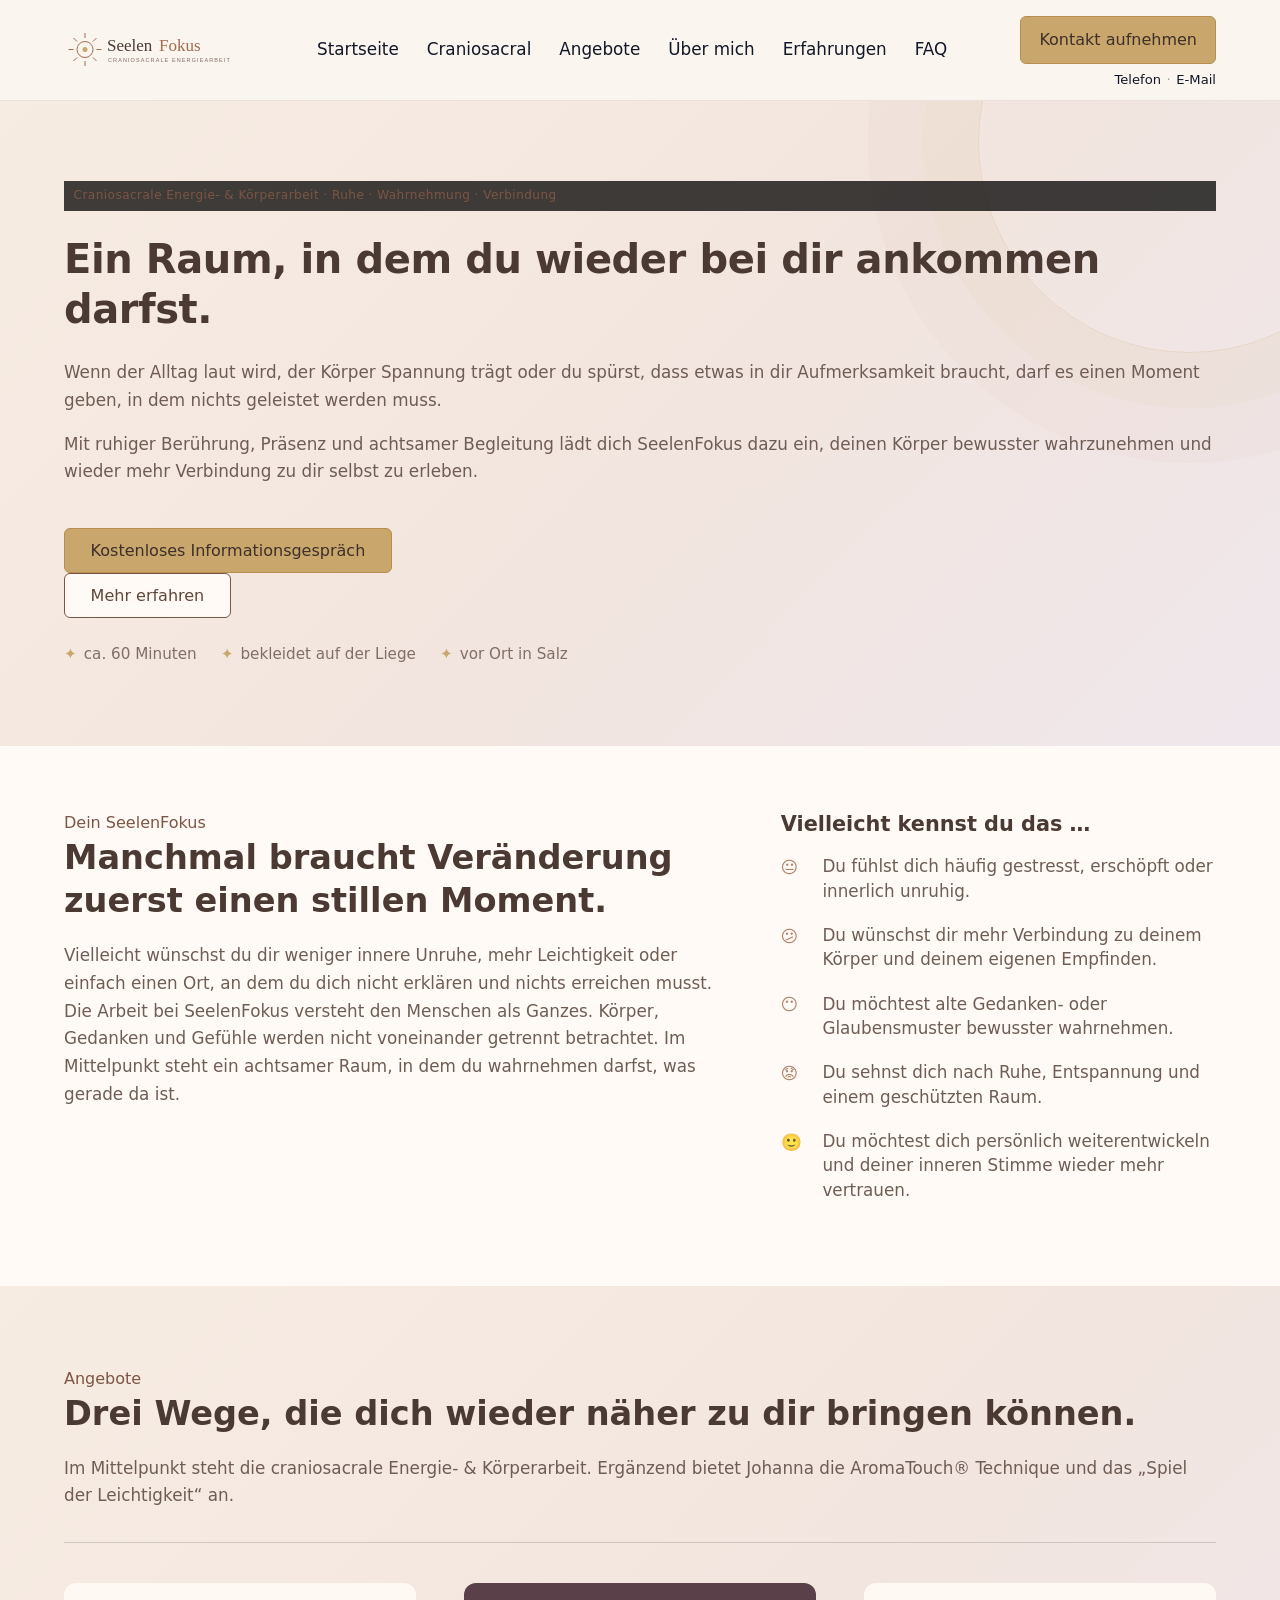
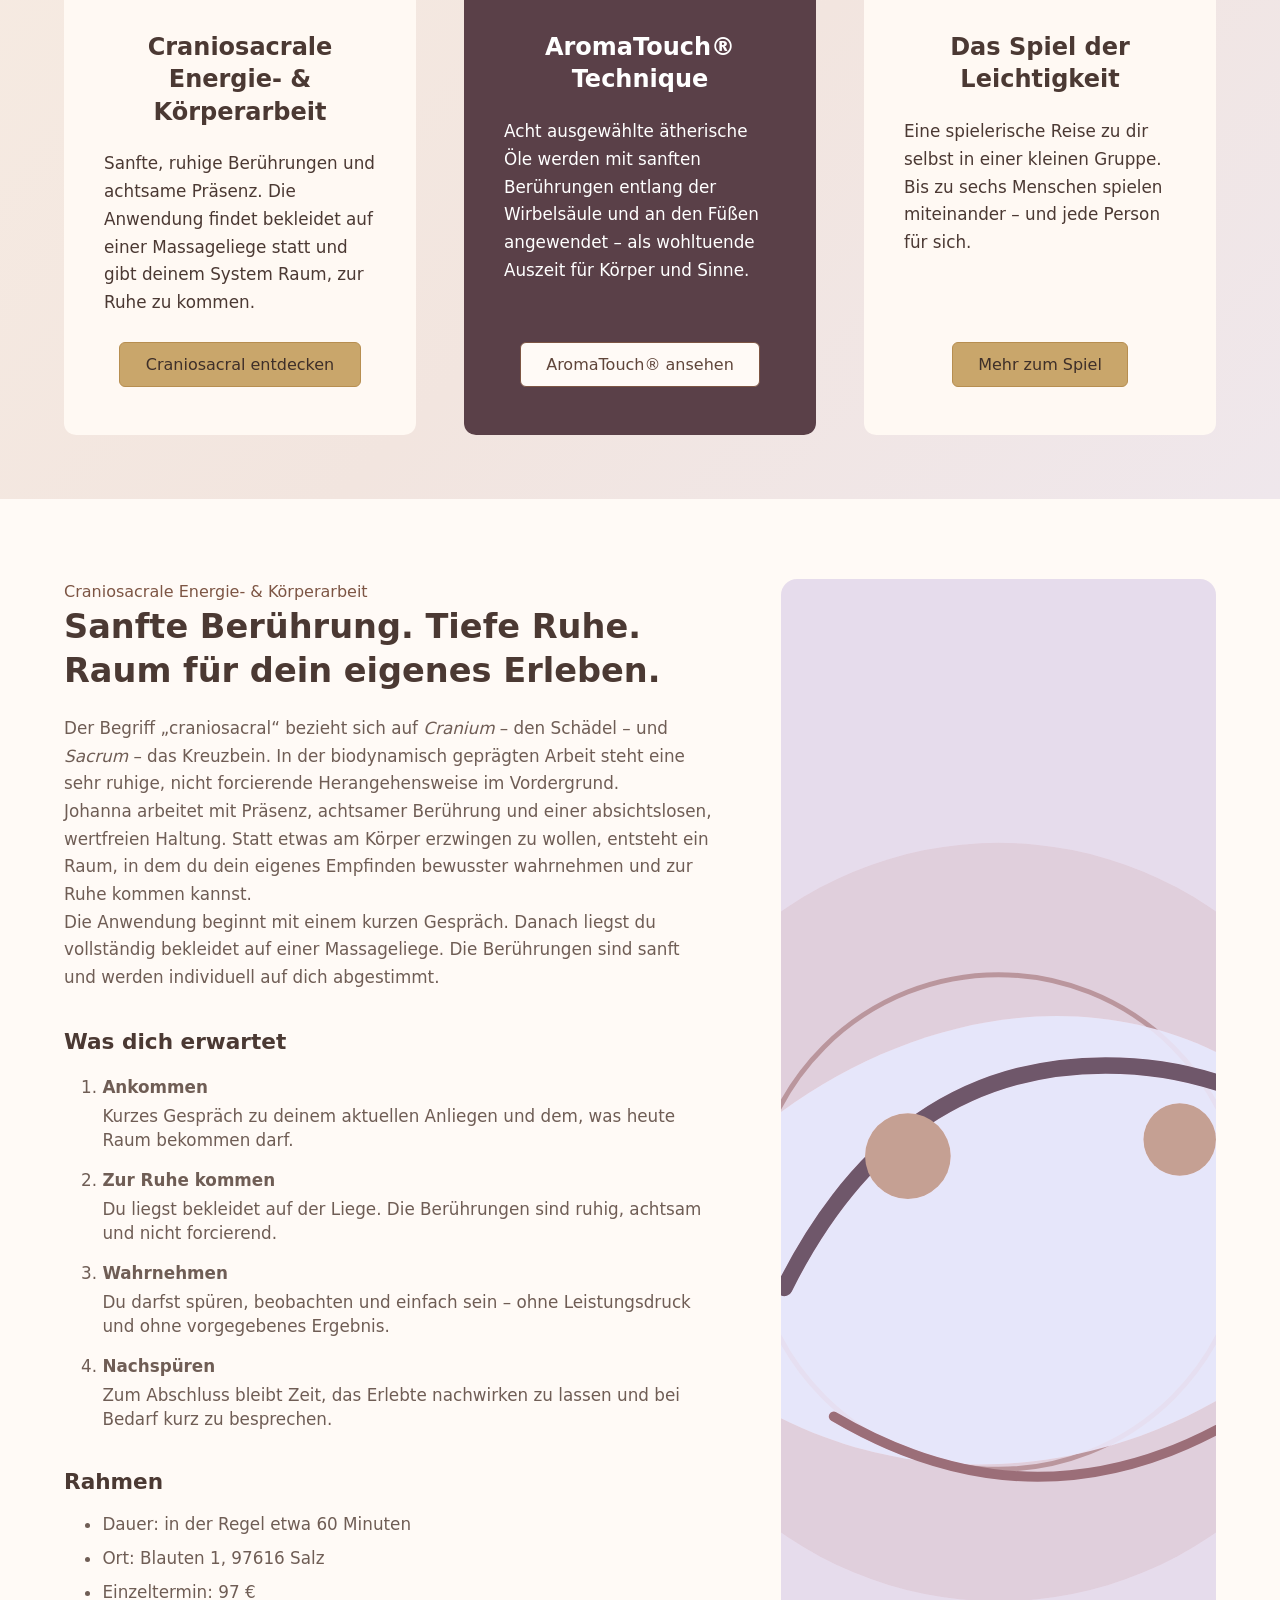
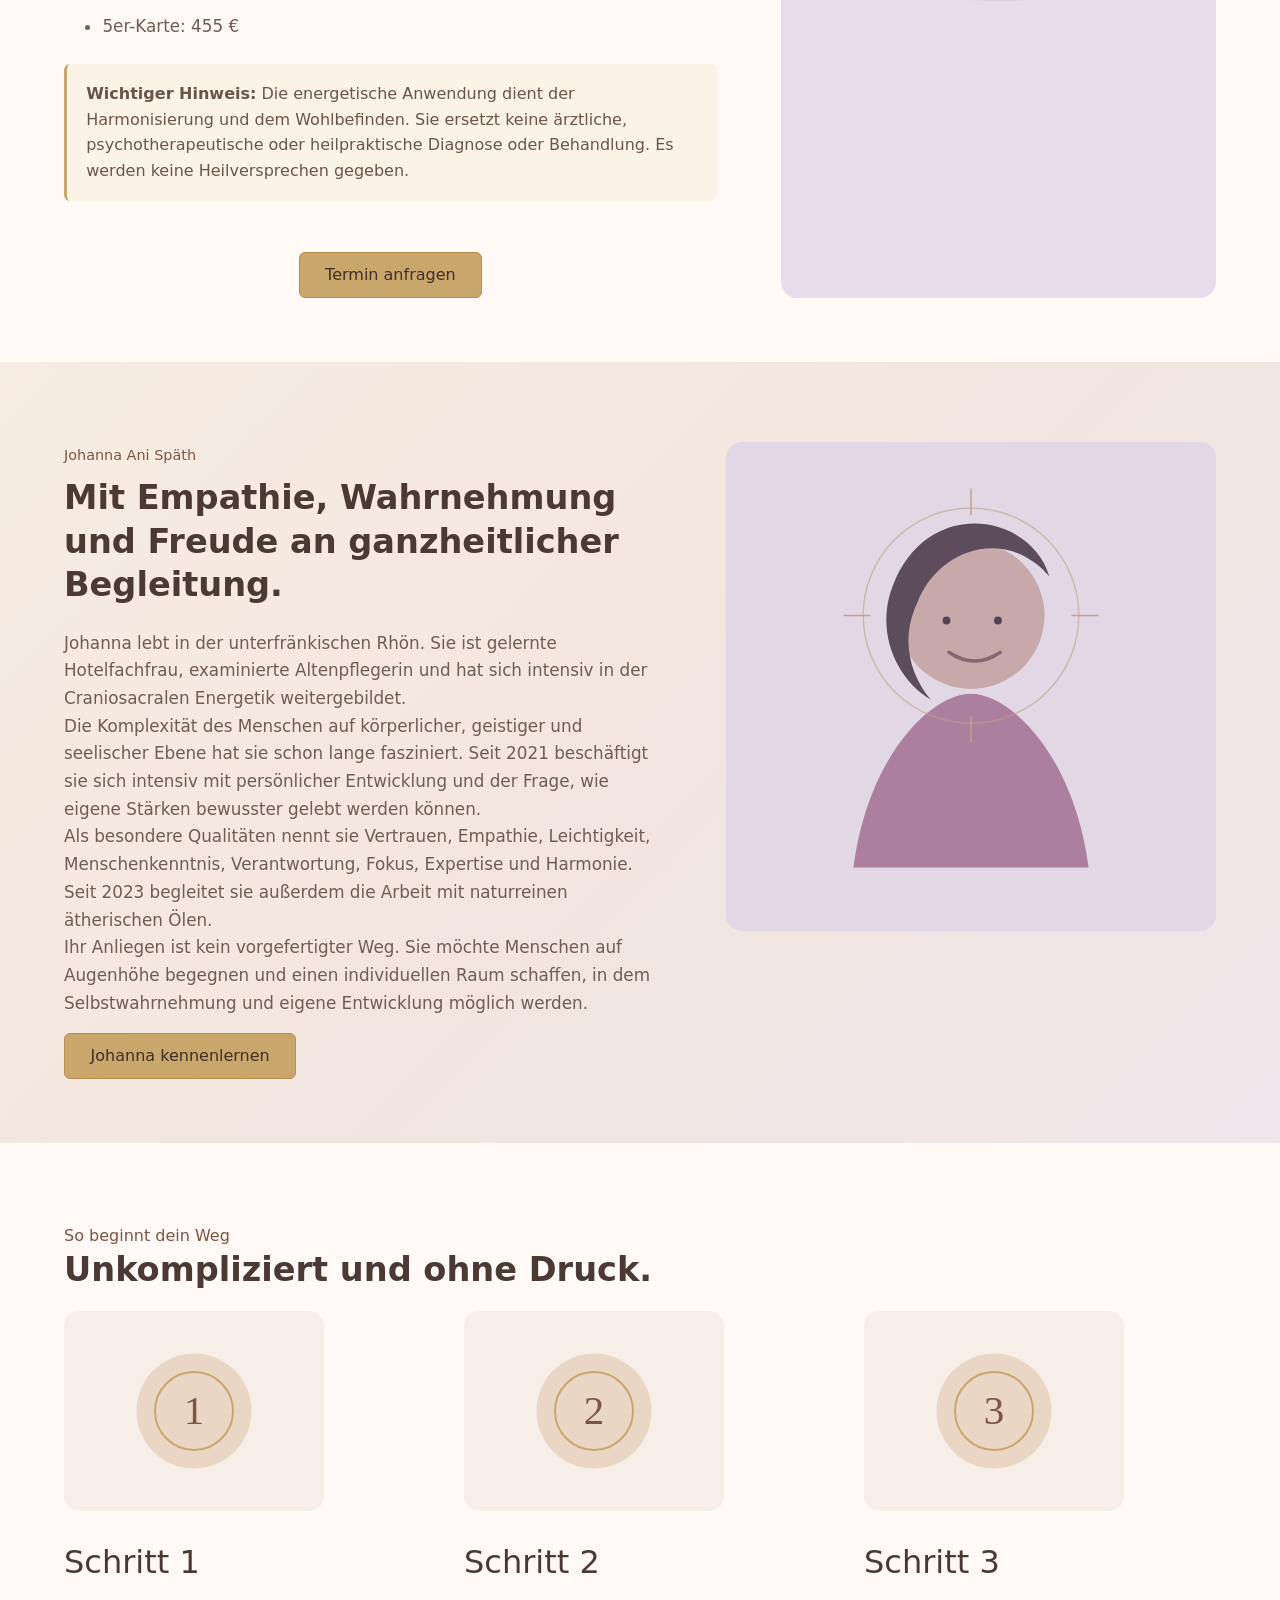
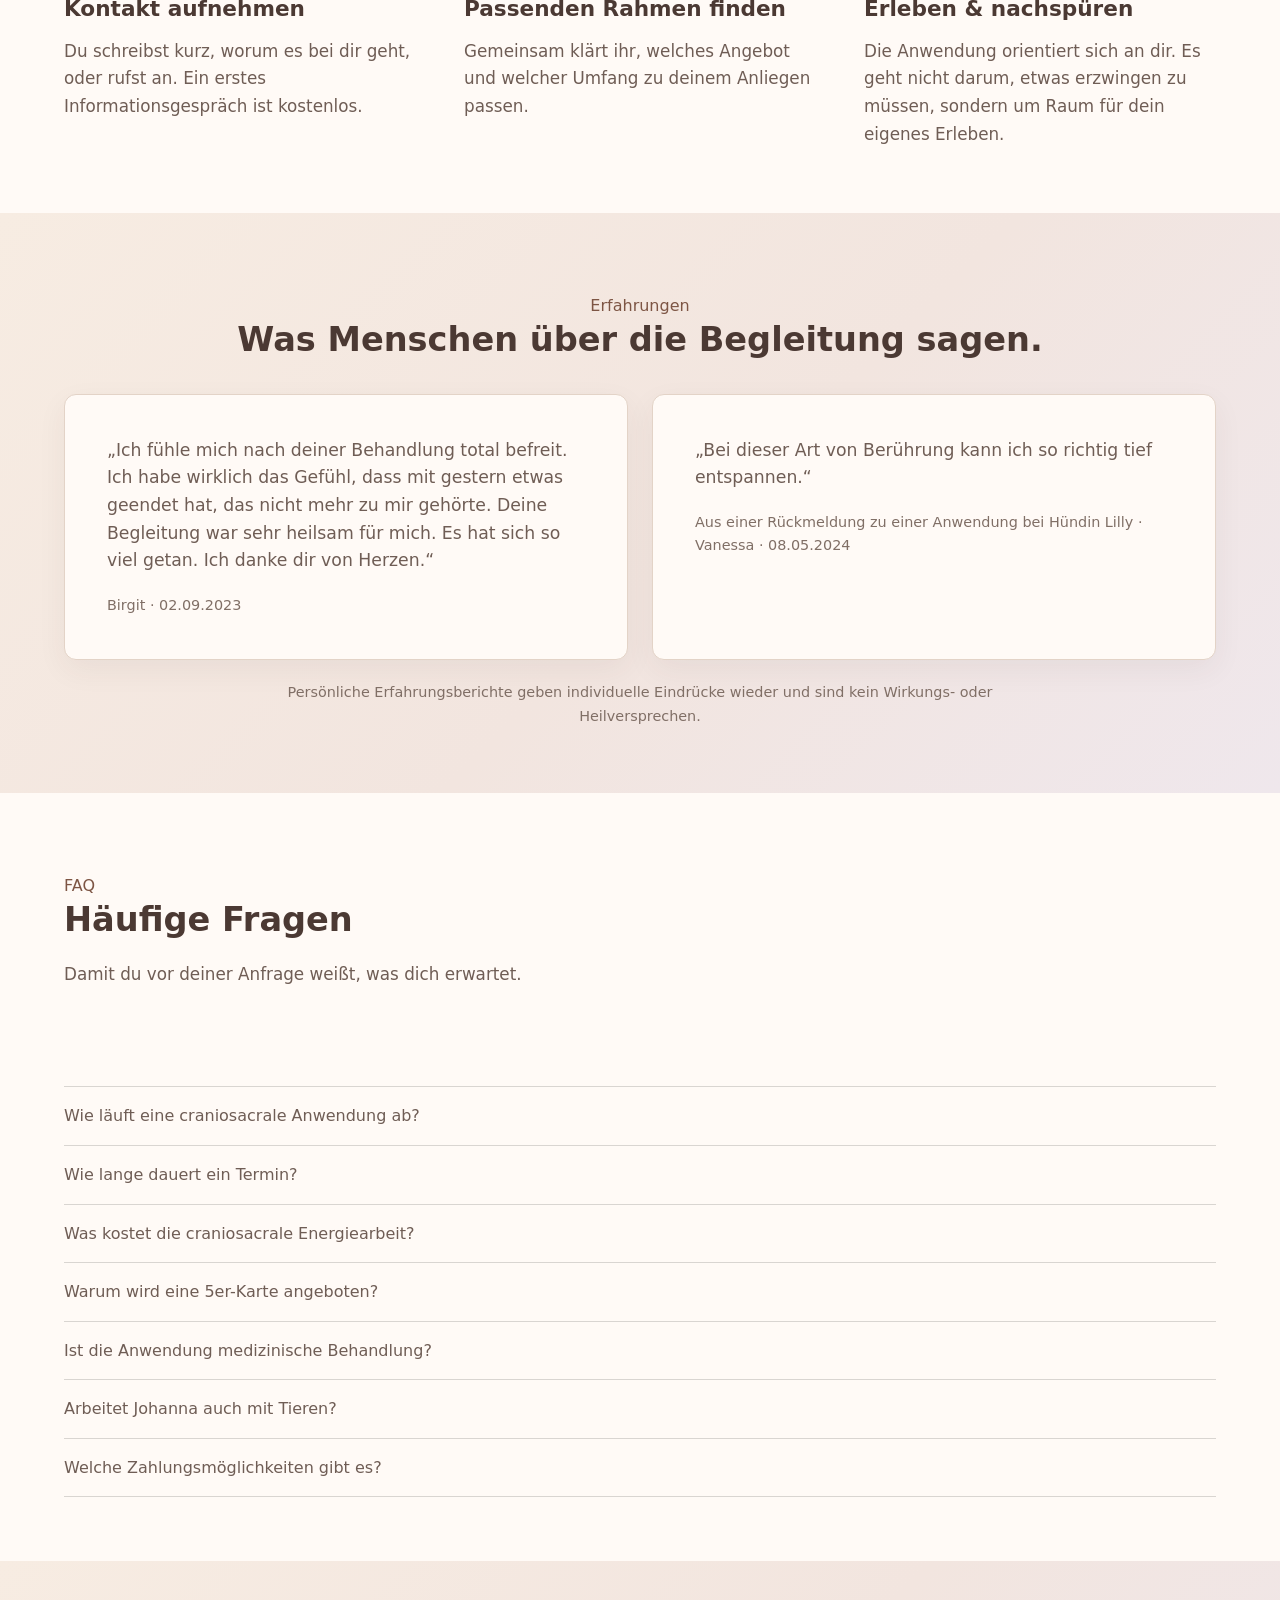
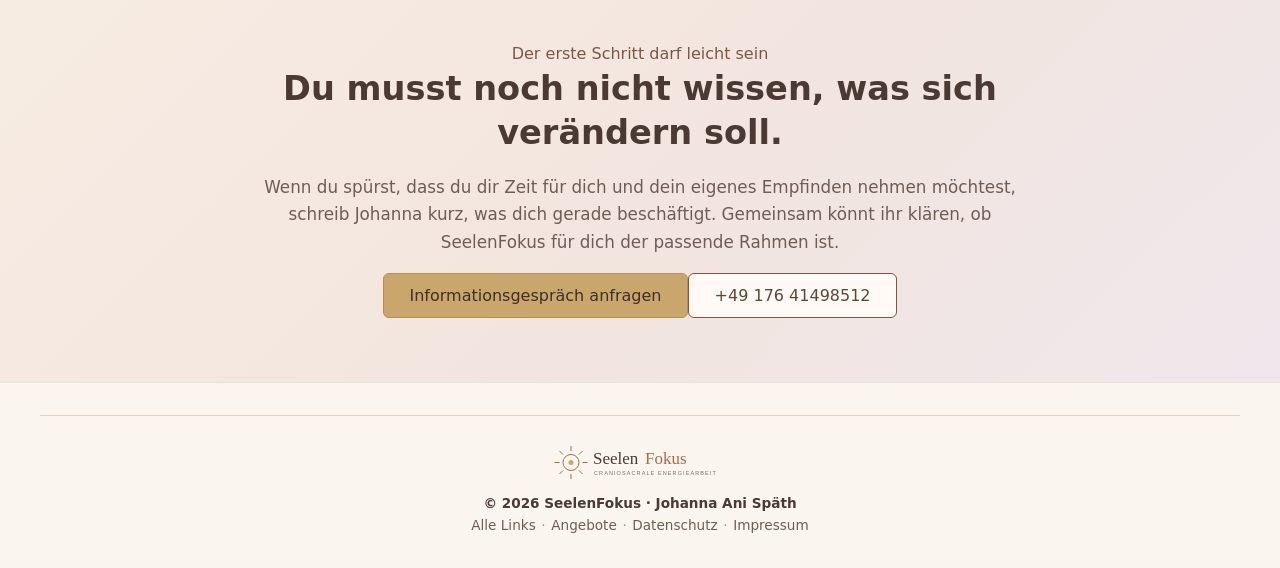
==== index.html @ 60ecb7cf "initial commit" ====
<!DOCTYPE html><html lang="de"><head><link rel="canonical" href="https://www.seelenfokus.com/"><link rel="icon" href="/favicon.ico" type="image/x-icon"><link rel="icon" type="image/png" sizes="32x32" href="/favicon-32x32.png"><link rel="icon" type="image/png" sizes="16x16" href="/favicon-16x16.png"><meta charset="UTF-8"><meta name="viewport" content="width=device-width, initial-scale=1.0"><title>Craniosacrale Energiearbeit in der Rhön | SeelenFokus</title><meta name="description" content="Sanfte craniosacrale Energie- & Körperarbeit mit Johanna Ani Späth in Salz bei Bad Neustadt. Raum für Ruhe, Wahrnehmung und innere Balance."><meta property="og:type" content="website"><meta property="og:title" content="Craniosacrale Energiearbeit in der Rhön | SeelenFokus"><meta property="og:description" content="Sanfte craniosacrale Energie- & Körperarbeit mit Johanna Ani Späth in Salz bei Bad Neustadt. Raum für Ruhe, Wahrnehmung und innere Balance."><meta property="og:url" content="https://www.seelenfokus.com/"><meta name="twitter:card" content="summary"><link rel="preload" href="/css/style.css" as="style"><link rel="stylesheet" href="/css/style.css"></head><body>
<script type="application/ld+json">{"@context":"https://schema.org","@type":"ProfessionalService","name":"SeelenFokus","url":"https://www.seelenfokus.com/","email":"seelenfokus@web.de","telephone":"+4917641498512","address":{"@type":"PostalAddress","streetAddress":"Blauten 1","postalCode":"97616","addressLocality":"Salz","addressCountry":"DE"}}</script><header class="site-header"><div class="container nav"><a href="/" class="nav-logo" aria-label="SeelenFokus Startseite"><img src="/assets/images/logo.svg" alt="SeelenFokus" width="180" height="45"></a><nav class="nav-menu" aria-label="Hauptnavigation"><ul class="nav-list"><li><a href="/">Startseite</a></li><li><a href="/#craniosacral">Craniosacral</a></li><li><a href="/#angebote">Angebote</a></li><li><a href="/#ueber-mich">Über mich</a></li><li><a href="/#erfahrungen">Erfahrungen</a></li><li><a href="/#faq">FAQ</a></li></ul></nav><div class="nav-cta"><a href="mailto:seelenfokus@web.de" class="nav-button">Kontakt aufnehmen</a><div class="nav-cta-alt"><a href="tel:+4917641498512">Telefon</a><span class="footer-sep">·</span><a href="mailto:seelenfokus@web.de">E-Mail</a></div></div><button class="nav-toggle" aria-label="Menü öffnen">☰</button></div></header>
<header class="section section--accent hero-text-only" id="hero"><div class="container hero-content"><span class="hero-badge">Craniosacrale Energie- & Körperarbeit · Ruhe · Wahrnehmung · Verbindung</span><h1>Ein Raum, in dem du wieder bei dir ankommen darfst.</h1><p>Wenn der Alltag laut wird, der Körper Spannung trägt oder du spürst, dass etwas in dir Aufmerksamkeit braucht, darf es einen Moment geben, in dem nichts geleistet werden muss.</p><p>Mit ruhiger Berührung, Präsenz und achtsamer Begleitung lädt dich SeelenFokus dazu ein, deinen Körper bewusster wahrzunehmen und wieder mehr Verbindung zu dir selbst zu erleben.</p><div class="hero-cta-wrap"><a href="mailto:seelenfokus@web.de?subject=Kostenloses%20Informationsgespräch" class="cta-button cta-primary">Kostenloses Informationsgespräch</a><a href="/#craniosacral" class="cta-button cta-secondary">Mehr erfahren</a></div><div class="trust-line"><span>ca. 60 Minuten</span><span>bekleidet auf der Liege</span><span>vor Ort in Salz</span></div></div></header>
<main>
<section class="section section--white"><div class="container target-group"><div class="text-block"><span class="eyebrow">Dein SeelenFokus</span><h2>Manchmal braucht Veränderung zuerst einen stillen Moment.</h2><p>Vielleicht wünschst du dir weniger innere Unruhe, mehr Leichtigkeit oder einfach einen Ort, an dem du dich nicht erklären und nichts erreichen musst.</p><p>Die Arbeit bei SeelenFokus versteht den Menschen als Ganzes. Körper, Gedanken und Gefühle werden nicht voneinander getrennt betrachtet. Im Mittelpunkt steht ein achtsamer Raum, in dem du wahrnehmen darfst, was gerade da ist.</p></div><div class="target-list"><h3>Vielleicht kennst du das …</h3><ul class="recognition-list"><li>Du fühlst dich häufig gestresst, erschöpft oder innerlich unruhig.</li><li>Du wünschst dir mehr Verbindung zu deinem Körper und deinem eigenen Empfinden.</li><li>Du möchtest alte Gedanken- oder Glaubensmuster bewusster wahrnehmen.</li><li>Du sehnst dich nach Ruhe, Entspannung und einem geschützten Raum.</li><li>Du möchtest dich persönlich weiterentwickeln und deiner inneren Stimme wieder mehr vertrauen.</li></ul></div></div></section>
<section class="section section--accent" id="angebote"><div class="container offers"><span class="eyebrow">Angebote</span><h2>Drei Wege, die dich wieder näher zu dir bringen können.</h2><div class="offers-intro"><p>Im Mittelpunkt steht die craniosacrale Energie- & Körperarbeit. Ergänzend bietet Johanna die AromaTouch® Technique und das „Spiel der Leichtigkeit“ an.</p></div><hr class="offers-divider"><div class="offers-grid offers-grid--3"><div class="offer-card offer-card--light"><h3>Craniosacrale Energie- & Körperarbeit</h3><p>Sanfte, ruhige Berührungen und achtsame Präsenz. Die Anwendung findet bekleidet auf einer Massageliege statt und gibt deinem System Raum, zur Ruhe zu kommen.</p><div class="offer-button-wrap"><a href="#craniosacral" class="cta-button cta-primary">Craniosacral entdecken</a></div></div><div class="offer-card offer-card--dark"><h3>AromaTouch® Technique</h3><p>Acht ausgewählte ätherische Öle werden mit sanften Berührungen entlang der Wirbelsäule und an den Füßen angewendet – als wohltuende Auszeit für Körper und Sinne.</p><div class="offer-button-wrap"><a href="/zusammenarbeit/#aromatouch" class="cta-button cta-secondary">AromaTouch® ansehen</a></div></div><div class="offer-card offer-card--light"><h3>Das Spiel der Leichtigkeit</h3><p>Eine spielerische Reise zu dir selbst in einer kleinen Gruppe. Bis zu sechs Menschen spielen miteinander – und jede Person für sich.</p><div class="offer-button-wrap"><a href="/zusammenarbeit/#spiel" class="cta-button cta-primary">Mehr zum Spiel</a></div></div></div></div></section>
<section class="section section--white" id="craniosacral"><div class="container offer-detail"><div class="offer-detail-grid"><div class="offer-detail-text"><span class="eyebrow">Craniosacrale Energie- & Körperarbeit</span><h2>Sanfte Berührung. Tiefe Ruhe. Raum für dein eigenes Erleben.</h2><p>Der Begriff „craniosacral“ bezieht sich auf <em>Cranium</em> – den Schädel – und <em>Sacrum</em> – das Kreuzbein. In der biodynamisch geprägten Arbeit steht eine sehr ruhige, nicht forcierende Herangehensweise im Vordergrund.</p><p>Johanna arbeitet mit Präsenz, achtsamer Berührung und einer absichtslosen, wertfreien Haltung. Statt etwas am Körper erzwingen zu wollen, entsteht ein Raum, in dem du dein eigenes Empfinden bewusster wahrnehmen und zur Ruhe kommen kannst.</p><p>Die Anwendung beginnt mit einem kurzen Gespräch. Danach liegst du vollständig bekleidet auf einer Massageliege. Die Berührungen sind sanft und werden individuell auf dich abgestimmt.</p><h3>Was dich erwartet</h3><ol class="offer-steps"><li><strong>Ankommen</strong><br>Kurzes Gespräch zu deinem aktuellen Anliegen und dem, was heute Raum bekommen darf.</li><li><strong>Zur Ruhe kommen</strong><br>Du liegst bekleidet auf der Liege. Die Berührungen sind ruhig, achtsam und nicht forcierend.</li><li><strong>Wahrnehmen</strong><br>Du darfst spüren, beobachten und einfach sein – ohne Leistungsdruck und ohne vorgegebenes Ergebnis.</li><li><strong>Nachspüren</strong><br>Zum Abschluss bleibt Zeit, das Erlebte nachwirken zu lassen und bei Bedarf kurz zu besprechen.</li></ol><h3>Rahmen</h3><ul class="offer-meta"><li>Dauer: in der Regel etwa 60 Minuten</li><li>Ort: Blauten 1, 97616 Salz</li><li>Einzeltermin: 97 €</li><li>5er-Karte: 455 €</li></ul><div class="notice"><strong>Wichtiger Hinweis:</strong> Die energetische Anwendung dient der Harmonisierung und dem Wohlbefinden. Sie ersetzt keine ärztliche, psychotherapeutische oder heilpraktische Diagnose oder Behandlung. Es werden keine Heilversprechen gegeben.</div><div class="offer-button-wrap"><a href="mailto:seelenfokus@web.de?subject=Anfrage%20Craniosacrale%20Energiearbeit" class="cta-button cta-primary">Termin anfragen</a></div></div><div class="offer-detail-image offer-detail-image--personal"><img src="/assets/images/service-1.svg" width="1200" height="800" loading="lazy" alt="Abstrakte Darstellung ruhiger craniosacraler Körperarbeit"></div></div></div></section>
<section class="section section--accent" id="ueber-mich"><div class="container about"><div class="about-grid"><div class="about-text"><span class="about-eyebrow">Johanna Ani Späth</span><h2>Mit Empathie, Wahrnehmung und Freude an ganzheitlicher Begleitung.</h2><p>Johanna lebt in der unterfränkischen Rhön. Sie ist gelernte Hotelfachfrau, examinierte Altenpflegerin und hat sich intensiv in der Craniosacralen Energetik weitergebildet.</p><p>Die Komplexität des Menschen auf körperlicher, geistiger und seelischer Ebene hat sie schon lange fasziniert. Seit 2021 beschäftigt sie sich intensiv mit persönlicher Entwicklung und der Frage, wie eigene Stärken bewusster gelebt werden können.</p><p>Als besondere Qualitäten nennt sie Vertrauen, Empathie, Leichtigkeit, Menschenkenntnis, Verantwortung, Fokus, Expertise und Harmonie. Seit 2023 begleitet sie außerdem die Arbeit mit naturreinen ätherischen Ölen.</p><p>Ihr Anliegen ist kein vorgefertigter Weg. Sie möchte Menschen auf Augenhöhe begegnen und einen individuellen Raum schaffen, in dem Selbstwahrnehmung und eigene Entwicklung möglich werden.</p><div class="about-cta"><a href="mailto:seelenfokus@web.de?subject=Kennenlernen" class="cta-button cta-primary">Johanna kennenlernen</a></div></div><div class="about-image"><img src="/assets/images/about.svg" alt="Stilisierte warme Illustration für Johanna Ani Späth" loading="lazy"></div></div></div></section>
<section class="section section--white" id="zusammenarbeit"><div class="container"><span class="eyebrow">So beginnt dein Weg</span><h2>Unkompliziert und ohne Druck.</h2><div class="process-grid"><div class="process-step"><img src="/assets/images/step-1.svg" width="260" height="200" alt="Schritt 1" loading="lazy"><span class="process-label">Schritt 1</span><h3>Kontakt aufnehmen</h3><p>Du schreibst kurz, worum es bei dir geht, oder rufst an. Ein erstes Informationsgespräch ist kostenlos.</p></div><div class="process-step"><img src="/assets/images/step-2.svg" width="260" height="200" alt="Schritt 2" loading="lazy"><span class="process-label">Schritt 2</span><h3>Passenden Rahmen finden</h3><p>Gemeinsam klärt ihr, welches Angebot und welcher Umfang zu deinem Anliegen passen.</p></div><div class="process-step"><img src="/assets/images/step-3.svg" width="260" height="200" alt="Schritt 3" loading="lazy"><span class="process-label">Schritt 3</span><h3>Erleben & nachspüren</h3><p>Die Anwendung orientiert sich an dir. Es geht nicht darum, etwas erzwingen zu müssen, sondern um Raum für dein eigenes Erleben.</p></div></div></div></section>
<section class="section section--accent" id="erfahrungen"><div class="container testimonials"><span class="eyebrow">Erfahrungen</span><h2>Was Menschen über die Begleitung sagen.</h2><div class="testimonial-grid"><blockquote>„Ich fühle mich nach deiner Behandlung total befreit. Ich habe wirklich das Gefühl, dass mit gestern etwas geendet hat, das nicht mehr zu mir gehörte. Deine Begleitung war sehr heilsam für mich. Es hat sich so viel getan. Ich danke dir von Herzen.“<cite>Birgit · 02.09.2023</cite></blockquote><blockquote>„Bei dieser Art von Berührung kann ich so richtig tief entspannen.“<cite>Aus einer Rückmeldung zu einer Anwendung bei Hündin Lilly · Vanessa · 08.05.2024</cite></blockquote></div><p class="testimonial-note">Persönliche Erfahrungsberichte geben individuelle Eindrücke wieder und sind kein Wirkungs- oder Heilversprechen.</p></div></section>
<section class="section section--white" id="faq"><div class="container faq"><div class="faq-title"><span class="eyebrow">FAQ</span><h2>Häufige Fragen</h2><div class="faq-intro"><p>Damit du vor deiner Anfrage weißt, was dich erwartet.</p></div></div><div class="faq-list"><details><summary>Wie läuft eine craniosacrale Anwendung ab?</summary><p>Nach einem kurzen Gespräch findet die Anwendung bekleidet auf einer Massageliege statt. Johanna arbeitet mit ruhigen, sanften Berührungen und achtsamer Präsenz.</p></details><details><summary>Wie lange dauert ein Termin?</summary><p>Eine Anwendung dauert in der Regel etwa eine Stunde.</p></details><details><summary>Was kostet die craniosacrale Energiearbeit?</summary><p>Ein Einzeltermin kostet 97 €. Eine 5er-Karte kostet 455 €. Welcher Rahmen sinnvoll ist, kann im kostenlosen Informationsgespräch besprochen werden.</p></details><details><summary>Warum wird eine 5er-Karte angeboten?</summary><p>Johanna versteht ihre Arbeit als Prozess, der Raum und Zeit bekommen darf. Mehrere Termine können deshalb passend sein, wenn du ein Thema über einen längeren Zeitraum begleiten möchtest.</p></details><details><summary>Ist die Anwendung medizinische Behandlung?</summary><p>Nein. Die energetische Anwendung dient dem Wohlbefinden und der Harmonisierung. Sie ersetzt keine ärztliche, psychotherapeutische oder heilpraktische Diagnose oder Behandlung und beinhaltet keine Heilversprechen.</p></details><details><summary>Arbeitet Johanna auch mit Tieren?</summary><p>Ja. Auf der bisherigen SeelenFokus-Seite wird ausdrücklich beschrieben, dass Johanna auch Tiere achtsam begleitet. Details sollten vorab individuell besprochen werden.</p></details><details><summary>Welche Zahlungsmöglichkeiten gibt es?</summary><p>Barzahlung, PayPal oder Überweisung sind möglich. Barzahlung wird bevorzugt.</p></details></div></div></section>
<section class="section section--accent sacred-cta"><div class="container text-block"><span class="eyebrow">Der erste Schritt darf leicht sein</span><h2>Du musst noch nicht wissen, was sich verändern soll.</h2><p>Wenn du spürst, dass du dir Zeit für dich und dein eigenes Empfinden nehmen möchtest, schreib Johanna kurz, was dich gerade beschäftigt. Gemeinsam könnt ihr klären, ob SeelenFokus für dich der passende Rahmen ist.</p><div class="about-cta"><a href="mailto:seelenfokus@web.de?subject=Kostenloses%20Informationsgespräch" class="cta-button cta-primary">Informationsgespräch anfragen</a><a href="tel:+4917641498512" class="cta-button cta-secondary">+49 176 41498512</a></div></div></section>
</main><footer class="section footer section--white"><div class="container footer-inner"><a class="footer-logo" href="/" aria-label="Startseite"><img src="/assets/images/logo.svg" width="180" height="45" alt="SeelenFokus"></a><div class="footer-text"><div class="footer-name">© 2026 SeelenFokus · Johanna Ani Späth</div><div class="footer-links"><a href="/start/">Alle Links</a><span class="footer-sep">·</span><a href="/zusammenarbeit/">Angebote</a><span class="footer-sep">·</span><a href="/datenschutz/">Datenschutz</a><span class="footer-sep">·</span><a href="/impressum/">Impressum</a></div></div></div></footer><script>const nav=document.querySelector('.nav');const toggle=document.querySelector('.nav-toggle');const navLinks=document.querySelectorAll('.nav-list a');if(toggle)toggle.addEventListener('click',()=>nav.classList.toggle('open'));navLinks.forEach(link=>link.addEventListener('click',()=>nav.classList.remove('open')));</script></body></html>
---- css/style.css ----
/* ==========================================================
   Website Template – Refactored Stylesheet
   Desktop first → Tablet → Mobile
   (HTML bleibt unverändert)
   ========================================================== */

/* =========================
   1) VARIABLES
   ========================= */
:root {
  /* HIER FARBEN ANPASSEN */
  --primary: #6366f1;            /* Hauptfarbe: Buttons, Links, Akzente */
  --text: #111827;               /* Überschriften */
  --body: #4b5563;               /* Fließtext */
  --header-bg: #f8fafc;          /* Header Hintergrund */

  --card-light: #eef2ff;         /* helle Angebotskarte */
  --card-dark: #312e81;          /* dunkle Angebotskarte */

  --btn-primary-bg: #c7d2fe;
  --btn-primary-bg-hover: #a5b4fc;
  --btn-secondary-bg: #ffffff;
  --btn-secondary-border: #111827;

  --radius-sm: 6px;
  --radius-md: 12px;
  --radius-lg: 16px;

  --max-width: 1200px;
  --text-width: 1200px;
  --header-height: 72px;
}

/* =========================
   2) RESET / BASE
   ========================= */
* { box-sizing: border-box; margin: 0; padding: 0; }

html {
  scroll-behavior: smooth;
}

body {
  font-family: system-ui, -apple-system, BlinkMacSystemFont, "Segoe UI",
    Roboto, Helvetica, Arial, sans-serif;
  color: var(--body);
  background: #ffffff;
  line-height: 1.6;
}

/* Anchor targets should not hide under sticky header */
section[id] { scroll-margin-top: calc(var(--header-height) + 18px); }

img { max-width: 100%; height: auto; display: block; }

/* =========================
   3) LAYOUT HELPERS
   ========================= */
.section {
  width: 100%;
  padding: 4rem 1.5rem;
}

.section + .section {
  padding-top: 5rem;
}

.section--accent {
  background: linear-gradient(135deg, rgba(99,102,241,0.10), rgba(255,255,255,1));
}

.section--white {
  background: #ffffff;
}

.container {
  max-width: var(--max-width);
  margin: 0 auto;
  padding: 0 1.5rem;
}

.text-block {
  max-width: var(--text-width);
  margin-left: auto;
  margin-right: auto;
}

/* =========================
   4) TYPOGRAPHY
   ========================= */
h1 {
  font-size: 3.1rem;
  line-height: 1.2;
  margin-bottom: 1.6rem;
  color: var(--text);
  letter-spacing: -0.01em;
}

h2 {
  font-size: 2.1rem;
  line-height: 1.3;
  margin-bottom: 1.2rem;
  color: var(--text);
}

h3 {
  font-size: 1.35rem;
  line-height: 1.35;
  margin-bottom: 0.6rem;
  color: var(--text);
  font-weight: 600;
}

p, li {
  font-size: 1.05rem;
  line-height: 1.65;
  color: var(--body);
}

/* =========================
   5) LINKS
   ========================= */
a {
  color: var(--primary);
  text-decoration: none;
}

a:hover { text-decoration: underline; }

/* =========================
   6) BUTTONS (GLOBAL)
   ========================= */
.cta-button {
  display: inline-flex;            /* fixes vertical/horizontal centering */
  align-items: center;
  justify-content: center;
  text-align: center;

  padding: 0.75rem 1.6rem;
  border-radius: var(--radius-sm);
  font-weight: 500;
  text-decoration: none;
  line-height: 1.2;
  white-space: normal;             /* allow wrap when needed */
}

.cta-primary {
  background: var(--btn-primary-bg);
  color: #1f1f1f;
  border: 1px solid #6fbfa6;
}

.cta-primary:hover {
  background: var(--btn-primary-bg-hover);
  text-decoration: none;
}

.cta-secondary {
  background: var(--btn-secondary-bg);
  color: #1f1f1f;
  border: 1px solid var(--btn-secondary-border);
}

.cta-secondary:hover {
  background: #f7f7f7;
  text-decoration: none;
}

/* =========================
   7) HEADER / NAVIGATION
   ========================= */
.site-header {
  position: sticky;
  top: 0;
  z-index: 100;
  background: var(--header-bg);
  border-bottom: 1px solid rgba(0,0,0,0.05);
}

.nav {
  display: flex;
  align-items: center;
  justify-content: space-between;
  min-height: var(--header-height);
  padding-top: 0.6rem;
  padding-bottom: 0.6rem;
}

.nav-logo img { height: 36px; }

.nav-menu { display: block; }

.nav-list {
  display: flex;
  gap: 28px;
  list-style: none;
}

.nav-list a {
  color: #111827;
  font-weight: 500;
}

.nav-button {
  display: inline-flex;
  align-items: center;
  justify-content: center;
  padding: 10px 18px;
  border: 1px solid #111827;
  border-radius: 6px;
  font-weight: 500;
  color: #111827;
  background: transparent;
  text-decoration: none;
}

.nav-button:hover {
  background: #111827;
  color: #ffffff;
  text-decoration: none;
}

.nav-cta {
  display: flex;
  flex-direction: column;
  align-items: flex-end;
  margin-top: 0.4rem;
  gap: 0.35rem;
}

.nav-cta-alt {
  font-size: 0.82rem;
  color: var(--body);
}

.nav-cta-alt a {
  color: #111827;
  text-decoration: none;
}

.nav-cta-alt a:hover { text-decoration: underline; }

.nav-toggle {
  display: none;
  background: none;
  border: none;
  font-size: 1.6rem;
  cursor: pointer;
  color: #111827;
}

/* =========================
   8) HERO (TEXT ONLY)
   ========================= */
.hero-text-only {
  padding-top: 5rem;
  padding-bottom: 5rem;
}

.hero-text-only .hero-content {
  max-width: var(--text-width);
  display: flex;
  flex-direction: column;
}

.hero-badge {
  display: block;
  width: 100%;
  background: rgba(0, 0, 0, 0.75);
  color: #ffffff;
  font-size: 0.75rem;
  letter-spacing: 0.04em;
  padding: 0.35rem 0.6rem;
  margin-bottom: 1.4rem;
}

.hero-text-only h1 {
  font-size: 2.5rem;
  line-height: 1.25;
}

.hero-text-only p { max-width: 100%; }

.hero-cta-wrap {
  margin-top: auto;
  padding-top: 1.6rem;
  display: flex;
  flex-direction: column;   
  align-items: flex-start;

}


.cta-alt {
  display: block;
  width: 100%;
  text-align: left;
  margin-top: 0.6rem;
  font-size: 0.9rem;
  color: var(--body);
  padding-left: 2rem;    
  width: auto;
}

.cta-alt a { color: var(--primary); font-weight: 500; }

/* =========================
   9) TARGET GROUP
   ========================= */
.target-group {
  display: grid;
  grid-template-columns: 1.2fr 0.8fr;
  gap: 4rem;
  align-items: start;
}

.target-list h3 {
  font-size: 1.3rem;
  margin-bottom: 1rem;
}

.recognition-list {
  list-style: none;
  padding: 0;
  margin: 0;
}

.recognition-list li {
  position: relative;
  padding-left: 2.6rem;
  margin-bottom: 1.25rem;
  color: #6f5d55;
  line-height: 1.45;
}

.recognition-list li::before {
  position: absolute;
  left: 0;
  top: 0.05rem;
  font-size: 1.05rem;
  opacity: 0.85;
  color: var(--primary);
}

.recognition-list li:nth-child(1)::before { content: "😐"; }
.recognition-list li:nth-child(2)::before { content: "😕"; }
.recognition-list li:nth-child(3)::before { content: "😶"; }
.recognition-list li:nth-child(4)::before { content: "😟"; }
.recognition-list li:nth-child(5)::before { content: "🙂"; }

/* =========================
   10) OFFERS (COACHING-BOXEN)
   ========================= */
.offers-title {
  text-align: center;
  margin-bottom: 1.25rem;
}

.offers-intro {
  max-width: var(--text-width);
  margin: 0 auto;
  text-align: left;
}

.offers-intro p {
  max-width: 100%;
  margin-bottom: 0.9rem;
}

.offers-divider {
  border: 0;
  height: 1px;
  width: 100%;
  margin: 2rem 0 2.5rem 0;
  background: rgba(47, 47, 47, 0.18);
}

.offers-grid {
  display: grid;
  grid-template-columns: 1fr 1fr;
  gap: 3rem;
  align-items: stretch;
}

.offer-card {
  padding: 3rem 2.5rem;
  border-radius: var(--radius-md);
  text-align: center;
  display: flex;
  flex-direction: column;
}

.offer-button-wrap {
  margin-top: auto;
  padding-top: 1.6rem;
  display: flex;
  flex-direction: column;
  align-items: center;
  gap: 0.6rem;
}



.offer-card h3 {
  font-size: 1.5rem;
  margin-bottom: 1.4rem;
}

.offer-card p { text-align: left; }


.offer-card--light {
  background: var(--card-light);
}

.offer-card--light h3,
.offer-card--light p {
  color: var(--text);
}

.offer-card--dark {
  background: var(--card-dark);
}

.offer-card--dark h3,
.offer-card--dark p {
  color: #ffffff;
}

/* =========================
   11) OFFER DETAILS (ZIELKLÄRUNG)
   ========================= */
.offer-detail-grid {
  display: grid;
  grid-template-columns: 3fr 2fr; /* 60% Text – 40% Bild */
  gap: 4rem;
  align-items: stretch;
}

/* Umgekehrte Reihenfolge */
.offer-detail-grid--reverse {
  grid-template-columns: 2fr 3fr; /* 40% Bild – 60% Text */
}

.offer-detail-text h2 { margin-bottom: 1.4rem; }

.offer-detail-text h3 {
  margin-top: 2.2rem;
  margin-bottom: 1rem;
}

.offer-steps {
  margin-top: 1.2rem;
  margin-left: 1.2rem;
  padding-left: 1.2rem;
  margin-bottom: 2rem;
}

.offer-steps li {
  margin-bottom: 1rem;
  line-height: 1.45;
}

.offer-steps li strong {
  display: inline-block;
  font-weight: 600;
  margin-bottom: 0.25rem;
}

.offer-meta {
  margin-top: 1rem;
  margin-left: 1.2rem;
  padding-left: 1.2rem;
  margin-bottom: 0.5rem;
  list-style: disc;
}

.offer-meta li {
  margin-bottom: 0.6rem;
  line-height: 1.45;
}

.offer-cta {
  display: flex;
  justify-content: center;
  gap: 1rem;
  margin-top: 2.2rem;
}

.offer-detail-image {
  display: flex;
  position: relative;
  overflow: hidden;
  border-radius: var(--radius-lg);
}



.offer-detail-image img {
  width: 100%;
  height: 100%;
  object-fit: cover;
  display: block;
}



.offer-detail-image--personal img {
  filter: saturate(0.85) brightness(1.05) hue-rotate(-10deg);
}

.offer-detail-image--personal::after {
  content: "";
  position: absolute;
  inset: 0;
  background: rgba(99, 102, 241, 0.16);
  pointer-events: none;
}

.offer-detail-image--business img {
  filter: saturate(0.5) brightness(0.98) contrast(1.05);
}

.offer-detail-image--business::after {
  content: "";
  position: absolute;
  inset: 0;
  background: rgba(95, 95, 95, 0.22);
  pointer-events: none;
}

/* =========================
   12) ABOUT
   ========================= */
.about-grid {
  display: grid;
  grid-template-columns: 1.1fr 0.9fr;
  gap: 4rem;
  align-items: start;
}

.about-eyebrow {
  display: inline-block;
  font-size: 0.9rem;
  color: var(--primary);
  margin-bottom: 0.6rem;
}

.about-text h2 { margin-bottom: 1.4rem; }

.about-text p { max-width: 680px; }

.about-cta { margin-top: 2rem; }

.about-image {
  position: relative;
  overflow: hidden;
  border-radius: var(--radius-lg);
}


.about-image img {
  width: 100%;
  height: 100%;
  border-radius: var(--radius-lg);
  object-fit: cover;
  filter: saturate(0.9) brightness(1.05);
}

.about-image::after {
  content: "";
  position: absolute;
  inset: 0;
  background: rgba(99, 102, 241, 0.16);
  pointer-events: none;
}


/* =========================
   13) PROCESS
   ========================= */
.process-title {
  text-align: center;
  margin-bottom: 3rem;
}

.process-grid {
  display: grid;
  grid-template-columns: repeat(3, 1fr);
  gap: 3rem;
  align-items: start;
}

.process-step {
  display: flex;
  max-width: 900px;
  flex-direction: column;
  align-items: flex-start;
  text-align: left;
}

.process-step img {
  width: 100%;
  max-width: 220px;
  height: 180px;
  object-fit: contain;
  margin-bottom: 1.6rem;
}

@media (min-width: 901px) {
  .offer-detail-image {
    height: 100%;
  }

  .offer-detail-image img {
    height: 100%;
  }
}


@media (min-width: 1200px) {
  .process-step img {
    max-width: 260px;
    height: 200px;
  }
  .offer-detail-image {
    min-height: 520px;
  }
}

.process-label {
  display: block;
  font-size: 2rem;
  color: #4b3933;
  margin-bottom: 0.4rem;
}

.process-step h3 { margin-bottom: 0.9rem; }

/* =========================
   14) FAQ
   ========================= */
.faq {
  display: grid;
  grid-template-columns: 1fr;
  gap: 3rem;
}

.faq-title h2 {
  text-align: left;
}

.faq-intro {
  margin: 0 auto 2.5rem auto;
}

.faq-intro p {
  margin-left: auto;
  margin-right: auto;
  text-align: left;
  max-width: 100%;
  margin-bottom: 1.2rem;
}

.faq-list {
  border-top: 1px solid rgba(0,0,0,0.15);
  margin-top: 0.6rem;
}

.faq-list details {
  border-bottom: 1px solid rgba(0,0,0,0.15);
  padding: 1rem 0;
}

.faq-list summary {
  cursor: pointer;
  font-weight: 500;
  list-style: none;
}

.faq-list summary::-webkit-details-marker { display: none; }

.faq-list details p { margin-top: 0.2rem; }

/* =========================
   15) FOOTER
   ========================= */
.footer {
  background: linear-gradient(to top, #f7efe7 0%, #ffffff 100%);
  padding-top: 2rem;
  padding-bottom: 2rem;
  border-top: 1px solid rgba(0, 0, 0, 0.08);
}

.footer-inner {
  display: flex;
  flex-direction: column;
  align-items: center;
  text-align: center;
  gap: 0.5rem;
}

.footer-logo img { height: 36px; width: auto; }

.footer-name {
  font-weight: 600;
  color: var(--text);
}

.footer-copy {
  font-size: 0.9rem;
  color: #6f6f6f;
}

.footer,
.footer a {
  color: #6f5d55;
  font-size: 0.85rem;
  text-decoration: none;
}

.footer a:hover { text-decoration: underline; }

.footer-sep {
  margin: 0 0.35rem;
  color: #9a9a9a;
}

/* =========================
   16) LEGAL PAGES
   ========================= */
.legal { max-width: 760px; }

.legal h2 {
  text-align: left;
  margin-bottom: 2.2rem;
}

.legal h3 {
  margin-top: 2.4rem;
  margin-bottom: 0.8rem;
}

.legal p {
  max-width: 100%;
  margin-bottom: 1rem;
}

.legal address,
.legal p strong {
  display: block;
  margin-bottom: 0.4rem;
}

/* ==========================================================
   TABLET (<= 1024px / <= 900px)
   ========================================================== */

@media (max-width: 1024px) {
  /* Typography */
  h1 { font-size: 2.6rem; }

  /* Layout */
  .hero-grid { grid-template-columns: 1fr; }
}

@media (max-width: 900px) {
  /* Target group */
  .target-group {
    grid-template-columns: 1fr;
    gap: 2.5rem;
  }

  /* Offers */
  .offers-grid {
    grid-template-columns: 1fr;
    gap: 2rem;
  }

  .offer-card {
    padding: 2.5rem 1.75rem;
  }

  /* Offer detail layouts */
  .offer-detail-grid,
  .offer-detail-grid--reverse {
    grid-template-columns: 1fr;
  }

  .offer-detail-image {
    order: -1;
  }

  .offer-detail-image {
    height: auto;
    margin-top: 2rem;
  }

  .offer-detail-image img {
    height: auto;
	aspect-ratio: 4 / 3;
	min-height: auto;
  }

  /* About */
  .about-grid {
    grid-template-columns: 1fr;
  }

  .about-image { 
	order: -1; 
  }

  /* Process */
  .process-grid {
    grid-template-columns: 1fr;
    gap: 2.5rem;
  }

  /* Mobile header / burger */
  .nav {
    position: relative;
  }

  .nav-toggle {
    display: block;
  }

  .nav-list {
    display: none;
    position: absolute;
    top: var(--header-height);
    left: 0;
    right: 0;
    background: var(--header-bg);
    flex-direction: column;
    gap: 0;
    padding: 1rem 0;
    border-bottom: 1px solid rgba(0,0,0,0.08);
  }

  .nav-list li {
    padding: 0.6rem 1.5rem;
  }

  .nav.open .nav-list {
    display: flex;
  }

  /* CTA only inside open burger */
  .nav-cta {
    display: none !important;
  }
  
 
  .nav.open .nav-cta {
    display: none !important;
  }
}

/* ==========================================================
   MOBILE (<= 700px / <= 600px)
   ========================================================== */

@media (max-width: 700px) {
  .nav-cta-alt { display: none !important; }
}

@media (max-width: 600px) {
  /* Spacing */
  .section {
    padding: 2.4rem 1.25rem;
  }

  .section + .section {
    padding-top: 2.8rem;
  }

  /* Typography */
  h1 { font-size: 2.1rem; }
  h2 { font-size: 1.7rem; }
  h3 { font-size: 1.25rem; }
  p, li { font-size: 0.98rem; }

  /* Hero */
  .hero-text-only {
    padding-top: 2.2rem;
    padding-bottom: 2.6rem;
  }

  .hero-badge {
    margin-bottom: 0.8rem;
    font-size: 0.7rem;
  }

  .hero-text-only h1 {
    margin-bottom: 1rem;
    font-size: 1.85rem;
  }

  .hero-text-only p { margin-bottom: 0.8rem; }

  /* Offers cards: keep clean padding & centered button */
  .offer-card {
    padding: 2rem 1.5rem;
  }

  .offer-card h3 {
    font-size: 1.35rem;
    margin-bottom: 1rem;
  }

  .offer-card p {
    font-size: 0.95rem;
    margin-bottom: 0.7rem;
  }


  /* Offer CTAs: stacked, but NOT full-width */
  .offer-cta {
    flex-direction: column;
    align-items: flex-start;
  }

  .offer-cta .cta-button {
    margin-top: 0;
  }

  /* Process: center + smaller images */
  .process-step {
    align-items: center;
    text-align: left;
  }

  .process-step img {
    max-width: 100%;
	width: 100%;
    height: auto;
	max-height: 220px;
	max-width: 260px;
	object-fit: cover;
	border-radius: var(--radius-md);
    margin-bottom: 1rem;
	aspect-ratio: 13/10;
  }

  /* FAQ spacing */
  .faq-list details {
    padding: 0.75rem 0;
  }

  .faq-list summary {
    font-size: 0.95rem;
  }

  .faq-list details p {
    font-size: 0.9rem;
  }
}
/* =================================
   404 PAGE – Footer immer unten
   ================================= */

body.page-404 {
  min-height: 100vh;
  display: flex;
  flex-direction: column;
}

body.page-404 main,
body.page-404 section {
  flex: 1;
}
/* =========================
   STARTSEITE (minimal)
   ========================= */

/* kleiner Kicker über der Headline */
.linkhub-kicker {
  display: inline-block;
  margin-bottom: 0.6rem;
  font-size: 0.85rem;
  letter-spacing: 0.08em;
  text-transform: uppercase;
  color: var(--primary);
}

/* optional etwas Abstand unter Texten */
.hero-content p {
  margin-bottom: 1rem;
}

/* CTA minimal harmonisieren (optional, falls nötig) */
.about-cta {
  margin-top: 1rem;
}

.testimonials-inline {
  margin-top: 4rem;
  max-width: 700px;
}

.testimonials-inline h3 {
  margin-bottom: 1rem;
}

.testimonial-list {
  margin: 1rem 0;
  padding-left: 1.2rem;
}

.testimonial-list li {
  margin-bottom: 0.6rem;
  font-style: italic;
  color: var(--text);
}

.testimonial-source {
  margin-top: 0.8rem;
  font-size: 0.9rem;
}

.music-platforms {
  display: flex;
  gap: 1rem;
  flex-wrap: wrap;
}

.music-platforms .cta-button {
  min-width: 260px;
}

@media (max-width: 600px) {
  .music-platforms {
    flex-direction: column;
    align-items: flex-start;
  }
}

/* HIER EIGENE ERGÄNZUNGEN EINTRAGEN */


/* SeelenFokus – warme, ruhige Erweiterungen */
:root {
  --primary: #a06b4f;
  --primary-dark: #7d5544;
  --text: #4b3933;
  --body: #6f5d55;
  --muted: #806f66;
  --header-bg: #fbf5ef;
  --surface-warm: #f7efe7;
  --card-light: #ecd7c5;
  --card-dark: #5a4048;
  --gold: #c9a66b;
  --plum: #7f5a66;
  --line: #e3d3c7;
}
body { background:#fffaf6; color:var(--body); }
h1,h2,h3 { color:var(--text); }
.site-header { background:rgba(251,245,239,.97); border-bottom:1px solid rgba(90,64,72,.10); }
.nav-logo img,.footer-logo img { width:180px; height:auto; }
.section--accent { background:linear-gradient(135deg,#f7ece2 0%,#f2e5df 55%,#efe7ec 100%); }
.section--white { background:#fffaf6; }
.hero-text-only { position:relative; overflow:hidden; }
.hero-text-only::before { content:""; position:absolute; width:420px; height:420px; border:1px solid rgba(201,166,107,.25); border-radius:50%; top:-170px; right:-120px; box-shadow:0 0 0 55px rgba(201,166,107,.05),0 0 0 110px rgba(160,107,79,.035); }
.hero-text-only .hero-content { position:relative; z-index:1; }
.hero-badge,.about-eyebrow,.eyebrow { color:var(--primary-dark); }
.cta-primary,.nav-button { background:var(--gold); border-color:#b78e50; color:#3e2f29; }
.cta-primary:hover,.nav-button:hover { background:#b99255; color:#2f241f; }
.cta-secondary { background:#fffaf6; border-color:#7d5544; color:#5f453a; }
.trust-line { display:flex; flex-wrap:wrap; gap:12px 24px; margin-top:1.5rem; font-size:.95rem; color:var(--muted); }
.trust-line span::before { content:"✦"; margin-right:7px; color:var(--gold); }
.offers-grid--3 { grid-template-columns:repeat(3,minmax(0,1fr)); }
.offer-card--dark { background:var(--card-dark); }
.offer-card--light { background:#fff9f3; }
.notice { margin:1.6rem 0; padding:1.1rem 1.2rem; border-left:3px solid var(--gold); background:#fbf2e8; border-radius:6px; color:#6b554b; }
.split { display:grid; grid-template-columns:minmax(0,1fr) minmax(0,1fr); gap:clamp(36px,6vw,72px); align-items:center; }
.split img { border-radius:14px; box-shadow:0 18px 45px rgba(75,57,51,.12); }
.recognition { list-style:none; padding:0; margin:1.3rem 0; }
.recognition li { padding:.65rem 0 .65rem 1.6rem; border-bottom:1px solid var(--line); position:relative; }
.recognition li::before { content:"✦"; position:absolute; left:0; color:var(--gold); }
.testimonials { text-align:center; }
.testimonial-grid { display:grid; grid-template-columns:repeat(2,minmax(0,1fr)); gap:24px; margin-top:2rem; text-align:left; }
.testimonial-grid blockquote { margin:0; padding:clamp(26px,4vw,42px); background:#fffaf6; border:1px solid var(--line); border-radius:12px; box-shadow:0 10px 30px rgba(75,57,51,.06); font-size:1.08rem; }
.testimonial-grid cite { display:block; margin-top:1.2rem; font-size:.9rem; color:var(--muted); font-style:normal; }
.testimonial-note { margin:1.3rem auto 0; max-width:760px; font-size:.9rem; color:var(--muted); }
.sacred-cta { text-align:center; }
.sacred-cta .text-block { max-width:850px; }
.legal-warning { padding:1rem 1.1rem; margin:1.3rem 0 2rem; background:#fff1df; border:1px solid #e6c99b; border-radius:8px; }
.footer { background:#fbf5ef; }
.footer-inner { border-top:1px solid var(--line); padding-top:1.5rem; }
.card.dark { background:var(--card-dark); border-color:var(--card-dark); }
@media (max-width: 900px) {
  .offers-grid--3,.testimonial-grid,.split { grid-template-columns:1fr; }
  .split img { order:-1; }
}

:root{--primary:#a06b4f;--primary-dark:#7d5544;--text:#4b3933;--body:#6f5d55;--muted:#806f66;--header-bg:#fbf5ef;--surface-warm:#f7efe7;--card-light:#ecd7c5;--card-dark:#5a4048;--gold:#c9a66b;--plum:#7f5a66;--line:#e3d3c7}body{background:#fffaf6;color:var(--body)}h1,h2,h3{color:var(--text)}.site-header{background:rgba(251,245,239,.97);border-bottom:1px solid rgba(90,64,72,.10)}.nav-logo img,.footer-logo img{width:180px;height:auto}.section--accent{background:linear-gradient(135deg,#f7ece2 0%,#f2e5df 55%,#efe7ec 100%)}.section--white{background:#fffaf6}.hero-text-only{position:relative;overflow:hidden}.hero-text-only::before{content:"";position:absolute;width:420px;height:420px;border:1px solid rgba(201,166,107,.25);border-radius:50%;top:-170px;right:-120px;box-shadow:0 0 0 55px rgba(201,166,107,.05),0 0 0 110px rgba(160,107,79,.035)}.hero-text-only .hero-content{position:relative;z-index:1}.hero-badge,.about-eyebrow,.eyebrow{color:var(--primary-dark)}.cta-primary,.nav-button{background:var(--gold);border-color:#b78e50;color:#3e2f29}.cta-primary:hover,.nav-button:hover{background:#b99255;color:#2f241f}.cta-secondary{background:#fffaf6;border-color:#7d5544;color:#5f453a}.trust-line{display:flex;flex-wrap:wrap;gap:12px 24px;margin-top:1.5rem;font-size:.95rem;color:var(--muted)}.trust-line span::before{content:"✦";margin-right:7px;color:var(--gold)}.offers-grid--3{grid-template-columns:repeat(3,minmax(0,1fr))}.offer-card--dark{background:var(--card-dark)}.offer-card--light{background:#fff9f3}.notice{margin:1.6rem 0;padding:1.1rem 1.2rem;border-left:3px solid var(--gold);background:#fbf2e8;border-radius:6px;color:#6b554b}.split{display:grid;grid-template-columns:minmax(0,1fr) minmax(0,1fr);gap:clamp(36px,6vw,72px);align-items:center}.split img{border-radius:14px;box-shadow:0 18px 45px rgba(75,57,51,.12)}.recognition{list-style:none;padding:0;margin:1.3rem 0}.recognition li{padding:.65rem 0 .65rem 1.6rem;border-bottom:1px solid var(--line);position:relative}.recognition li::before{content:"✦";position:absolute;left:0;color:var(--gold)}.testimonials{text-align:center}.testimonial-grid{display:grid;grid-template-columns:repeat(2,minmax(0,1fr));gap:24px;margin-top:2rem;text-align:left}.testimonial-grid blockquote{margin:0;padding:clamp(26px,4vw,42px);background:#fffaf6;border:1px solid var(--line);border-radius:12px;box-shadow:0 10px 30px rgba(75,57,51,.06);font-size:1.08rem}.testimonial-grid cite{display:block;margin-top:1.2rem;font-size:.9rem;color:var(--muted);font-style:normal}.testimonial-note{margin:1.3rem auto 0;max-width:760px;font-size:.9rem;color:var(--muted)}.sacred-cta{text-align:center}.sacred-cta .text-block{max-width:850px}.legal-warning{padding:1rem 1.1rem;margin:1.3rem 0 2rem;background:#fff1df;border:1px solid #e6c99b;border-radius:8px}.footer{background:#fbf5ef}.footer-inner{border-top:1px solid var(--line);padding-top:1.5rem}.card.dark{background:var(--card-dark);border-color:var(--card-dark)}@media(max-width:900px){.offers-grid--3,.testimonial-grid,.split{grid-template-columns:1fr}.split img{order:-1}}
---- css/style.css ----
/* ==========================================================
   Website Template – Refactored Stylesheet
   Desktop first → Tablet → Mobile
   (HTML bleibt unverändert)
   ========================================================== */

/* =========================
   1) VARIABLES
   ========================= */
:root {
  /* HIER FARBEN ANPASSEN */
  --primary: #6366f1;            /* Hauptfarbe: Buttons, Links, Akzente */
  --text: #111827;               /* Überschriften */
  --body: #4b5563;               /* Fließtext */
  --header-bg: #f8fafc;          /* Header Hintergrund */

  --card-light: #eef2ff;         /* helle Angebotskarte */
  --card-dark: #312e81;          /* dunkle Angebotskarte */

  --btn-primary-bg: #c7d2fe;
  --btn-primary-bg-hover: #a5b4fc;
  --btn-secondary-bg: #ffffff;
  --btn-secondary-border: #111827;

  --radius-sm: 6px;
  --radius-md: 12px;
  --radius-lg: 16px;

  --max-width: 1200px;
  --text-width: 1200px;
  --header-height: 72px;
}

/* =========================
   2) RESET / BASE
   ========================= */
* { box-sizing: border-box; margin: 0; padding: 0; }

html {
  scroll-behavior: smooth;
}

body {
  font-family: system-ui, -apple-system, BlinkMacSystemFont, "Segoe UI",
    Roboto, Helvetica, Arial, sans-serif;
  color: var(--body);
  background: #ffffff;
  line-height: 1.6;
}

/* Anchor targets should not hide under sticky header */
section[id] { scroll-margin-top: calc(var(--header-height) + 18px); }

img { max-width: 100%; height: auto; display: block; }

/* =========================
   3) LAYOUT HELPERS
   ========================= */
.section {
  width: 100%;
  padding: 4rem 1.5rem;
}

.section + .section {
  padding-top: 5rem;
}

.section--accent {
  background: linear-gradient(135deg, rgba(99,102,241,0.10), rgba(255,255,255,1));
}

.section--white {
  background: #ffffff;
}

.container {
  max-width: var(--max-width);
  margin: 0 auto;
  padding: 0 1.5rem;
}

.text-block {
  max-width: var(--text-width);
  margin-left: auto;
  margin-right: auto;
}

/* =========================
   4) TYPOGRAPHY
   ========================= */
h1 {
  font-size: 3.1rem;
  line-height: 1.2;
  margin-bottom: 1.6rem;
  color: var(--text);
  letter-spacing: -0.01em;
}

h2 {
  font-size: 2.1rem;
  line-height: 1.3;
  margin-bottom: 1.2rem;
  color: var(--text);
}

h3 {
  font-size: 1.35rem;
  line-height: 1.35;
  margin-bottom: 0.6rem;
  color: var(--text);
  font-weight: 600;
}

p, li {
  font-size: 1.05rem;
  line-height: 1.65;
  color: var(--body);
}

/* =========================
   5) LINKS
   ========================= */
a {
  color: var(--primary);
  text-decoration: none;
}

a:hover { text-decoration: underline; }

/* =========================
   6) BUTTONS (GLOBAL)
   ========================= */
.cta-button {
  display: inline-flex;            /* fixes vertical/horizontal centering */
  align-items: center;
  justify-content: center;
  text-align: center;

  padding: 0.75rem 1.6rem;
  border-radius: var(--radius-sm);
  font-weight: 500;
  text-decoration: none;
  line-height: 1.2;
  white-space: normal;             /* allow wrap when needed */
}

.cta-primary {
  background: var(--btn-primary-bg);
  color: #1f1f1f;
  border: 1px solid #6fbfa6;
}

.cta-primary:hover {
  background: var(--btn-primary-bg-hover);
  text-decoration: none;
}

.cta-secondary {
  background: var(--btn-secondary-bg);
  color: #1f1f1f;
  border: 1px solid var(--btn-secondary-border);
}

.cta-secondary:hover {
  background: #f7f7f7;
  text-decoration: none;
}

/* =========================
   7) HEADER / NAVIGATION
   ========================= */
.site-header {
  position: sticky;
  top: 0;
  z-index: 100;
  background: var(--header-bg);
  border-bottom: 1px solid rgba(0,0,0,0.05);
}

.nav {
  display: flex;
  align-items: center;
  justify-content: space-between;
  min-height: var(--header-height);
  padding-top: 0.6rem;
  padding-bottom: 0.6rem;
}

.nav-logo img { height: 36px; }

.nav-menu { display: block; }

.nav-list {
  display: flex;
  gap: 28px;
  list-style: none;
}

.nav-list a {
  color: #111827;
  font-weight: 500;
}

.nav-button {
  display: inline-flex;
  align-items: center;
  justify-content: center;
  padding: 10px 18px;
  border: 1px solid #111827;
  border-radius: 6px;
  font-weight: 500;
  color: #111827;
  background: transparent;
  text-decoration: none;
}

.nav-button:hover {
  background: #111827;
  color: #ffffff;
  text-decoration: none;
}

.nav-cta {
  display: flex;
  flex-direction: column;
  align-items: flex-end;
  margin-top: 0.4rem;
  gap: 0.35rem;
}

.nav-cta-alt {
  font-size: 0.82rem;
  color: var(--body);
}

.nav-cta-alt a {
  color: #111827;
  text-decoration: none;
}

.nav-cta-alt a:hover { text-decoration: underline; }

.nav-toggle {
  display: none;
  background: none;
  border: none;
  font-size: 1.6rem;
  cursor: pointer;
  color: #111827;
}

/* =========================
   8) HERO (TEXT ONLY)
   ========================= */
.hero-text-only {
  padding-top: 5rem;
  padding-bottom: 5rem;
}

.hero-text-only .hero-content {
  max-width: var(--text-width);
  display: flex;
  flex-direction: column;
}

.hero-badge {
  display: block;
  width: 100%;
  background: rgba(0, 0, 0, 0.75);
  color: #ffffff;
  font-size: 0.75rem;
  letter-spacing: 0.04em;
  padding: 0.35rem 0.6rem;
  margin-bottom: 1.4rem;
}

.hero-text-only h1 {
  font-size: 2.5rem;
  line-height: 1.25;
}

.hero-text-only p { max-width: 100%; }

.hero-cta-wrap {
  margin-top: auto;
  padding-top: 1.6rem;
  display: flex;
  flex-direction: column;   
  align-items: flex-start;

}


.cta-alt {
  display: block;
  width: 100%;
  text-align: left;
  margin-top: 0.6rem;
  font-size: 0.9rem;
  color: var(--body);
  padding-left: 2rem;    
  width: auto;
}

.cta-alt a { color: var(--primary); font-weight: 500; }

/* =========================
   9) TARGET GROUP
   ========================= */
.target-group {
  display: grid;
  grid-template-columns: 1.2fr 0.8fr;
  gap: 4rem;
  align-items: start;
}

.target-list h3 {
  font-size: 1.3rem;
  margin-bottom: 1rem;
}

.recognition-list {
  list-style: none;
  padding: 0;
  margin: 0;
}

.recognition-list li {
  position: relative;
  padding-left: 2.6rem;
  margin-bottom: 1.25rem;
  color: #6f5d55;
  line-height: 1.45;
}

.recognition-list li::before {
  position: absolute;
  left: 0;
  top: 0.05rem;
  font-size: 1.05rem;
  opacity: 0.85;
  color: var(--primary);
}

.recognition-list li:nth-child(1)::before { content: "😐"; }
.recognition-list li:nth-child(2)::before { content: "😕"; }
.recognition-list li:nth-child(3)::before { content: "😶"; }
.recognition-list li:nth-child(4)::before { content: "😟"; }
.recognition-list li:nth-child(5)::before { content: "🙂"; }

/* =========================
   10) OFFERS (COACHING-BOXEN)
   ========================= */
.offers-title {
  text-align: center;
  margin-bottom: 1.25rem;
}

.offers-intro {
  max-width: var(--text-width);
  margin: 0 auto;
  text-align: left;
}

.offers-intro p {
  max-width: 100%;
  margin-bottom: 0.9rem;
}

.offers-divider {
  border: 0;
  height: 1px;
  width: 100%;
  margin: 2rem 0 2.5rem 0;
  background: rgba(47, 47, 47, 0.18);
}

.offers-grid {
  display: grid;
  grid-template-columns: 1fr 1fr;
  gap: 3rem;
  align-items: stretch;
}

.offer-card {
  padding: 3rem 2.5rem;
  border-radius: var(--radius-md);
  text-align: center;
  display: flex;
  flex-direction: column;
}

.offer-button-wrap {
  margin-top: auto;
  padding-top: 1.6rem;
  display: flex;
  flex-direction: column;
  align-items: center;
  gap: 0.6rem;
}



.offer-card h3 {
  font-size: 1.5rem;
  margin-bottom: 1.4rem;
}

.offer-card p { text-align: left; }


.offer-card--light {
  background: var(--card-light);
}

.offer-card--light h3,
.offer-card--light p {
  color: var(--text);
}

.offer-card--dark {
  background: var(--card-dark);
}

.offer-card--dark h3,
.offer-card--dark p {
  color: #ffffff;
}

/* =========================
   11) OFFER DETAILS (ZIELKLÄRUNG)
   ========================= */
.offer-detail-grid {
  display: grid;
  grid-template-columns: 3fr 2fr; /* 60% Text – 40% Bild */
  gap: 4rem;
  align-items: stretch;
}

/* Umgekehrte Reihenfolge */
.offer-detail-grid--reverse {
  grid-template-columns: 2fr 3fr; /* 40% Bild – 60% Text */
}

.offer-detail-text h2 { margin-bottom: 1.4rem; }

.offer-detail-text h3 {
  margin-top: 2.2rem;
  margin-bottom: 1rem;
}

.offer-steps {
  margin-top: 1.2rem;
  margin-left: 1.2rem;
  padding-left: 1.2rem;
  margin-bottom: 2rem;
}

.offer-steps li {
  margin-bottom: 1rem;
  line-height: 1.45;
}

.offer-steps li strong {
  display: inline-block;
  font-weight: 600;
  margin-bottom: 0.25rem;
}

.offer-meta {
  margin-top: 1rem;
  margin-left: 1.2rem;
  padding-left: 1.2rem;
  margin-bottom: 0.5rem;
  list-style: disc;
}

.offer-meta li {
  margin-bottom: 0.6rem;
  line-height: 1.45;
}

.offer-cta {
  display: flex;
  justify-content: center;
  gap: 1rem;
  margin-top: 2.2rem;
}

.offer-detail-image {
  display: flex;
  position: relative;
  overflow: hidden;
  border-radius: var(--radius-lg);
}



.offer-detail-image img {
  width: 100%;
  height: 100%;
  object-fit: cover;
  display: block;
}



.offer-detail-image--personal img {
  filter: saturate(0.85) brightness(1.05) hue-rotate(-10deg);
}

.offer-detail-image--personal::after {
  content: "";
  position: absolute;
  inset: 0;
  background: rgba(99, 102, 241, 0.16);
  pointer-events: none;
}

.offer-detail-image--business img {
  filter: saturate(0.5) brightness(0.98) contrast(1.05);
}

.offer-detail-image--business::after {
  content: "";
  position: absolute;
  inset: 0;
  background: rgba(95, 95, 95, 0.22);
  pointer-events: none;
}

/* =========================
   12) ABOUT
   ========================= */
.about-grid {
  display: grid;
  grid-template-columns: 1.1fr 0.9fr;
  gap: 4rem;
  align-items: start;
}

.about-eyebrow {
  display: inline-block;
  font-size: 0.9rem;
  color: var(--primary);
  margin-bottom: 0.6rem;
}

.about-text h2 { margin-bottom: 1.4rem; }

.about-text p { max-width: 680px; }

.about-cta { margin-top: 2rem; }

.about-image {
  position: relative;
  overflow: hidden;
  border-radius: var(--radius-lg);
}


.about-image img {
  width: 100%;
  height: 100%;
  border-radius: var(--radius-lg);
  object-fit: cover;
  filter: saturate(0.9) brightness(1.05);
}

.about-image::after {
  content: "";
  position: absolute;
  inset: 0;
  background: rgba(99, 102, 241, 0.16);
  pointer-events: none;
}


/* =========================
   13) PROCESS
   ========================= */
.process-title {
  text-align: center;
  margin-bottom: 3rem;
}

.process-grid {
  display: grid;
  grid-template-columns: repeat(3, 1fr);
  gap: 3rem;
  align-items: start;
}

.process-step {
  display: flex;
  max-width: 900px;
  flex-direction: column;
  align-items: flex-start;
  text-align: left;
}

.process-step img {
  width: 100%;
  max-width: 220px;
  height: 180px;
  object-fit: contain;
  margin-bottom: 1.6rem;
}

@media (min-width: 901px) {
  .offer-detail-image {
    height: 100%;
  }

  .offer-detail-image img {
    height: 100%;
  }
}


@media (min-width: 1200px) {
  .process-step img {
    max-width: 260px;
    height: 200px;
  }
  .offer-detail-image {
    min-height: 520px;
  }
}

.process-label {
  display: block;
  font-size: 2rem;
  color: #4b3933;
  margin-bottom: 0.4rem;
}

.process-step h3 { margin-bottom: 0.9rem; }

/* =========================
   14) FAQ
   ========================= */
.faq {
  display: grid;
  grid-template-columns: 1fr;
  gap: 3rem;
}

.faq-title h2 {
  text-align: left;
}

.faq-intro {
  margin: 0 auto 2.5rem auto;
}

.faq-intro p {
  margin-left: auto;
  margin-right: auto;
  text-align: left;
  max-width: 100%;
  margin-bottom: 1.2rem;
}

.faq-list {
  border-top: 1px solid rgba(0,0,0,0.15);
  margin-top: 0.6rem;
}

.faq-list details {
  border-bottom: 1px solid rgba(0,0,0,0.15);
  padding: 1rem 0;
}

.faq-list summary {
  cursor: pointer;
  font-weight: 500;
  list-style: none;
}

.faq-list summary::-webkit-details-marker { display: none; }

.faq-list details p { margin-top: 0.2rem; }

/* =========================
   15) FOOTER
   ========================= */
.footer {
  background: linear-gradient(to top, #f7efe7 0%, #ffffff 100%);
  padding-top: 2rem;
  padding-bottom: 2rem;
  border-top: 1px solid rgba(0, 0, 0, 0.08);
}

.footer-inner {
  display: flex;
  flex-direction: column;
  align-items: center;
  text-align: center;
  gap: 0.5rem;
}

.footer-logo img { height: 36px; width: auto; }

.footer-name {
  font-weight: 600;
  color: var(--text);
}

.footer-copy {
  font-size: 0.9rem;
  color: #6f6f6f;
}

.footer,
.footer a {
  color: #6f5d55;
  font-size: 0.85rem;
  text-decoration: none;
}

.footer a:hover { text-decoration: underline; }

.footer-sep {
  margin: 0 0.35rem;
  color: #9a9a9a;
}

/* =========================
   16) LEGAL PAGES
   ========================= */
.legal { max-width: 760px; }

.legal h2 {
  text-align: left;
  margin-bottom: 2.2rem;
}

.legal h3 {
  margin-top: 2.4rem;
  margin-bottom: 0.8rem;
}

.legal p {
  max-width: 100%;
  margin-bottom: 1rem;
}

.legal address,
.legal p strong {
  display: block;
  margin-bottom: 0.4rem;
}

/* ==========================================================
   TABLET (<= 1024px / <= 900px)
   ========================================================== */

@media (max-width: 1024px) {
  /* Typography */
  h1 { font-size: 2.6rem; }

  /* Layout */
  .hero-grid { grid-template-columns: 1fr; }
}

@media (max-width: 900px) {
  /* Target group */
  .target-group {
    grid-template-columns: 1fr;
    gap: 2.5rem;
  }

  /* Offers */
  .offers-grid {
    grid-template-columns: 1fr;
    gap: 2rem;
  }

  .offer-card {
    padding: 2.5rem 1.75rem;
  }

  /* Offer detail layouts */
  .offer-detail-grid,
  .offer-detail-grid--reverse {
    grid-template-columns: 1fr;
  }

  .offer-detail-image {
    order: -1;
  }

  .offer-detail-image {
    height: auto;
    margin-top: 2rem;
  }

  .offer-detail-image img {
    height: auto;
	aspect-ratio: 4 / 3;
	min-height: auto;
  }

  /* About */
  .about-grid {
    grid-template-columns: 1fr;
  }

  .about-image { 
	order: -1; 
  }

  /* Process */
  .process-grid {
    grid-template-columns: 1fr;
    gap: 2.5rem;
  }

  /* Mobile header / burger */
  .nav {
    position: relative;
  }

  .nav-toggle {
    display: block;
  }

  .nav-list {
    display: none;
    position: absolute;
    top: var(--header-height);
    left: 0;
    right: 0;
    background: var(--header-bg);
    flex-direction: column;
    gap: 0;
    padding: 1rem 0;
    border-bottom: 1px solid rgba(0,0,0,0.08);
  }

  .nav-list li {
    padding: 0.6rem 1.5rem;
  }

  .nav.open .nav-list {
    display: flex;
  }

  /* CTA only inside open burger */
  .nav-cta {
    display: none !important;
  }
  
 
  .nav.open .nav-cta {
    display: none !important;
  }
}

/* ==========================================================
   MOBILE (<= 700px / <= 600px)
   ========================================================== */

@media (max-width: 700px) {
  .nav-cta-alt { display: none !important; }
}

@media (max-width: 600px) {
  /* Spacing */
  .section {
    padding: 2.4rem 1.25rem;
  }

  .section + .section {
    padding-top: 2.8rem;
  }

  /* Typography */
  h1 { font-size: 2.1rem; }
  h2 { font-size: 1.7rem; }
  h3 { font-size: 1.25rem; }
  p, li { font-size: 0.98rem; }

  /* Hero */
  .hero-text-only {
    padding-top: 2.2rem;
    padding-bottom: 2.6rem;
  }

  .hero-badge {
    margin-bottom: 0.8rem;
    font-size: 0.7rem;
  }

  .hero-text-only h1 {
    margin-bottom: 1rem;
    font-size: 1.85rem;
  }

  .hero-text-only p { margin-bottom: 0.8rem; }

  /* Offers cards: keep clean padding & centered button */
  .offer-card {
    padding: 2rem 1.5rem;
  }

  .offer-card h3 {
    font-size: 1.35rem;
    margin-bottom: 1rem;
  }

  .offer-card p {
    font-size: 0.95rem;
    margin-bottom: 0.7rem;
  }


  /* Offer CTAs: stacked, but NOT full-width */
  .offer-cta {
    flex-direction: column;
    align-items: flex-start;
  }

  .offer-cta .cta-button {
    margin-top: 0;
  }

  /* Process: center + smaller images */
  .process-step {
    align-items: center;
    text-align: left;
  }

  .process-step img {
    max-width: 100%;
	width: 100%;
    height: auto;
	max-height: 220px;
	max-width: 260px;
	object-fit: cover;
	border-radius: var(--radius-md);
    margin-bottom: 1rem;
	aspect-ratio: 13/10;
  }

  /* FAQ spacing */
  .faq-list details {
    padding: 0.75rem 0;
  }

  .faq-list summary {
    font-size: 0.95rem;
  }

  .faq-list details p {
    font-size: 0.9rem;
  }
}
/* =================================
   404 PAGE – Footer immer unten
   ================================= */

body.page-404 {
  min-height: 100vh;
  display: flex;
  flex-direction: column;
}

body.page-404 main,
body.page-404 section {
  flex: 1;
}
/* =========================
   STARTSEITE (minimal)
   ========================= */

/* kleiner Kicker über der Headline */
.linkhub-kicker {
  display: inline-block;
  margin-bottom: 0.6rem;
  font-size: 0.85rem;
  letter-spacing: 0.08em;
  text-transform: uppercase;
  color: var(--primary);
}

/* optional etwas Abstand unter Texten */
.hero-content p {
  margin-bottom: 1rem;
}

/* CTA minimal harmonisieren (optional, falls nötig) */
.about-cta {
  margin-top: 1rem;
}

.testimonials-inline {
  margin-top: 4rem;
  max-width: 700px;
}

.testimonials-inline h3 {
  margin-bottom: 1rem;
}

.testimonial-list {
  margin: 1rem 0;
  padding-left: 1.2rem;
}

.testimonial-list li {
  margin-bottom: 0.6rem;
  font-style: italic;
  color: var(--text);
}

.testimonial-source {
  margin-top: 0.8rem;
  font-size: 0.9rem;
}

.music-platforms {
  display: flex;
  gap: 1rem;
  flex-wrap: wrap;
}

.music-platforms .cta-button {
  min-width: 260px;
}

@media (max-width: 600px) {
  .music-platforms {
    flex-direction: column;
    align-items: flex-start;
  }
}

/* HIER EIGENE ERGÄNZUNGEN EINTRAGEN */


/* SeelenFokus – warme, ruhige Erweiterungen */
:root {
  --primary: #a06b4f;
  --primary-dark: #7d5544;
  --text: #4b3933;
  --body: #6f5d55;
  --muted: #806f66;
  --header-bg: #fbf5ef;
  --surface-warm: #f7efe7;
  --card-light: #ecd7c5;
  --card-dark: #5a4048;
  --gold: #c9a66b;
  --plum: #7f5a66;
  --line: #e3d3c7;
}
body { background:#fffaf6; color:var(--body); }
h1,h2,h3 { color:var(--text); }
.site-header { background:rgba(251,245,239,.97); border-bottom:1px solid rgba(90,64,72,.10); }
.nav-logo img,.footer-logo img { width:180px; height:auto; }
.section--accent { background:linear-gradient(135deg,#f7ece2 0%,#f2e5df 55%,#efe7ec 100%); }
.section--white { background:#fffaf6; }
.hero-text-only { position:relative; overflow:hidden; }
.hero-text-only::before { content:""; position:absolute; width:420px; height:420px; border:1px solid rgba(201,166,107,.25); border-radius:50%; top:-170px; right:-120px; box-shadow:0 0 0 55px rgba(201,166,107,.05),0 0 0 110px rgba(160,107,79,.035); }
.hero-text-only .hero-content { position:relative; z-index:1; }
.hero-badge,.about-eyebrow,.eyebrow { color:var(--primary-dark); }
.cta-primary,.nav-button { background:var(--gold); border-color:#b78e50; color:#3e2f29; }
.cta-primary:hover,.nav-button:hover { background:#b99255; color:#2f241f; }
.cta-secondary { background:#fffaf6; border-color:#7d5544; color:#5f453a; }
.trust-line { display:flex; flex-wrap:wrap; gap:12px 24px; margin-top:1.5rem; font-size:.95rem; color:var(--muted); }
.trust-line span::before { content:"✦"; margin-right:7px; color:var(--gold); }
.offers-grid--3 { grid-template-columns:repeat(3,minmax(0,1fr)); }
.offer-card--dark { background:var(--card-dark); }
.offer-card--light { background:#fff9f3; }
.notice { margin:1.6rem 0; padding:1.1rem 1.2rem; border-left:3px solid var(--gold); background:#fbf2e8; border-radius:6px; color:#6b554b; }
.split { display:grid; grid-template-columns:minmax(0,1fr) minmax(0,1fr); gap:clamp(36px,6vw,72px); align-items:center; }
.split img { border-radius:14px; box-shadow:0 18px 45px rgba(75,57,51,.12); }
.recognition { list-style:none; padding:0; margin:1.3rem 0; }
.recognition li { padding:.65rem 0 .65rem 1.6rem; border-bottom:1px solid var(--line); position:relative; }
.recognition li::before { content:"✦"; position:absolute; left:0; color:var(--gold); }
.testimonials { text-align:center; }
.testimonial-grid { display:grid; grid-template-columns:repeat(2,minmax(0,1fr)); gap:24px; margin-top:2rem; text-align:left; }
.testimonial-grid blockquote { margin:0; padding:clamp(26px,4vw,42px); background:#fffaf6; border:1px solid var(--line); border-radius:12px; box-shadow:0 10px 30px rgba(75,57,51,.06); font-size:1.08rem; }
.testimonial-grid cite { display:block; margin-top:1.2rem; font-size:.9rem; color:var(--muted); font-style:normal; }
.testimonial-note { margin:1.3rem auto 0; max-width:760px; font-size:.9rem; color:var(--muted); }
.sacred-cta { text-align:center; }
.sacred-cta .text-block { max-width:850px; }
.legal-warning { padding:1rem 1.1rem; margin:1.3rem 0 2rem; background:#fff1df; border:1px solid #e6c99b; border-radius:8px; }
.footer { background:#fbf5ef; }
.footer-inner { border-top:1px solid var(--line); padding-top:1.5rem; }
.card.dark { background:var(--card-dark); border-color:var(--card-dark); }
@media (max-width: 900px) {
  .offers-grid--3,.testimonial-grid,.split { grid-template-columns:1fr; }
  .split img { order:-1; }
}

:root{--primary:#a06b4f;--primary-dark:#7d5544;--text:#4b3933;--body:#6f5d55;--muted:#806f66;--header-bg:#fbf5ef;--surface-warm:#f7efe7;--card-light:#ecd7c5;--card-dark:#5a4048;--gold:#c9a66b;--plum:#7f5a66;--line:#e3d3c7}body{background:#fffaf6;color:var(--body)}h1,h2,h3{color:var(--text)}.site-header{background:rgba(251,245,239,.97);border-bottom:1px solid rgba(90,64,72,.10)}.nav-logo img,.footer-logo img{width:180px;height:auto}.section--accent{background:linear-gradient(135deg,#f7ece2 0%,#f2e5df 55%,#efe7ec 100%)}.section--white{background:#fffaf6}.hero-text-only{position:relative;overflow:hidden}.hero-text-only::before{content:"";position:absolute;width:420px;height:420px;border:1px solid rgba(201,166,107,.25);border-radius:50%;top:-170px;right:-120px;box-shadow:0 0 0 55px rgba(201,166,107,.05),0 0 0 110px rgba(160,107,79,.035)}.hero-text-only .hero-content{position:relative;z-index:1}.hero-badge,.about-eyebrow,.eyebrow{color:var(--primary-dark)}.cta-primary,.nav-button{background:var(--gold);border-color:#b78e50;color:#3e2f29}.cta-primary:hover,.nav-button:hover{background:#b99255;color:#2f241f}.cta-secondary{background:#fffaf6;border-color:#7d5544;color:#5f453a}.trust-line{display:flex;flex-wrap:wrap;gap:12px 24px;margin-top:1.5rem;font-size:.95rem;color:var(--muted)}.trust-line span::before{content:"✦";margin-right:7px;color:var(--gold)}.offers-grid--3{grid-template-columns:repeat(3,minmax(0,1fr))}.offer-card--dark{background:var(--card-dark)}.offer-card--light{background:#fff9f3}.notice{margin:1.6rem 0;padding:1.1rem 1.2rem;border-left:3px solid var(--gold);background:#fbf2e8;border-radius:6px;color:#6b554b}.split{display:grid;grid-template-columns:minmax(0,1fr) minmax(0,1fr);gap:clamp(36px,6vw,72px);align-items:center}.split img{border-radius:14px;box-shadow:0 18px 45px rgba(75,57,51,.12)}.recognition{list-style:none;padding:0;margin:1.3rem 0}.recognition li{padding:.65rem 0 .65rem 1.6rem;border-bottom:1px solid var(--line);position:relative}.recognition li::before{content:"✦";position:absolute;left:0;color:var(--gold)}.testimonials{text-align:center}.testimonial-grid{display:grid;grid-template-columns:repeat(2,minmax(0,1fr));gap:24px;margin-top:2rem;text-align:left}.testimonial-grid blockquote{margin:0;padding:clamp(26px,4vw,42px);background:#fffaf6;border:1px solid var(--line);border-radius:12px;box-shadow:0 10px 30px rgba(75,57,51,.06);font-size:1.08rem}.testimonial-grid cite{display:block;margin-top:1.2rem;font-size:.9rem;color:var(--muted);font-style:normal}.testimonial-note{margin:1.3rem auto 0;max-width:760px;font-size:.9rem;color:var(--muted)}.sacred-cta{text-align:center}.sacred-cta .text-block{max-width:850px}.legal-warning{padding:1rem 1.1rem;margin:1.3rem 0 2rem;background:#fff1df;border:1px solid #e6c99b;border-radius:8px}.footer{background:#fbf5ef}.footer-inner{border-top:1px solid var(--line);padding-top:1.5rem}.card.dark{background:var(--card-dark);border-color:var(--card-dark)}@media(max-width:900px){.offers-grid--3,.testimonial-grid,.split{grid-template-columns:1fr}.split img{order:-1}}
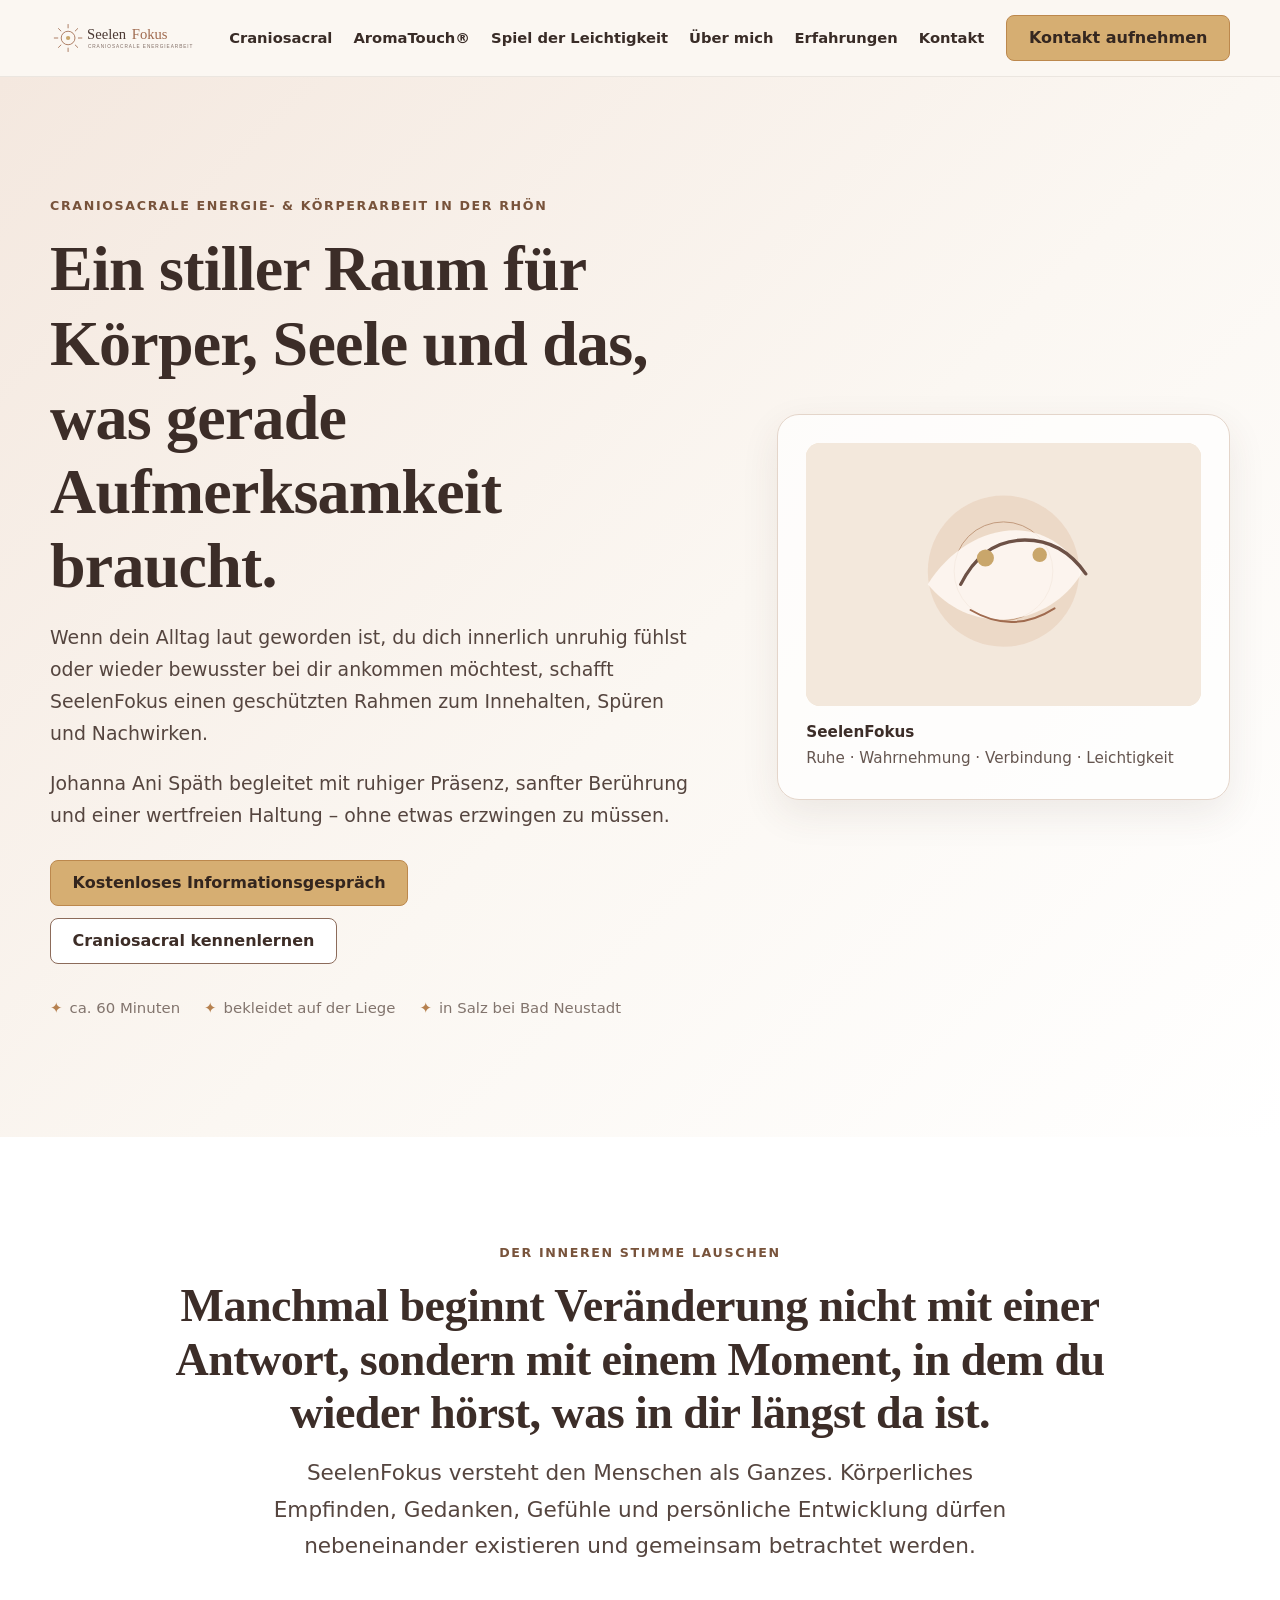
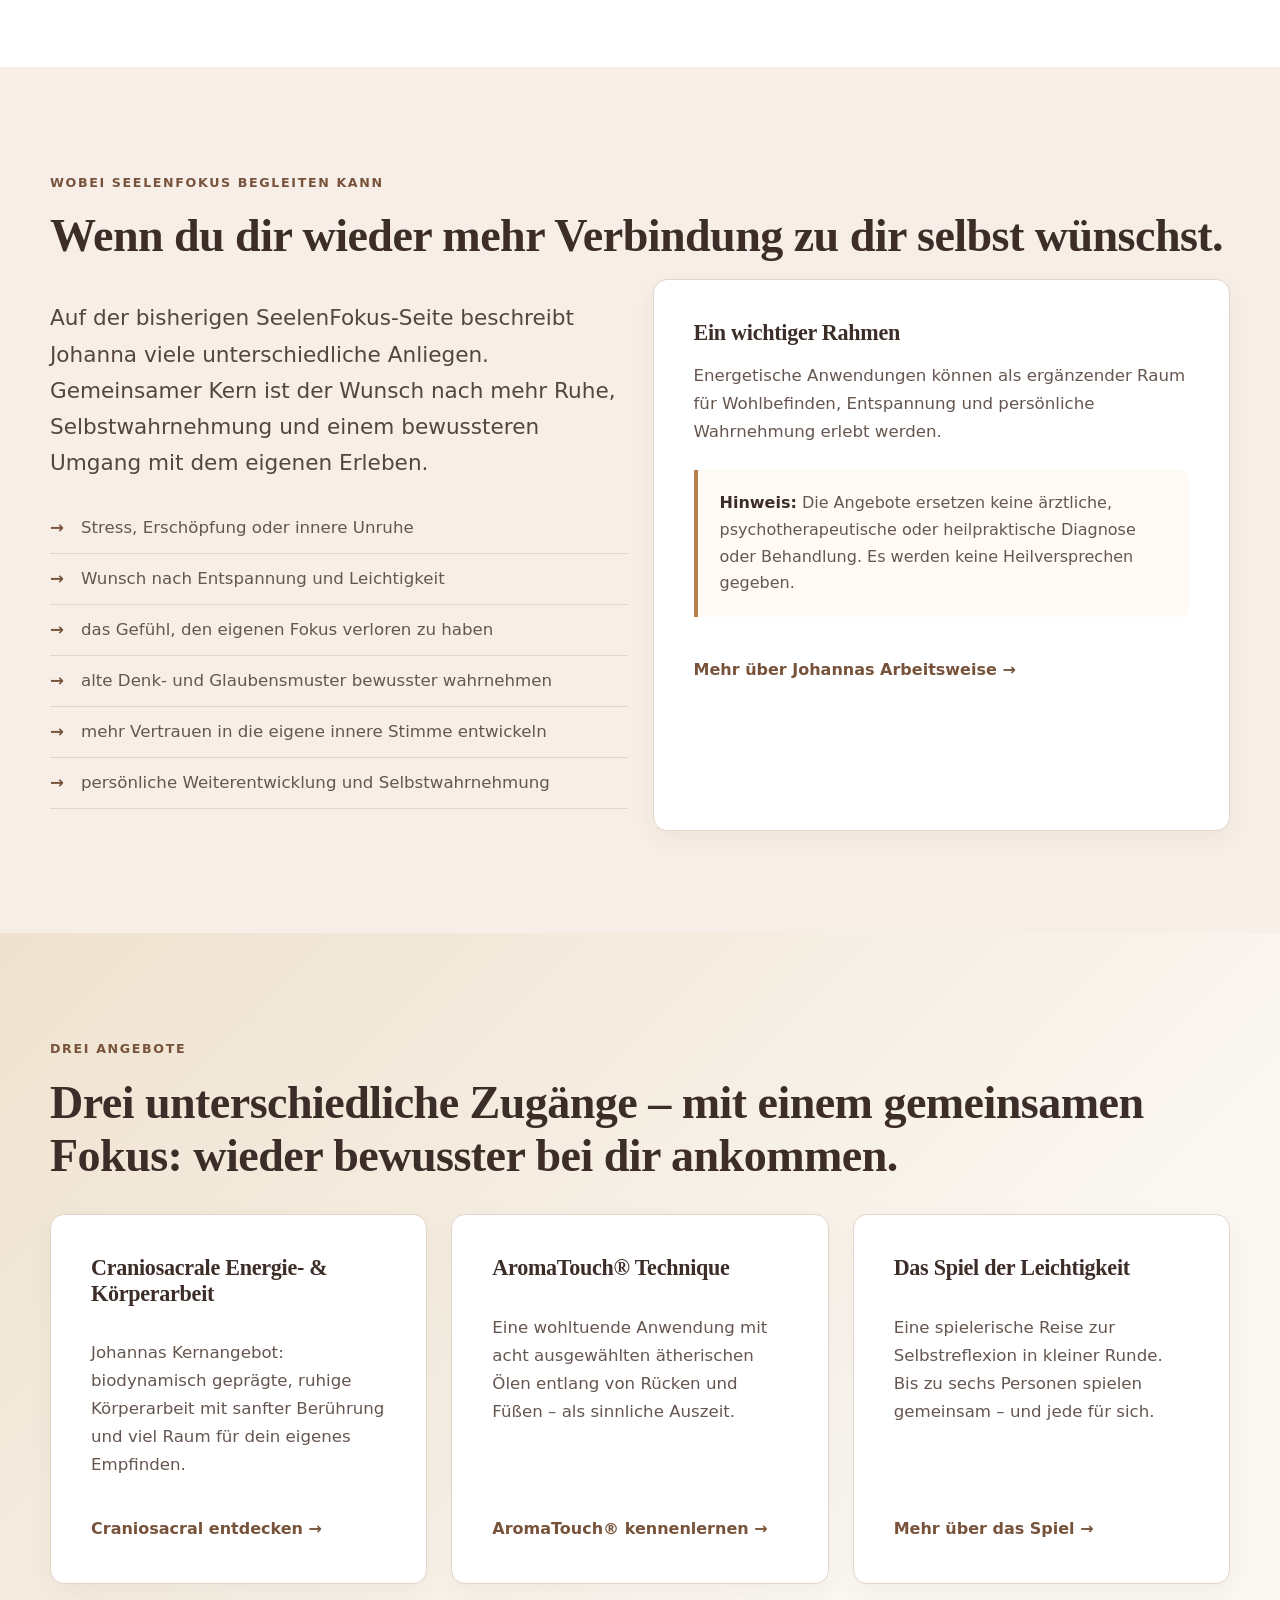
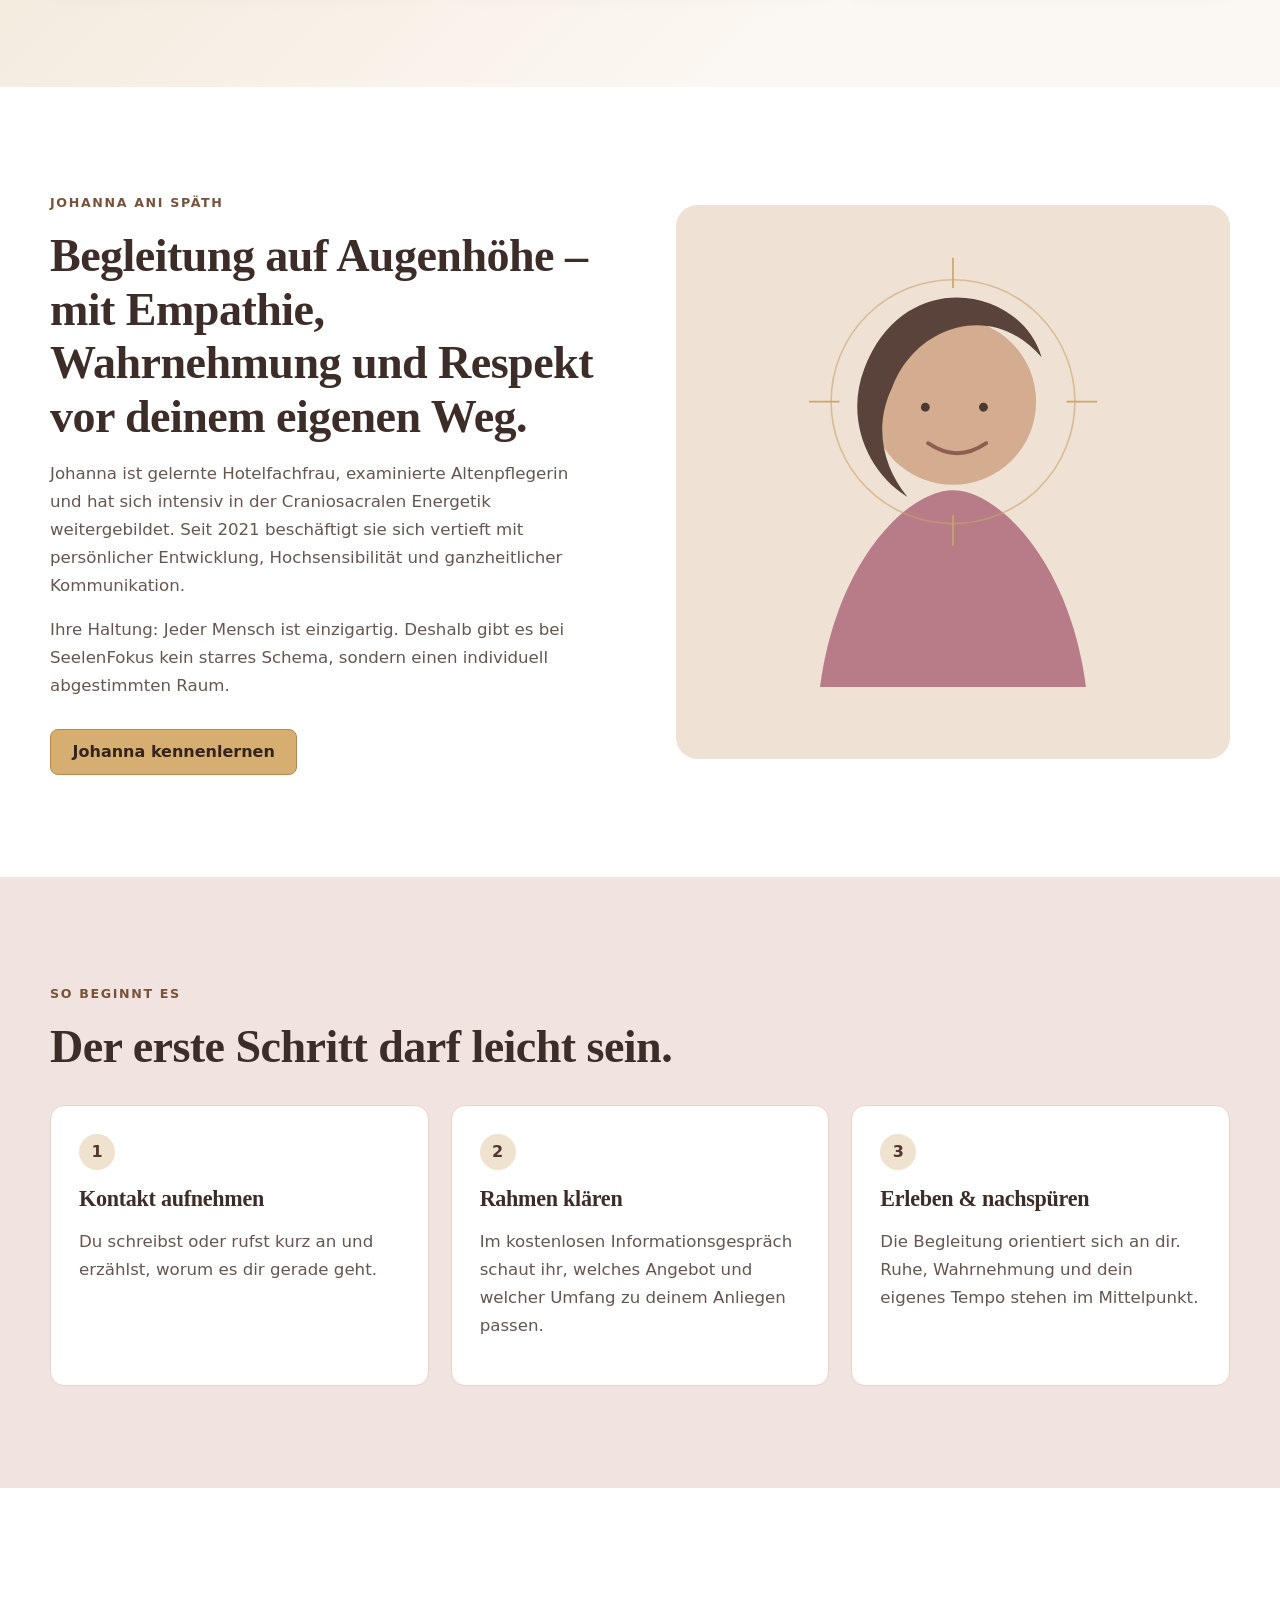
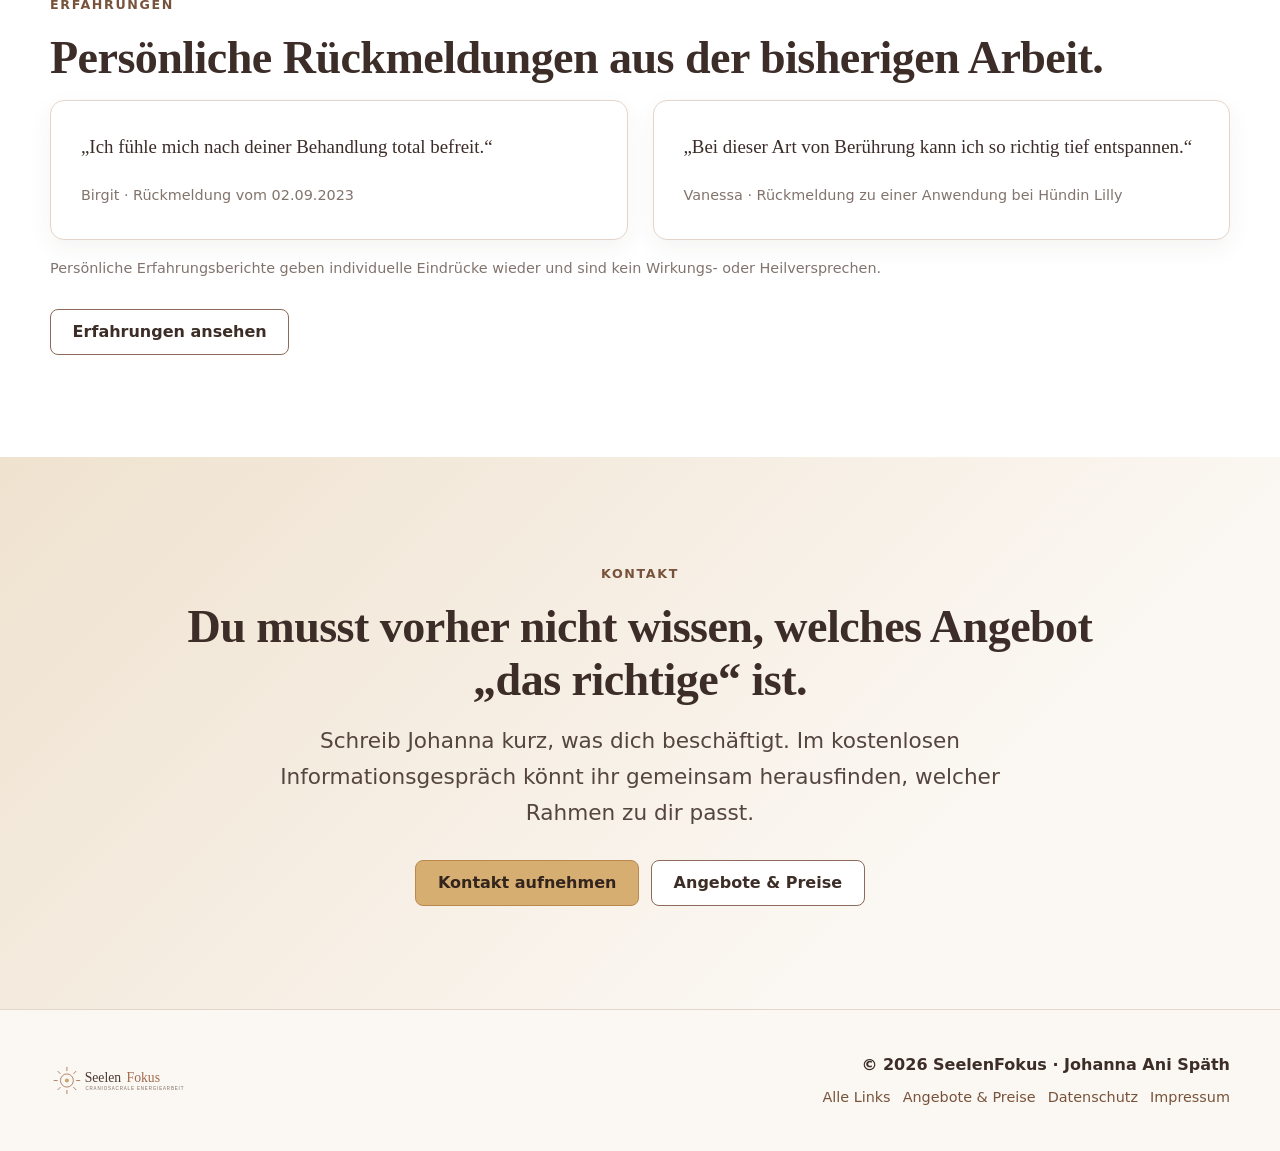
==== commit c6c67994: "neuer style" ====
--- a/index.html
+++ b/index.html
@@ -1,13 +1,8 @@
-<!DOCTYPE html><html lang="de"><head><link rel="canonical" href="https://www.seelenfokus.com/"><link rel="icon" href="/favicon.ico" type="image/x-icon"><link rel="icon" type="image/png" sizes="32x32" href="/favicon-32x32.png"><link rel="icon" type="image/png" sizes="16x16" href="/favicon-16x16.png"><meta charset="UTF-8"><meta name="viewport" content="width=device-width, initial-scale=1.0"><title>Craniosacrale Energiearbeit in der Rhön | SeelenFokus</title><meta name="description" content="Sanfte craniosacrale Energie- & Körperarbeit mit Johanna Ani Späth in Salz bei Bad Neustadt. Raum für Ruhe, Wahrnehmung und innere Balance."><meta property="og:type" content="website"><meta property="og:title" content="Craniosacrale Energiearbeit in der Rhön | SeelenFokus"><meta property="og:description" content="Sanfte craniosacrale Energie- & Körperarbeit mit Johanna Ani Späth in Salz bei Bad Neustadt. Raum für Ruhe, Wahrnehmung und innere Balance."><meta property="og:url" content="https://www.seelenfokus.com/"><meta name="twitter:card" content="summary"><link rel="preload" href="/css/style.css" as="style"><link rel="stylesheet" href="/css/style.css"></head><body>
-<script type="application/ld+json">{"@context":"https://schema.org","@type":"ProfessionalService","name":"SeelenFokus","url":"https://www.seelenfokus.com/","email":"seelenfokus@web.de","telephone":"+4917641498512","address":{"@type":"PostalAddress","streetAddress":"Blauten 1","postalCode":"97616","addressLocality":"Salz","addressCountry":"DE"}}</script><header class="site-header"><div class="container nav"><a href="/" class="nav-logo" aria-label="SeelenFokus Startseite"><img src="/assets/images/logo.svg" alt="SeelenFokus" width="180" height="45"></a><nav class="nav-menu" aria-label="Hauptnavigation"><ul class="nav-list"><li><a href="/">Startseite</a></li><li><a href="/#craniosacral">Craniosacral</a></li><li><a href="/#angebote">Angebote</a></li><li><a href="/#ueber-mich">Über mich</a></li><li><a href="/#erfahrungen">Erfahrungen</a></li><li><a href="/#faq">FAQ</a></li></ul></nav><div class="nav-cta"><a href="mailto:seelenfokus@web.de" class="nav-button">Kontakt aufnehmen</a><div class="nav-cta-alt"><a href="tel:+4917641498512">Telefon</a><span class="footer-sep">·</span><a href="mailto:seelenfokus@web.de">E-Mail</a></div></div><button class="nav-toggle" aria-label="Menü öffnen">☰</button></div></header>
-<header class="section section--accent hero-text-only" id="hero"><div class="container hero-content"><span class="hero-badge">Craniosacrale Energie- & Körperarbeit · Ruhe · Wahrnehmung · Verbindung</span><h1>Ein Raum, in dem du wieder bei dir ankommen darfst.</h1><p>Wenn der Alltag laut wird, der Körper Spannung trägt oder du spürst, dass etwas in dir Aufmerksamkeit braucht, darf es einen Moment geben, in dem nichts geleistet werden muss.</p><p>Mit ruhiger Berührung, Präsenz und achtsamer Begleitung lädt dich SeelenFokus dazu ein, deinen Körper bewusster wahrzunehmen und wieder mehr Verbindung zu dir selbst zu erleben.</p><div class="hero-cta-wrap"><a href="mailto:seelenfokus@web.de?subject=Kostenloses%20Informationsgespräch" class="cta-button cta-primary">Kostenloses Informationsgespräch</a><a href="/#craniosacral" class="cta-button cta-secondary">Mehr erfahren</a></div><div class="trust-line"><span>ca. 60 Minuten</span><span>bekleidet auf der Liege</span><span>vor Ort in Salz</span></div></div></header>
-<main>
-<section class="section section--white"><div class="container target-group"><div class="text-block"><span class="eyebrow">Dein SeelenFokus</span><h2>Manchmal braucht Veränderung zuerst einen stillen Moment.</h2><p>Vielleicht wünschst du dir weniger innere Unruhe, mehr Leichtigkeit oder einfach einen Ort, an dem du dich nicht erklären und nichts erreichen musst.</p><p>Die Arbeit bei SeelenFokus versteht den Menschen als Ganzes. Körper, Gedanken und Gefühle werden nicht voneinander getrennt betrachtet. Im Mittelpunkt steht ein achtsamer Raum, in dem du wahrnehmen darfst, was gerade da ist.</p></div><div class="target-list"><h3>Vielleicht kennst du das …</h3><ul class="recognition-list"><li>Du fühlst dich häufig gestresst, erschöpft oder innerlich unruhig.</li><li>Du wünschst dir mehr Verbindung zu deinem Körper und deinem eigenen Empfinden.</li><li>Du möchtest alte Gedanken- oder Glaubensmuster bewusster wahrnehmen.</li><li>Du sehnst dich nach Ruhe, Entspannung und einem geschützten Raum.</li><li>Du möchtest dich persönlich weiterentwickeln und deiner inneren Stimme wieder mehr vertrauen.</li></ul></div></div></section>
-<section class="section section--accent" id="angebote"><div class="container offers"><span class="eyebrow">Angebote</span><h2>Drei Wege, die dich wieder näher zu dir bringen können.</h2><div class="offers-intro"><p>Im Mittelpunkt steht die craniosacrale Energie- & Körperarbeit. Ergänzend bietet Johanna die AromaTouch® Technique und das „Spiel der Leichtigkeit“ an.</p></div><hr class="offers-divider"><div class="offers-grid offers-grid--3"><div class="offer-card offer-card--light"><h3>Craniosacrale Energie- & Körperarbeit</h3><p>Sanfte, ruhige Berührungen und achtsame Präsenz. Die Anwendung findet bekleidet auf einer Massageliege statt und gibt deinem System Raum, zur Ruhe zu kommen.</p><div class="offer-button-wrap"><a href="#craniosacral" class="cta-button cta-primary">Craniosacral entdecken</a></div></div><div class="offer-card offer-card--dark"><h3>AromaTouch® Technique</h3><p>Acht ausgewählte ätherische Öle werden mit sanften Berührungen entlang der Wirbelsäule und an den Füßen angewendet – als wohltuende Auszeit für Körper und Sinne.</p><div class="offer-button-wrap"><a href="/zusammenarbeit/#aromatouch" class="cta-button cta-secondary">AromaTouch® ansehen</a></div></div><div class="offer-card offer-card--light"><h3>Das Spiel der Leichtigkeit</h3><p>Eine spielerische Reise zu dir selbst in einer kleinen Gruppe. Bis zu sechs Menschen spielen miteinander – und jede Person für sich.</p><div class="offer-button-wrap"><a href="/zusammenarbeit/#spiel" class="cta-button cta-primary">Mehr zum Spiel</a></div></div></div></div></section>
-<section class="section section--white" id="craniosacral"><div class="container offer-detail"><div class="offer-detail-grid"><div class="offer-detail-text"><span class="eyebrow">Craniosacrale Energie- & Körperarbeit</span><h2>Sanfte Berührung. Tiefe Ruhe. Raum für dein eigenes Erleben.</h2><p>Der Begriff „craniosacral“ bezieht sich auf <em>Cranium</em> – den Schädel – und <em>Sacrum</em> – das Kreuzbein. In der biodynamisch geprägten Arbeit steht eine sehr ruhige, nicht forcierende Herangehensweise im Vordergrund.</p><p>Johanna arbeitet mit Präsenz, achtsamer Berührung und einer absichtslosen, wertfreien Haltung. Statt etwas am Körper erzwingen zu wollen, entsteht ein Raum, in dem du dein eigenes Empfinden bewusster wahrnehmen und zur Ruhe kommen kannst.</p><p>Die Anwendung beginnt mit einem kurzen Gespräch. Danach liegst du vollständig bekleidet auf einer Massageliege. Die Berührungen sind sanft und werden individuell auf dich abgestimmt.</p><h3>Was dich erwartet</h3><ol class="offer-steps"><li><strong>Ankommen</strong><br>Kurzes Gespräch zu deinem aktuellen Anliegen und dem, was heute Raum bekommen darf.</li><li><strong>Zur Ruhe kommen</strong><br>Du liegst bekleidet auf der Liege. Die Berührungen sind ruhig, achtsam und nicht forcierend.</li><li><strong>Wahrnehmen</strong><br>Du darfst spüren, beobachten und einfach sein – ohne Leistungsdruck und ohne vorgegebenes Ergebnis.</li><li><strong>Nachspüren</strong><br>Zum Abschluss bleibt Zeit, das Erlebte nachwirken zu lassen und bei Bedarf kurz zu besprechen.</li></ol><h3>Rahmen</h3><ul class="offer-meta"><li>Dauer: in der Regel etwa 60 Minuten</li><li>Ort: Blauten 1, 97616 Salz</li><li>Einzeltermin: 97 €</li><li>5er-Karte: 455 €</li></ul><div class="notice"><strong>Wichtiger Hinweis:</strong> Die energetische Anwendung dient der Harmonisierung und dem Wohlbefinden. Sie ersetzt keine ärztliche, psychotherapeutische oder heilpraktische Diagnose oder Behandlung. Es werden keine Heilversprechen gegeben.</div><div class="offer-button-wrap"><a href="mailto:seelenfokus@web.de?subject=Anfrage%20Craniosacrale%20Energiearbeit" class="cta-button cta-primary">Termin anfragen</a></div></div><div class="offer-detail-image offer-detail-image--personal"><img src="/assets/images/service-1.svg" width="1200" height="800" loading="lazy" alt="Abstrakte Darstellung ruhiger craniosacraler Körperarbeit"></div></div></div></section>
-<section class="section section--accent" id="ueber-mich"><div class="container about"><div class="about-grid"><div class="about-text"><span class="about-eyebrow">Johanna Ani Späth</span><h2>Mit Empathie, Wahrnehmung und Freude an ganzheitlicher Begleitung.</h2><p>Johanna lebt in der unterfränkischen Rhön. Sie ist gelernte Hotelfachfrau, examinierte Altenpflegerin und hat sich intensiv in der Craniosacralen Energetik weitergebildet.</p><p>Die Komplexität des Menschen auf körperlicher, geistiger und seelischer Ebene hat sie schon lange fasziniert. Seit 2021 beschäftigt sie sich intensiv mit persönlicher Entwicklung und der Frage, wie eigene Stärken bewusster gelebt werden können.</p><p>Als besondere Qualitäten nennt sie Vertrauen, Empathie, Leichtigkeit, Menschenkenntnis, Verantwortung, Fokus, Expertise und Harmonie. Seit 2023 begleitet sie außerdem die Arbeit mit naturreinen ätherischen Ölen.</p><p>Ihr Anliegen ist kein vorgefertigter Weg. Sie möchte Menschen auf Augenhöhe begegnen und einen individuellen Raum schaffen, in dem Selbstwahrnehmung und eigene Entwicklung möglich werden.</p><div class="about-cta"><a href="mailto:seelenfokus@web.de?subject=Kennenlernen" class="cta-button cta-primary">Johanna kennenlernen</a></div></div><div class="about-image"><img src="/assets/images/about.svg" alt="Stilisierte warme Illustration für Johanna Ani Späth" loading="lazy"></div></div></div></section>
-<section class="section section--white" id="zusammenarbeit"><div class="container"><span class="eyebrow">So beginnt dein Weg</span><h2>Unkompliziert und ohne Druck.</h2><div class="process-grid"><div class="process-step"><img src="/assets/images/step-1.svg" width="260" height="200" alt="Schritt 1" loading="lazy"><span class="process-label">Schritt 1</span><h3>Kontakt aufnehmen</h3><p>Du schreibst kurz, worum es bei dir geht, oder rufst an. Ein erstes Informationsgespräch ist kostenlos.</p></div><div class="process-step"><img src="/assets/images/step-2.svg" width="260" height="200" alt="Schritt 2" loading="lazy"><span class="process-label">Schritt 2</span><h3>Passenden Rahmen finden</h3><p>Gemeinsam klärt ihr, welches Angebot und welcher Umfang zu deinem Anliegen passen.</p></div><div class="process-step"><img src="/assets/images/step-3.svg" width="260" height="200" alt="Schritt 3" loading="lazy"><span class="process-label">Schritt 3</span><h3>Erleben & nachspüren</h3><p>Die Anwendung orientiert sich an dir. Es geht nicht darum, etwas erzwingen zu müssen, sondern um Raum für dein eigenes Erleben.</p></div></div></div></section>
-<section class="section section--accent" id="erfahrungen"><div class="container testimonials"><span class="eyebrow">Erfahrungen</span><h2>Was Menschen über die Begleitung sagen.</h2><div class="testimonial-grid"><blockquote>„Ich fühle mich nach deiner Behandlung total befreit. Ich habe wirklich das Gefühl, dass mit gestern etwas geendet hat, das nicht mehr zu mir gehörte. Deine Begleitung war sehr heilsam für mich. Es hat sich so viel getan. Ich danke dir von Herzen.“<cite>Birgit · 02.09.2023</cite></blockquote><blockquote>„Bei dieser Art von Berührung kann ich so richtig tief entspannen.“<cite>Aus einer Rückmeldung zu einer Anwendung bei Hündin Lilly · Vanessa · 08.05.2024</cite></blockquote></div><p class="testimonial-note">Persönliche Erfahrungsberichte geben individuelle Eindrücke wieder und sind kein Wirkungs- oder Heilversprechen.</p></div></section>
-<section class="section section--white" id="faq"><div class="container faq"><div class="faq-title"><span class="eyebrow">FAQ</span><h2>Häufige Fragen</h2><div class="faq-intro"><p>Damit du vor deiner Anfrage weißt, was dich erwartet.</p></div></div><div class="faq-list"><details><summary>Wie läuft eine craniosacrale Anwendung ab?</summary><p>Nach einem kurzen Gespräch findet die Anwendung bekleidet auf einer Massageliege statt. Johanna arbeitet mit ruhigen, sanften Berührungen und achtsamer Präsenz.</p></details><details><summary>Wie lange dauert ein Termin?</summary><p>Eine Anwendung dauert in der Regel etwa eine Stunde.</p></details><details><summary>Was kostet die craniosacrale Energiearbeit?</summary><p>Ein Einzeltermin kostet 97 €. Eine 5er-Karte kostet 455 €. Welcher Rahmen sinnvoll ist, kann im kostenlosen Informationsgespräch besprochen werden.</p></details><details><summary>Warum wird eine 5er-Karte angeboten?</summary><p>Johanna versteht ihre Arbeit als Prozess, der Raum und Zeit bekommen darf. Mehrere Termine können deshalb passend sein, wenn du ein Thema über einen längeren Zeitraum begleiten möchtest.</p></details><details><summary>Ist die Anwendung medizinische Behandlung?</summary><p>Nein. Die energetische Anwendung dient dem Wohlbefinden und der Harmonisierung. Sie ersetzt keine ärztliche, psychotherapeutische oder heilpraktische Diagnose oder Behandlung und beinhaltet keine Heilversprechen.</p></details><details><summary>Arbeitet Johanna auch mit Tieren?</summary><p>Ja. Auf der bisherigen SeelenFokus-Seite wird ausdrücklich beschrieben, dass Johanna auch Tiere achtsam begleitet. Details sollten vorab individuell besprochen werden.</p></details><details><summary>Welche Zahlungsmöglichkeiten gibt es?</summary><p>Barzahlung, PayPal oder Überweisung sind möglich. Barzahlung wird bevorzugt.</p></details></div></div></section>
-<section class="section section--accent sacred-cta"><div class="container text-block"><span class="eyebrow">Der erste Schritt darf leicht sein</span><h2>Du musst noch nicht wissen, was sich verändern soll.</h2><p>Wenn du spürst, dass du dir Zeit für dich und dein eigenes Empfinden nehmen möchtest, schreib Johanna kurz, was dich gerade beschäftigt. Gemeinsam könnt ihr klären, ob SeelenFokus für dich der passende Rahmen ist.</p><div class="about-cta"><a href="mailto:seelenfokus@web.de?subject=Kostenloses%20Informationsgespräch" class="cta-button cta-primary">Informationsgespräch anfragen</a><a href="tel:+4917641498512" class="cta-button cta-secondary">+49 176 41498512</a></div></div></section>
-</main><footer class="section footer section--white"><div class="container footer-inner"><a class="footer-logo" href="/" aria-label="Startseite"><img src="/assets/images/logo.svg" width="180" height="45" alt="SeelenFokus"></a><div class="footer-text"><div class="footer-name">© 2026 SeelenFokus · Johanna Ani Späth</div><div class="footer-links"><a href="/start/">Alle Links</a><span class="footer-sep">·</span><a href="/zusammenarbeit/">Angebote</a><span class="footer-sep">·</span><a href="/datenschutz/">Datenschutz</a><span class="footer-sep">·</span><a href="/impressum/">Impressum</a></div></div></div></footer><script>const nav=document.querySelector('.nav');const toggle=document.querySelector('.nav-toggle');const navLinks=document.querySelectorAll('.nav-list a');if(toggle)toggle.addEventListener('click',()=>nav.classList.toggle('open'));navLinks.forEach(link=>link.addEventListener('click',()=>nav.classList.remove('open')));</script></body></html>+<!doctype html><html lang="de"><head><meta charset="utf-8"><meta name="viewport" content="width=device-width,initial-scale=1"><title>SeelenFokus | Craniosacrale Energiearbeit in Salz bei Bad Neustadt</title><meta name="description" content="Craniosacrale Energie- &amp; Körperarbeit, AromaTouch® und Spiel der Leichtigkeit mit Johanna Ani Späth in Salz bei Bad Neustadt."><link rel="canonical" href="https://seelenfokus.com/"><link rel="icon" href="favicon.ico"><link rel="stylesheet" href="css/style.css"><meta property="og:type" content="website"><meta property="og:site_name" content="SeelenFokus"><meta property="og:title" content="SeelenFokus | Craniosacrale Energiearbeit in Salz bei Bad Neustadt"><meta property="og:description" content="Craniosacrale Energie- &amp; Körperarbeit, AromaTouch® und Spiel der Leichtigkeit mit Johanna Ani Späth in Salz bei Bad Neustadt."><meta property="og:url" content="https://seelenfokus.com/"><meta name="twitter:card" content="summary"><script type="application/ld+json">{"@context":"https://schema.org","@type":"ProfessionalService","name":"SeelenFokus","url":"https://seelenfokus.com/","email":"seelenfokus@web.de","telephone":"+4917641498512","address":{"@type":"PostalAddress","streetAddress":"Blauten 1","postalCode":"97616","addressLocality":"Salz","addressCountry":"DE"}}</script></head><body><header class="site-header"><div class="container nav"><a class="nav-logo" href="" aria-label="SeelenFokus Startseite"><img src="assets/images/logo.svg" alt="SeelenFokus – Craniosacrale Energiearbeit" width="360" height="90"></a><nav class="nav-menu" aria-label="Hauptnavigation"><ul class="nav-list"><li><a href="craniosacral/">Craniosacral</a></li><li><a href="aromatouch/">AromaTouch®</a></li><li><a href="spiel-der-leichtigkeit/">Spiel der Leichtigkeit</a></li><li><a href="ueber-mich/">Über mich</a></li><li><a href="erfahrungen/">Erfahrungen</a></li><li><a href="kontakt/">Kontakt</a></li></ul></nav><a class="nav-button" href="kontakt/">Kontakt aufnehmen</a><button class="nav-toggle" aria-label="Menü öffnen" aria-expanded="false">☰</button></div></header><main><section class="hero"><div class="container hero-grid"><div><span class="eyebrow">Craniosacrale Energie- & Körperarbeit in der Rhön</span><h1>Ein stiller Raum für Körper, Seele und das, was gerade Aufmerksamkeit braucht.</h1><p class="hero-copy">Wenn dein Alltag laut geworden ist, du dich innerlich unruhig fühlst oder wieder bewusster bei dir ankommen möchtest, schafft SeelenFokus einen geschützten Rahmen zum Innehalten, Spüren und Nachwirken.</p><p class="hero-copy">Johanna Ani Späth begleitet mit ruhiger Präsenz, sanfter Berührung und einer wertfreien Haltung – ohne etwas erzwingen zu müssen.</p><div class="button-row"><a class="button button-primary" href="kontakt/">Kostenloses Informationsgespräch</a><a class="button button-secondary" href="craniosacral/">Craniosacral kennenlernen</a></div><div class="trust-line"><span>ca. 60 Minuten</span><span>bekleidet auf der Liege</span><span>in Salz bei Bad Neustadt</span></div></div><aside class="hero-card"><img src="assets/images/service-1.svg" width="1200" height="800" alt="Ruhige abstrakte Darstellung der craniosacralen Körperarbeit"><p><strong>SeelenFokus</strong><br>Ruhe · Wahrnehmung · Verbindung · Leichtigkeit</p></aside></div></section>
+<section class="section section--white statement"><div class="container"><span class="eyebrow">Der inneren Stimme lauschen</span><h2>Manchmal beginnt Veränderung nicht mit einer Antwort, sondern mit einem Moment, in dem du wieder hörst, was in dir längst da ist.</h2><p class="lead">SeelenFokus versteht den Menschen als Ganzes. Körperliches Empfinden, Gedanken, Gefühle und persönliche Entwicklung dürfen nebeneinander existieren und gemeinsam betrachtet werden.</p></div></section>
+<section class="section section--cream"><div class="container"><span class="eyebrow">Wobei SeelenFokus begleiten kann</span><h2>Wenn du dir wieder mehr Verbindung zu dir selbst wünschst.</h2><div class="grid-2"><div><p class="lead">Auf der bisherigen SeelenFokus-Seite beschreibt Johanna viele unterschiedliche Anliegen. Gemeinsamer Kern ist der Wunsch nach mehr Ruhe, Selbstwahrnehmung und einem bewussteren Umgang mit dem eigenen Erleben.</p><ul class="recognition"><li>Stress, Erschöpfung oder innere Unruhe</li><li>Wunsch nach Entspannung und Leichtigkeit</li><li>das Gefühl, den eigenen Fokus verloren zu haben</li><li>alte Denk- und Glaubensmuster bewusster wahrnehmen</li><li>mehr Vertrauen in die eigene innere Stimme entwickeln</li><li>persönliche Weiterentwicklung und Selbstwahrnehmung</li></ul></div><div class="card"><h3>Ein wichtiger Rahmen</h3><p>Energetische Anwendungen können als ergänzender Raum für Wohlbefinden, Entspannung und persönliche Wahrnehmung erlebt werden.</p><div class="notice"><strong>Hinweis:</strong> Die Angebote ersetzen keine ärztliche, psychotherapeutische oder heilpraktische Diagnose oder Behandlung. Es werden keine Heilversprechen gegeben.</div><a class="card-link" href="craniosacral/">Mehr über Johannas Arbeitsweise →</a></div></div></div></section>
+<section class="section section--gold"><div class="container"><span class="eyebrow">Drei Angebote</span><h2>Drei unterschiedliche Zugänge – mit einem gemeinsamen Fokus: wieder bewusster bei dir ankommen.</h2><div class="offer-grid"><article class="card offer-card"><h3>Craniosacrale Energie- & Körperarbeit</h3><p>Johannas Kernangebot: biodynamisch geprägte, ruhige Körperarbeit mit sanfter Berührung und viel Raum für dein eigenes Empfinden.</p><a class="card-link" href="craniosacral/">Craniosacral entdecken →</a></article><article class="card offer-card"><h3>AromaTouch® Technique</h3><p>Eine wohltuende Anwendung mit acht ausgewählten ätherischen Ölen entlang von Rücken und Füßen – als sinnliche Auszeit.</p><a class="card-link" href="aromatouch/">AromaTouch® kennenlernen →</a></article><article class="card offer-card"><h3>Das Spiel der Leichtigkeit</h3><p>Eine spielerische Reise zur Selbstreflexion in kleiner Runde. Bis zu sechs Personen spielen gemeinsam – und jede für sich.</p><a class="card-link" href="spiel-der-leichtigkeit/">Mehr über das Spiel →</a></article></div></div></section>
+<section class="section section--white"><div class="container split"><div><span class="eyebrow">Johanna Ani Späth</span><h2>Begleitung auf Augenhöhe – mit Empathie, Wahrnehmung und Respekt vor deinem eigenen Weg.</h2><p>Johanna ist gelernte Hotelfachfrau, examinierte Altenpflegerin und hat sich intensiv in der Craniosacralen Energetik weitergebildet. Seit 2021 beschäftigt sie sich vertieft mit persönlicher Entwicklung, Hochsensibilität und ganzheitlicher Kommunikation.</p><p>Ihre Haltung: Jeder Mensch ist einzigartig. Deshalb gibt es bei SeelenFokus kein starres Schema, sondern einen individuell abgestimmten Raum.</p><div class="button-row"><a class="button button-primary" href="ueber-mich/">Johanna kennenlernen</a></div></div><div><img src="assets/images/about.svg" width="1000" height="1000" alt="Warme Illustration als Platzhalter für ein Portrait von Johanna Ani Späth"></div></div></section>
+<section class="section section--rose"><div class="container"><span class="eyebrow">So beginnt es</span><h2>Der erste Schritt darf leicht sein.</h2><div class="process-grid"><div class="process-step"><span class="step-no">1</span><h3>Kontakt aufnehmen</h3><p>Du schreibst oder rufst kurz an und erzählst, worum es dir gerade geht.</p></div><div class="process-step"><span class="step-no">2</span><h3>Rahmen klären</h3><p>Im kostenlosen Informationsgespräch schaut ihr, welches Angebot und welcher Umfang zu deinem Anliegen passen.</p></div><div class="process-step"><span class="step-no">3</span><h3>Erleben & nachspüren</h3><p>Die Begleitung orientiert sich an dir. Ruhe, Wahrnehmung und dein eigenes Tempo stehen im Mittelpunkt.</p></div></div></div></section>
+<section class="section section--white"><div class="container"><span class="eyebrow">Erfahrungen</span><h2>Persönliche Rückmeldungen aus der bisherigen Arbeit.</h2><div class="grid-2"><div class="quote"><p>„Ich fühle mich nach deiner Behandlung total befreit.“</p><cite>Birgit · Rückmeldung vom 02.09.2023</cite></div><div class="quote"><p>„Bei dieser Art von Berührung kann ich so richtig tief entspannen.“</p><cite>Vanessa · Rückmeldung zu einer Anwendung bei Hündin Lilly</cite></div></div><p style="margin-top:1rem;color:var(--muted);font-size:.9rem">Persönliche Erfahrungsberichte geben individuelle Eindrücke wieder und sind kein Wirkungs- oder Heilversprechen.</p><div class="button-row"><a class="button button-secondary" href="erfahrungen/">Erfahrungen ansehen</a></div></div></section>
+<section class="section section--gold statement"><div class="container"><span class="eyebrow">Kontakt</span><h2>Du musst vorher nicht wissen, welches Angebot „das richtige“ ist.</h2><p class="lead">Schreib Johanna kurz, was dich beschäftigt. Im kostenlosen Informationsgespräch könnt ihr gemeinsam herausfinden, welcher Rahmen zu dir passt.</p><div class="button-row" style="justify-content:center"><a class="button button-primary" href="kontakt/">Kontakt aufnehmen</a><a class="button button-secondary" href="angebote/">Angebote & Preise</a></div></div></section></main><footer class="footer"><div class="container footer-inner"><a class="footer-logo" href="" aria-label="Startseite"><img src="assets/images/logo.svg" alt="SeelenFokus" width="360" height="90"></a><div class="footer-text"><div class="footer-name">© 2026 SeelenFokus · Johanna Ani Späth</div><div class="footer-links"><a href="start/">Alle Links</a><a href="angebote/">Angebote & Preise</a><a href="datenschutz/">Datenschutz</a><a href="impressum/">Impressum</a></div></div></div></footer><script>const nav=document.querySelector('.nav');const toggle=document.querySelector('.nav-toggle');if(toggle){toggle.addEventListener('click',()=>{const open=nav.classList.toggle('open');toggle.setAttribute('aria-expanded',open?'true':'false')})}document.querySelectorAll('.nav-list a').forEach(a=>a.addEventListener('click',()=>nav.classList.remove('open')));</script></body></html>
--- a/css/style.css
+++ b/css/style.css
@@ -1,1098 +1,57 @@
-/* ==========================================================
-   Website Template – Refactored Stylesheet
-   Desktop first → Tablet → Mobile
-   (HTML bleibt unverändert)
-   ========================================================== */
-
-/* =========================
-   1) VARIABLES
-   ========================= */
+/* SeelenFokus – Mehrseiten-Website */
 :root {
-  /* HIER FARBEN ANPASSEN */
-  --primary: #6366f1;            /* Hauptfarbe: Buttons, Links, Akzente */
-  --text: #111827;               /* Überschriften */
-  --body: #4b5563;               /* Fließtext */
-  --header-bg: #f8fafc;          /* Header Hintergrund */
-
-  --card-light: #eef2ff;         /* helle Angebotskarte */
-  --card-dark: #312e81;          /* dunkle Angebotskarte */
-
-  --btn-primary-bg: #c7d2fe;
-  --btn-primary-bg-hover: #a5b4fc;
-  --btn-secondary-bg: #ffffff;
-  --btn-secondary-border: #111827;
-
-  --radius-sm: 6px;
-  --radius-md: 12px;
-  --radius-lg: 16px;
-
-  --max-width: 1200px;
-  --text-width: 1200px;
-  --header-height: 72px;
+  --primary: #b6814f;
+  --primary-dark: #78533b;
+  --primary-deep: #51382d;
+  --text: #3c2d28;
+  --body: #655650;
+  --muted: #82746d;
+  --header-bg: #fbf7f2;
+  --surface-warm: #f7eee7;
+  --surface-gold: #efe2cf;
+  --surface-rose: #f1e3df;
+  --card-light: #fffaf6;
+  --card-dark: #5d4942;
+  --button-bg: #d6ae72;
+  --button-hover: #c89a5b;
+  --line: #e4d5ca;
+  --white: #ffffff;
+  --shadow: 0 14px 38px rgba(83, 54, 40, .09);
+  --radius-sm: 8px;
+  --radius-md: 14px;
+  --radius-lg: 22px;
+  --max-width: 1180px;
+  --header-height: 76px;
 }
-
-/* =========================
-   2) RESET / BASE
-   ========================= */
-* { box-sizing: border-box; margin: 0; padding: 0; }
-
-html {
-  scroll-behavior: smooth;
-}
-
-body {
-  font-family: system-ui, -apple-system, BlinkMacSystemFont, "Segoe UI",
-    Roboto, Helvetica, Arial, sans-serif;
-  color: var(--body);
-  background: #ffffff;
-  line-height: 1.6;
-}
-
-/* Anchor targets should not hide under sticky header */
-section[id] { scroll-margin-top: calc(var(--header-height) + 18px); }
-
-img { max-width: 100%; height: auto; display: block; }
-
-/* =========================
-   3) LAYOUT HELPERS
-   ========================= */
-.section {
-  width: 100%;
-  padding: 4rem 1.5rem;
-}
-
-.section + .section {
-  padding-top: 5rem;
-}
-
-.section--accent {
-  background: linear-gradient(135deg, rgba(99,102,241,0.10), rgba(255,255,255,1));
-}
-
-.section--white {
-  background: #ffffff;
-}
-
-.container {
-  max-width: var(--max-width);
-  margin: 0 auto;
-  padding: 0 1.5rem;
-}
-
-.text-block {
-  max-width: var(--text-width);
-  margin-left: auto;
-  margin-right: auto;
-}
-
-/* =========================
-   4) TYPOGRAPHY
-   ========================= */
-h1 {
-  font-size: 3.1rem;
-  line-height: 1.2;
-  margin-bottom: 1.6rem;
-  color: var(--text);
-  letter-spacing: -0.01em;
-}
-
-h2 {
-  font-size: 2.1rem;
-  line-height: 1.3;
-  margin-bottom: 1.2rem;
-  color: var(--text);
-}
-
-h3 {
-  font-size: 1.35rem;
-  line-height: 1.35;
-  margin-bottom: 0.6rem;
-  color: var(--text);
-  font-weight: 600;
-}
-
-p, li {
-  font-size: 1.05rem;
-  line-height: 1.65;
-  color: var(--body);
-}
-
-/* =========================
-   5) LINKS
-   ========================= */
-a {
-  color: var(--primary);
-  text-decoration: none;
-}
-
-a:hover { text-decoration: underline; }
-
-/* =========================
-   6) BUTTONS (GLOBAL)
-   ========================= */
-.cta-button {
-  display: inline-flex;            /* fixes vertical/horizontal centering */
-  align-items: center;
-  justify-content: center;
-  text-align: center;
-
-  padding: 0.75rem 1.6rem;
-  border-radius: var(--radius-sm);
-  font-weight: 500;
-  text-decoration: none;
-  line-height: 1.2;
-  white-space: normal;             /* allow wrap when needed */
-}
-
-.cta-primary {
-  background: var(--btn-primary-bg);
-  color: #1f1f1f;
-  border: 1px solid #6fbfa6;
-}
-
-.cta-primary:hover {
-  background: var(--btn-primary-bg-hover);
-  text-decoration: none;
-}
-
-.cta-secondary {
-  background: var(--btn-secondary-bg);
-  color: #1f1f1f;
-  border: 1px solid var(--btn-secondary-border);
-}
-
-.cta-secondary:hover {
-  background: #f7f7f7;
-  text-decoration: none;
-}
-
-/* =========================
-   7) HEADER / NAVIGATION
-   ========================= */
-.site-header {
-  position: sticky;
-  top: 0;
-  z-index: 100;
-  background: var(--header-bg);
-  border-bottom: 1px solid rgba(0,0,0,0.05);
-}
-
-.nav {
-  display: flex;
-  align-items: center;
-  justify-content: space-between;
-  min-height: var(--header-height);
-  padding-top: 0.6rem;
-  padding-bottom: 0.6rem;
-}
-
-.nav-logo img { height: 36px; }
-
-.nav-menu { display: block; }
-
-.nav-list {
-  display: flex;
-  gap: 28px;
-  list-style: none;
-}
-
-.nav-list a {
-  color: #111827;
-  font-weight: 500;
-}
-
-.nav-button {
-  display: inline-flex;
-  align-items: center;
-  justify-content: center;
-  padding: 10px 18px;
-  border: 1px solid #111827;
-  border-radius: 6px;
-  font-weight: 500;
-  color: #111827;
-  background: transparent;
-  text-decoration: none;
-}
-
-.nav-button:hover {
-  background: #111827;
-  color: #ffffff;
-  text-decoration: none;
-}
-
-.nav-cta {
-  display: flex;
-  flex-direction: column;
-  align-items: flex-end;
-  margin-top: 0.4rem;
-  gap: 0.35rem;
-}
-
-.nav-cta-alt {
-  font-size: 0.82rem;
-  color: var(--body);
-}
-
-.nav-cta-alt a {
-  color: #111827;
-  text-decoration: none;
-}
-
-.nav-cta-alt a:hover { text-decoration: underline; }
-
-.nav-toggle {
-  display: none;
-  background: none;
-  border: none;
-  font-size: 1.6rem;
-  cursor: pointer;
-  color: #111827;
-}
-
-/* =========================
-   8) HERO (TEXT ONLY)
-   ========================= */
-.hero-text-only {
-  padding-top: 5rem;
-  padding-bottom: 5rem;
-}
-
-.hero-text-only .hero-content {
-  max-width: var(--text-width);
-  display: flex;
-  flex-direction: column;
-}
-
-.hero-badge {
-  display: block;
-  width: 100%;
-  background: rgba(0, 0, 0, 0.75);
-  color: #ffffff;
-  font-size: 0.75rem;
-  letter-spacing: 0.04em;
-  padding: 0.35rem 0.6rem;
-  margin-bottom: 1.4rem;
-}
-
-.hero-text-only h1 {
-  font-size: 2.5rem;
-  line-height: 1.25;
-}
-
-.hero-text-only p { max-width: 100%; }
-
-.hero-cta-wrap {
-  margin-top: auto;
-  padding-top: 1.6rem;
-  display: flex;
-  flex-direction: column;   
-  align-items: flex-start;
-
-}
-
-
-.cta-alt {
-  display: block;
-  width: 100%;
-  text-align: left;
-  margin-top: 0.6rem;
-  font-size: 0.9rem;
-  color: var(--body);
-  padding-left: 2rem;    
-  width: auto;
-}
-
-.cta-alt a { color: var(--primary); font-weight: 500; }
-
-/* =========================
-   9) TARGET GROUP
-   ========================= */
-.target-group {
-  display: grid;
-  grid-template-columns: 1.2fr 0.8fr;
-  gap: 4rem;
-  align-items: start;
-}
-
-.target-list h3 {
-  font-size: 1.3rem;
-  margin-bottom: 1rem;
-}
-
-.recognition-list {
-  list-style: none;
-  padding: 0;
-  margin: 0;
-}
-
-.recognition-list li {
-  position: relative;
-  padding-left: 2.6rem;
-  margin-bottom: 1.25rem;
-  color: #6f5d55;
-  line-height: 1.45;
-}
-
-.recognition-list li::before {
-  position: absolute;
-  left: 0;
-  top: 0.05rem;
-  font-size: 1.05rem;
-  opacity: 0.85;
-  color: var(--primary);
-}
-
-.recognition-list li:nth-child(1)::before { content: "😐"; }
-.recognition-list li:nth-child(2)::before { content: "😕"; }
-.recognition-list li:nth-child(3)::before { content: "😶"; }
-.recognition-list li:nth-child(4)::before { content: "😟"; }
-.recognition-list li:nth-child(5)::before { content: "🙂"; }
-
-/* =========================
-   10) OFFERS (COACHING-BOXEN)
-   ========================= */
-.offers-title {
-  text-align: center;
-  margin-bottom: 1.25rem;
-}
-
-.offers-intro {
-  max-width: var(--text-width);
-  margin: 0 auto;
-  text-align: left;
-}
-
-.offers-intro p {
-  max-width: 100%;
-  margin-bottom: 0.9rem;
-}
-
-.offers-divider {
-  border: 0;
-  height: 1px;
-  width: 100%;
-  margin: 2rem 0 2.5rem 0;
-  background: rgba(47, 47, 47, 0.18);
-}
-
-.offers-grid {
-  display: grid;
-  grid-template-columns: 1fr 1fr;
-  gap: 3rem;
-  align-items: stretch;
-}
-
-.offer-card {
-  padding: 3rem 2.5rem;
-  border-radius: var(--radius-md);
-  text-align: center;
-  display: flex;
-  flex-direction: column;
-}
-
-.offer-button-wrap {
-  margin-top: auto;
-  padding-top: 1.6rem;
-  display: flex;
-  flex-direction: column;
-  align-items: center;
-  gap: 0.6rem;
-}
-
-
-
-.offer-card h3 {
-  font-size: 1.5rem;
-  margin-bottom: 1.4rem;
-}
-
-.offer-card p { text-align: left; }
-
-
-.offer-card--light {
-  background: var(--card-light);
-}
-
-.offer-card--light h3,
-.offer-card--light p {
-  color: var(--text);
-}
-
-.offer-card--dark {
-  background: var(--card-dark);
-}
-
-.offer-card--dark h3,
-.offer-card--dark p {
-  color: #ffffff;
-}
-
-/* =========================
-   11) OFFER DETAILS (ZIELKLÄRUNG)
-   ========================= */
-.offer-detail-grid {
-  display: grid;
-  grid-template-columns: 3fr 2fr; /* 60% Text – 40% Bild */
-  gap: 4rem;
-  align-items: stretch;
-}
-
-/* Umgekehrte Reihenfolge */
-.offer-detail-grid--reverse {
-  grid-template-columns: 2fr 3fr; /* 40% Bild – 60% Text */
-}
-
-.offer-detail-text h2 { margin-bottom: 1.4rem; }
-
-.offer-detail-text h3 {
-  margin-top: 2.2rem;
-  margin-bottom: 1rem;
-}
-
-.offer-steps {
-  margin-top: 1.2rem;
-  margin-left: 1.2rem;
-  padding-left: 1.2rem;
-  margin-bottom: 2rem;
-}
-
-.offer-steps li {
-  margin-bottom: 1rem;
-  line-height: 1.45;
-}
-
-.offer-steps li strong {
-  display: inline-block;
-  font-weight: 600;
-  margin-bottom: 0.25rem;
-}
-
-.offer-meta {
-  margin-top: 1rem;
-  margin-left: 1.2rem;
-  padding-left: 1.2rem;
-  margin-bottom: 0.5rem;
-  list-style: disc;
-}
-
-.offer-meta li {
-  margin-bottom: 0.6rem;
-  line-height: 1.45;
-}
-
-.offer-cta {
-  display: flex;
-  justify-content: center;
-  gap: 1rem;
-  margin-top: 2.2rem;
-}
-
-.offer-detail-image {
-  display: flex;
-  position: relative;
-  overflow: hidden;
-  border-radius: var(--radius-lg);
-}
-
-
-
-.offer-detail-image img {
-  width: 100%;
-  height: 100%;
-  object-fit: cover;
-  display: block;
-}
-
-
-
-.offer-detail-image--personal img {
-  filter: saturate(0.85) brightness(1.05) hue-rotate(-10deg);
-}
-
-.offer-detail-image--personal::after {
-  content: "";
-  position: absolute;
-  inset: 0;
-  background: rgba(99, 102, 241, 0.16);
-  pointer-events: none;
-}
-
-.offer-detail-image--business img {
-  filter: saturate(0.5) brightness(0.98) contrast(1.05);
-}
-
-.offer-detail-image--business::after {
-  content: "";
-  position: absolute;
-  inset: 0;
-  background: rgba(95, 95, 95, 0.22);
-  pointer-events: none;
-}
-
-/* =========================
-   12) ABOUT
-   ========================= */
-.about-grid {
-  display: grid;
-  grid-template-columns: 1.1fr 0.9fr;
-  gap: 4rem;
-  align-items: start;
-}
-
-.about-eyebrow {
-  display: inline-block;
-  font-size: 0.9rem;
-  color: var(--primary);
-  margin-bottom: 0.6rem;
-}
-
-.about-text h2 { margin-bottom: 1.4rem; }
-
-.about-text p { max-width: 680px; }
-
-.about-cta { margin-top: 2rem; }
-
-.about-image {
-  position: relative;
-  overflow: hidden;
-  border-radius: var(--radius-lg);
-}
-
-
-.about-image img {
-  width: 100%;
-  height: 100%;
-  border-radius: var(--radius-lg);
-  object-fit: cover;
-  filter: saturate(0.9) brightness(1.05);
-}
-
-.about-image::after {
-  content: "";
-  position: absolute;
-  inset: 0;
-  background: rgba(99, 102, 241, 0.16);
-  pointer-events: none;
-}
-
-
-/* =========================
-   13) PROCESS
-   ========================= */
-.process-title {
-  text-align: center;
-  margin-bottom: 3rem;
-}
-
-.process-grid {
-  display: grid;
-  grid-template-columns: repeat(3, 1fr);
-  gap: 3rem;
-  align-items: start;
-}
-
-.process-step {
-  display: flex;
-  max-width: 900px;
-  flex-direction: column;
-  align-items: flex-start;
-  text-align: left;
-}
-
-.process-step img {
-  width: 100%;
-  max-width: 220px;
-  height: 180px;
-  object-fit: contain;
-  margin-bottom: 1.6rem;
-}
-
-@media (min-width: 901px) {
-  .offer-detail-image {
-    height: 100%;
-  }
-
-  .offer-detail-image img {
-    height: 100%;
-  }
-}
-
-
-@media (min-width: 1200px) {
-  .process-step img {
-    max-width: 260px;
-    height: 200px;
-  }
-  .offer-detail-image {
-    min-height: 520px;
-  }
-}
-
-.process-label {
-  display: block;
-  font-size: 2rem;
-  color: #4b3933;
-  margin-bottom: 0.4rem;
-}
-
-.process-step h3 { margin-bottom: 0.9rem; }
-
-/* =========================
-   14) FAQ
-   ========================= */
-.faq {
-  display: grid;
-  grid-template-columns: 1fr;
-  gap: 3rem;
-}
-
-.faq-title h2 {
-  text-align: left;
-}
-
-.faq-intro {
-  margin: 0 auto 2.5rem auto;
-}
-
-.faq-intro p {
-  margin-left: auto;
-  margin-right: auto;
-  text-align: left;
-  max-width: 100%;
-  margin-bottom: 1.2rem;
-}
-
-.faq-list {
-  border-top: 1px solid rgba(0,0,0,0.15);
-  margin-top: 0.6rem;
-}
-
-.faq-list details {
-  border-bottom: 1px solid rgba(0,0,0,0.15);
-  padding: 1rem 0;
-}
-
-.faq-list summary {
-  cursor: pointer;
-  font-weight: 500;
-  list-style: none;
-}
-
-.faq-list summary::-webkit-details-marker { display: none; }
-
-.faq-list details p { margin-top: 0.2rem; }
-
-/* =========================
-   15) FOOTER
-   ========================= */
-.footer {
-  background: linear-gradient(to top, #f7efe7 0%, #ffffff 100%);
-  padding-top: 2rem;
-  padding-bottom: 2rem;
-  border-top: 1px solid rgba(0, 0, 0, 0.08);
-}
-
-.footer-inner {
-  display: flex;
-  flex-direction: column;
-  align-items: center;
-  text-align: center;
-  gap: 0.5rem;
-}
-
-.footer-logo img { height: 36px; width: auto; }
-
-.footer-name {
-  font-weight: 600;
-  color: var(--text);
-}
-
-.footer-copy {
-  font-size: 0.9rem;
-  color: #6f6f6f;
-}
-
-.footer,
-.footer a {
-  color: #6f5d55;
-  font-size: 0.85rem;
-  text-decoration: none;
-}
-
-.footer a:hover { text-decoration: underline; }
-
-.footer-sep {
-  margin: 0 0.35rem;
-  color: #9a9a9a;
-}
-
-/* =========================
-   16) LEGAL PAGES
-   ========================= */
-.legal { max-width: 760px; }
-
-.legal h2 {
-  text-align: left;
-  margin-bottom: 2.2rem;
-}
-
-.legal h3 {
-  margin-top: 2.4rem;
-  margin-bottom: 0.8rem;
-}
-
-.legal p {
-  max-width: 100%;
-  margin-bottom: 1rem;
-}
-
-.legal address,
-.legal p strong {
-  display: block;
-  margin-bottom: 0.4rem;
-}
-
-/* ==========================================================
-   TABLET (<= 1024px / <= 900px)
-   ========================================================== */
-
-@media (max-width: 1024px) {
-  /* Typography */
-  h1 { font-size: 2.6rem; }
-
-  /* Layout */
-  .hero-grid { grid-template-columns: 1fr; }
-}
-
-@media (max-width: 900px) {
-  /* Target group */
-  .target-group {
-    grid-template-columns: 1fr;
-    gap: 2.5rem;
-  }
-
-  /* Offers */
-  .offers-grid {
-    grid-template-columns: 1fr;
-    gap: 2rem;
-  }
-
-  .offer-card {
-    padding: 2.5rem 1.75rem;
-  }
-
-  /* Offer detail layouts */
-  .offer-detail-grid,
-  .offer-detail-grid--reverse {
-    grid-template-columns: 1fr;
-  }
-
-  .offer-detail-image {
-    order: -1;
-  }
-
-  .offer-detail-image {
-    height: auto;
-    margin-top: 2rem;
-  }
-
-  .offer-detail-image img {
-    height: auto;
-	aspect-ratio: 4 / 3;
-	min-height: auto;
-  }
-
-  /* About */
-  .about-grid {
-    grid-template-columns: 1fr;
-  }
-
-  .about-image { 
-	order: -1; 
-  }
-
-  /* Process */
-  .process-grid {
-    grid-template-columns: 1fr;
-    gap: 2.5rem;
-  }
-
-  /* Mobile header / burger */
-  .nav {
-    position: relative;
-  }
-
-  .nav-toggle {
-    display: block;
-  }
-
-  .nav-list {
-    display: none;
-    position: absolute;
-    top: var(--header-height);
-    left: 0;
-    right: 0;
-    background: var(--header-bg);
-    flex-direction: column;
-    gap: 0;
-    padding: 1rem 0;
-    border-bottom: 1px solid rgba(0,0,0,0.08);
-  }
-
-  .nav-list li {
-    padding: 0.6rem 1.5rem;
-  }
-
-  .nav.open .nav-list {
-    display: flex;
-  }
-
-  /* CTA only inside open burger */
-  .nav-cta {
-    display: none !important;
-  }
-  
- 
-  .nav.open .nav-cta {
-    display: none !important;
-  }
-}
-
-/* ==========================================================
-   MOBILE (<= 700px / <= 600px)
-   ========================================================== */
-
-@media (max-width: 700px) {
-  .nav-cta-alt { display: none !important; }
-}
-
-@media (max-width: 600px) {
-  /* Spacing */
-  .section {
-    padding: 2.4rem 1.25rem;
-  }
-
-  .section + .section {
-    padding-top: 2.8rem;
-  }
-
-  /* Typography */
-  h1 { font-size: 2.1rem; }
-  h2 { font-size: 1.7rem; }
-  h3 { font-size: 1.25rem; }
-  p, li { font-size: 0.98rem; }
-
-  /* Hero */
-  .hero-text-only {
-    padding-top: 2.2rem;
-    padding-bottom: 2.6rem;
-  }
-
-  .hero-badge {
-    margin-bottom: 0.8rem;
-    font-size: 0.7rem;
-  }
-
-  .hero-text-only h1 {
-    margin-bottom: 1rem;
-    font-size: 1.85rem;
-  }
-
-  .hero-text-only p { margin-bottom: 0.8rem; }
-
-  /* Offers cards: keep clean padding & centered button */
-  .offer-card {
-    padding: 2rem 1.5rem;
-  }
-
-  .offer-card h3 {
-    font-size: 1.35rem;
-    margin-bottom: 1rem;
-  }
-
-  .offer-card p {
-    font-size: 0.95rem;
-    margin-bottom: 0.7rem;
-  }
-
-
-  /* Offer CTAs: stacked, but NOT full-width */
-  .offer-cta {
-    flex-direction: column;
-    align-items: flex-start;
-  }
-
-  .offer-cta .cta-button {
-    margin-top: 0;
-  }
-
-  /* Process: center + smaller images */
-  .process-step {
-    align-items: center;
-    text-align: left;
-  }
-
-  .process-step img {
-    max-width: 100%;
-	width: 100%;
-    height: auto;
-	max-height: 220px;
-	max-width: 260px;
-	object-fit: cover;
-	border-radius: var(--radius-md);
-    margin-bottom: 1rem;
-	aspect-ratio: 13/10;
-  }
-
-  /* FAQ spacing */
-  .faq-list details {
-    padding: 0.75rem 0;
-  }
-
-  .faq-list summary {
-    font-size: 0.95rem;
-  }
-
-  .faq-list details p {
-    font-size: 0.9rem;
-  }
-}
-/* =================================
-   404 PAGE – Footer immer unten
-   ================================= */
-
-body.page-404 {
-  min-height: 100vh;
-  display: flex;
-  flex-direction: column;
-}
-
-body.page-404 main,
-body.page-404 section {
-  flex: 1;
-}
-/* =========================
-   STARTSEITE (minimal)
-   ========================= */
-
-/* kleiner Kicker über der Headline */
-.linkhub-kicker {
-  display: inline-block;
-  margin-bottom: 0.6rem;
-  font-size: 0.85rem;
-  letter-spacing: 0.08em;
-  text-transform: uppercase;
-  color: var(--primary);
-}
-
-/* optional etwas Abstand unter Texten */
-.hero-content p {
-  margin-bottom: 1rem;
-}
-
-/* CTA minimal harmonisieren (optional, falls nötig) */
-.about-cta {
-  margin-top: 1rem;
-}
-
-.testimonials-inline {
-  margin-top: 4rem;
-  max-width: 700px;
-}
-
-.testimonials-inline h3 {
-  margin-bottom: 1rem;
-}
-
-.testimonial-list {
-  margin: 1rem 0;
-  padding-left: 1.2rem;
-}
-
-.testimonial-list li {
-  margin-bottom: 0.6rem;
-  font-style: italic;
-  color: var(--text);
-}
-
-.testimonial-source {
-  margin-top: 0.8rem;
-  font-size: 0.9rem;
-}
-
-.music-platforms {
-  display: flex;
-  gap: 1rem;
-  flex-wrap: wrap;
-}
-
-.music-platforms .cta-button {
-  min-width: 260px;
-}
-
-@media (max-width: 600px) {
-  .music-platforms {
-    flex-direction: column;
-    align-items: flex-start;
-  }
-}
-
-/* HIER EIGENE ERGÄNZUNGEN EINTRAGEN */
-
-
-/* SeelenFokus – warme, ruhige Erweiterungen */
-:root {
-  --primary: #a06b4f;
-  --primary-dark: #7d5544;
-  --text: #4b3933;
-  --body: #6f5d55;
-  --muted: #806f66;
-  --header-bg: #fbf5ef;
-  --surface-warm: #f7efe7;
-  --card-light: #ecd7c5;
-  --card-dark: #5a4048;
-  --gold: #c9a66b;
-  --plum: #7f5a66;
-  --line: #e3d3c7;
-}
-body { background:#fffaf6; color:var(--body); }
-h1,h2,h3 { color:var(--text); }
-.site-header { background:rgba(251,245,239,.97); border-bottom:1px solid rgba(90,64,72,.10); }
-.nav-logo img,.footer-logo img { width:180px; height:auto; }
-.section--accent { background:linear-gradient(135deg,#f7ece2 0%,#f2e5df 55%,#efe7ec 100%); }
-.section--white { background:#fffaf6; }
-.hero-text-only { position:relative; overflow:hidden; }
-.hero-text-only::before { content:""; position:absolute; width:420px; height:420px; border:1px solid rgba(201,166,107,.25); border-radius:50%; top:-170px; right:-120px; box-shadow:0 0 0 55px rgba(201,166,107,.05),0 0 0 110px rgba(160,107,79,.035); }
-.hero-text-only .hero-content { position:relative; z-index:1; }
-.hero-badge,.about-eyebrow,.eyebrow { color:var(--primary-dark); }
-.cta-primary,.nav-button { background:var(--gold); border-color:#b78e50; color:#3e2f29; }
-.cta-primary:hover,.nav-button:hover { background:#b99255; color:#2f241f; }
-.cta-secondary { background:#fffaf6; border-color:#7d5544; color:#5f453a; }
-.trust-line { display:flex; flex-wrap:wrap; gap:12px 24px; margin-top:1.5rem; font-size:.95rem; color:var(--muted); }
-.trust-line span::before { content:"✦"; margin-right:7px; color:var(--gold); }
-.offers-grid--3 { grid-template-columns:repeat(3,minmax(0,1fr)); }
-.offer-card--dark { background:var(--card-dark); }
-.offer-card--light { background:#fff9f3; }
-.notice { margin:1.6rem 0; padding:1.1rem 1.2rem; border-left:3px solid var(--gold); background:#fbf2e8; border-radius:6px; color:#6b554b; }
-.split { display:grid; grid-template-columns:minmax(0,1fr) minmax(0,1fr); gap:clamp(36px,6vw,72px); align-items:center; }
-.split img { border-radius:14px; box-shadow:0 18px 45px rgba(75,57,51,.12); }
-.recognition { list-style:none; padding:0; margin:1.3rem 0; }
-.recognition li { padding:.65rem 0 .65rem 1.6rem; border-bottom:1px solid var(--line); position:relative; }
-.recognition li::before { content:"✦"; position:absolute; left:0; color:var(--gold); }
-.testimonials { text-align:center; }
-.testimonial-grid { display:grid; grid-template-columns:repeat(2,minmax(0,1fr)); gap:24px; margin-top:2rem; text-align:left; }
-.testimonial-grid blockquote { margin:0; padding:clamp(26px,4vw,42px); background:#fffaf6; border:1px solid var(--line); border-radius:12px; box-shadow:0 10px 30px rgba(75,57,51,.06); font-size:1.08rem; }
-.testimonial-grid cite { display:block; margin-top:1.2rem; font-size:.9rem; color:var(--muted); font-style:normal; }
-.testimonial-note { margin:1.3rem auto 0; max-width:760px; font-size:.9rem; color:var(--muted); }
-.sacred-cta { text-align:center; }
-.sacred-cta .text-block { max-width:850px; }
-.legal-warning { padding:1rem 1.1rem; margin:1.3rem 0 2rem; background:#fff1df; border:1px solid #e6c99b; border-radius:8px; }
-.footer { background:#fbf5ef; }
-.footer-inner { border-top:1px solid var(--line); padding-top:1.5rem; }
-.card.dark { background:var(--card-dark); border-color:var(--card-dark); }
-@media (max-width: 900px) {
-  .offers-grid--3,.testimonial-grid,.split { grid-template-columns:1fr; }
-  .split img { order:-1; }
-}
-
-:root{--primary:#a06b4f;--primary-dark:#7d5544;--text:#4b3933;--body:#6f5d55;--muted:#806f66;--header-bg:#fbf5ef;--surface-warm:#f7efe7;--card-light:#ecd7c5;--card-dark:#5a4048;--gold:#c9a66b;--plum:#7f5a66;--line:#e3d3c7}body{background:#fffaf6;color:var(--body)}h1,h2,h3{color:var(--text)}.site-header{background:rgba(251,245,239,.97);border-bottom:1px solid rgba(90,64,72,.10)}.nav-logo img,.footer-logo img{width:180px;height:auto}.section--accent{background:linear-gradient(135deg,#f7ece2 0%,#f2e5df 55%,#efe7ec 100%)}.section--white{background:#fffaf6}.hero-text-only{position:relative;overflow:hidden}.hero-text-only::before{content:"";position:absolute;width:420px;height:420px;border:1px solid rgba(201,166,107,.25);border-radius:50%;top:-170px;right:-120px;box-shadow:0 0 0 55px rgba(201,166,107,.05),0 0 0 110px rgba(160,107,79,.035)}.hero-text-only .hero-content{position:relative;z-index:1}.hero-badge,.about-eyebrow,.eyebrow{color:var(--primary-dark)}.cta-primary,.nav-button{background:var(--gold);border-color:#b78e50;color:#3e2f29}.cta-primary:hover,.nav-button:hover{background:#b99255;color:#2f241f}.cta-secondary{background:#fffaf6;border-color:#7d5544;color:#5f453a}.trust-line{display:flex;flex-wrap:wrap;gap:12px 24px;margin-top:1.5rem;font-size:.95rem;color:var(--muted)}.trust-line span::before{content:"✦";margin-right:7px;color:var(--gold)}.offers-grid--3{grid-template-columns:repeat(3,minmax(0,1fr))}.offer-card--dark{background:var(--card-dark)}.offer-card--light{background:#fff9f3}.notice{margin:1.6rem 0;padding:1.1rem 1.2rem;border-left:3px solid var(--gold);background:#fbf2e8;border-radius:6px;color:#6b554b}.split{display:grid;grid-template-columns:minmax(0,1fr) minmax(0,1fr);gap:clamp(36px,6vw,72px);align-items:center}.split img{border-radius:14px;box-shadow:0 18px 45px rgba(75,57,51,.12)}.recognition{list-style:none;padding:0;margin:1.3rem 0}.recognition li{padding:.65rem 0 .65rem 1.6rem;border-bottom:1px solid var(--line);position:relative}.recognition li::before{content:"✦";position:absolute;left:0;color:var(--gold)}.testimonials{text-align:center}.testimonial-grid{display:grid;grid-template-columns:repeat(2,minmax(0,1fr));gap:24px;margin-top:2rem;text-align:left}.testimonial-grid blockquote{margin:0;padding:clamp(26px,4vw,42px);background:#fffaf6;border:1px solid var(--line);border-radius:12px;box-shadow:0 10px 30px rgba(75,57,51,.06);font-size:1.08rem}.testimonial-grid cite{display:block;margin-top:1.2rem;font-size:.9rem;color:var(--muted);font-style:normal}.testimonial-note{margin:1.3rem auto 0;max-width:760px;font-size:.9rem;color:var(--muted)}.sacred-cta{text-align:center}.sacred-cta .text-block{max-width:850px}.legal-warning{padding:1rem 1.1rem;margin:1.3rem 0 2rem;background:#fff1df;border:1px solid #e6c99b;border-radius:8px}.footer{background:#fbf5ef}.footer-inner{border-top:1px solid var(--line);padding-top:1.5rem}.card.dark{background:var(--card-dark);border-color:var(--card-dark)}@media(max-width:900px){.offers-grid--3,.testimonial-grid,.split{grid-template-columns:1fr}.split img{order:-1}}
+*{box-sizing:border-box}
+html{scroll-behavior:smooth}
+body{margin:0;font-family:system-ui,-apple-system,BlinkMacSystemFont,"Segoe UI",Roboto,Helvetica,Arial,sans-serif;color:var(--body);background:var(--white);line-height:1.68;-webkit-font-smoothing:antialiased}
+img{display:block;max-width:100%;height:auto}
+a{color:var(--primary-dark);text-decoration:none} a:hover{text-decoration:underline}
+button,a{-webkit-tap-highlight-color:transparent}
+h1,h2,h3{font-family:Georgia,"Times New Roman",serif;color:var(--text);line-height:1.16;margin:0 0 1rem;letter-spacing:-.012em}
+h1{font-size:clamp(2.55rem,5vw,4.5rem);max-width:920px}
+h2{font-size:clamp(2rem,3.6vw,3.05rem)} h3{font-size:1.38rem}
+p,li{font-size:1.04rem}
+.container{width:min(calc(100% - 44px),var(--max-width));margin-inline:auto}.narrow{width:min(calc(100% - 44px),820px);margin-inline:auto}
+.section{padding:clamp(68px,8vw,108px) 0}.section--cream{background:var(--surface-warm)}.section--gold{background:linear-gradient(135deg,var(--surface-gold),#fbf7f2 72%)}.section--rose{background:var(--surface-rose)}.section--white{background:#fff}
+.eyebrow{display:inline-block;margin-bottom:1rem;color:var(--primary-dark);font-size:.79rem;font-weight:800;letter-spacing:.13em;text-transform:uppercase}.lead{max-width:790px;color:#55453f;font-size:clamp(1.14rem,2vw,1.35rem)}
+.site-header{position:sticky;top:0;z-index:100;background:rgba(251,247,242,.97);border-bottom:1px solid rgba(81,56,45,.09);backdrop-filter:blur(8px)}
+.nav{min-height:var(--header-height);display:flex;align-items:center;gap:22px;padding-block:8px}.nav-logo{margin-right:auto;flex:0 0 auto}.nav-logo img{width:155px;height:auto}.nav-menu{display:block}.nav-list{display:flex;align-items:center;gap:21px;list-style:none;margin:0;padding:0}.nav-list a{color:#392c27;font-size:.92rem;font-weight:650}.nav-list a:hover{color:var(--primary-dark);text-decoration:none}.nav-button,.button{display:inline-flex;align-items:center;justify-content:center;min-height:46px;padding:.75rem 1.35rem;border-radius:var(--radius-sm);font-weight:700;line-height:1.25;text-align:center;transition:background .18s ease,border-color .18s ease,transform .18s ease}.nav-button{color:#352720;background:var(--button-bg);border:1px solid #bc884d}.nav-button:hover{background:var(--button-hover);text-decoration:none;transform:translateY(-1px)}.nav-toggle{display:none;border:0;background:transparent;color:#392c27;font-size:1.7rem;cursor:pointer}
+.button-row{display:flex;flex-wrap:wrap;gap:12px;margin-top:1.8rem}.button-primary{color:#33251e;background:var(--button-bg);border:1px solid #bc884d}.button-primary:hover{background:var(--button-hover);text-decoration:none;transform:translateY(-1px)}.button-secondary{color:#3d2d27;background:#fff;border:1px solid #8c6b5a}.button-secondary:hover{background:#fcf7f3;text-decoration:none;transform:translateY(-1px)}
+.hero{padding:clamp(72px,9vw,124px) 0;background:linear-gradient(135deg,#f4e8df 0%,#fbf7f2 54%,#fff 100%)}.hero-grid{display:grid;grid-template-columns:minmax(0,1.18fr) minmax(300px,.82fr);gap:clamp(42px,6vw,76px);align-items:center}.hero-copy{max-width:735px;color:#55453f;font-size:1.18rem}.trust-line{display:flex;flex-wrap:wrap;gap:12px 24px;margin-top:2rem;color:var(--muted);font-size:.93rem}.trust-line span::before{content:"✦";margin-right:7px;color:var(--primary);font-weight:900}.hero-card{padding:28px;background:rgba(255,255,255,.7);border:1px solid var(--line);border-radius:var(--radius-lg);box-shadow:var(--shadow)}.hero-card img{border-radius:var(--radius-md);background:var(--surface-gold)}.hero-card p{margin:.9rem 0 0;font-size:.95rem}.hero-card strong{color:var(--text)}
+.page-hero{padding:clamp(62px,8vw,104px) 0;background:linear-gradient(135deg,var(--surface-warm),#fff)}.page-hero h1{max-width:900px}.breadcrumbs{font-size:.88rem;color:var(--muted);margin-bottom:1.1rem}.breadcrumbs a{color:var(--primary-dark)}
+.statement{text-align:center}.statement h2{max-width:930px;margin-inline:auto}.statement p{max-width:780px;margin:0 auto}
+.grid-2{display:grid;grid-template-columns:repeat(2,minmax(0,1fr));gap:25px}.grid-3{display:grid;grid-template-columns:repeat(3,minmax(0,1fr));gap:23px}.card{padding:clamp(26px,3.5vw,40px);background:#fff;border:1px solid var(--line);border-radius:var(--radius-md);box-shadow:0 8px 25px rgba(81,56,45,.055)}.card.dark{color:#fff;background:var(--card-dark);border-color:var(--card-dark)}.card.dark h2,.card.dark h3,.card.dark p,.card.dark li,.card.dark a{color:#fff}.card-link{display:inline-block;margin-top:1rem;font-weight:800}.recognition{list-style:none;padding:0;margin:1.35rem 0}.recognition li{position:relative;padding:11px 0 11px 31px;border-bottom:1px solid var(--line)}.recognition li::before{content:"→";position:absolute;left:0;color:var(--primary-dark);font-weight:900}
+.split{display:grid;grid-template-columns:minmax(0,1fr) minmax(0,1fr);gap:clamp(42px,6vw,72px);align-items:center}.split img{border-radius:var(--radius-lg);background:var(--surface-gold)}.split.reverse>div:first-child{order:2}.split.reverse>div:last-child{order:1}
+.offer-grid{display:grid;grid-template-columns:repeat(3,minmax(0,1fr));gap:24px;margin-top:2rem}.offer-card{display:flex;flex-direction:column;min-height:100%}.offer-card .card-link{margin-top:auto;padding-top:1.3rem}.price{font-family:Georgia,"Times New Roman",serif;font-size:2rem;color:var(--text);font-weight:700}.price small{font-family:system-ui,sans-serif;font-size:.9rem;color:var(--muted);font-weight:500}
+.process-grid{display:grid;grid-template-columns:repeat(3,minmax(0,1fr));gap:22px;margin-top:2rem}.process-step{padding:28px;background:#fff;border:1px solid var(--line);border-radius:var(--radius-md)}.step-no{display:inline-flex;width:36px;height:36px;align-items:center;justify-content:center;border-radius:50%;background:var(--surface-gold);color:var(--primary-deep);font-weight:800;margin-bottom:1rem}
+.notice{padding:20px 22px;margin:1.5rem 0;background:#fffaf4;border-left:4px solid var(--primary);border-radius:0 var(--radius-sm) var(--radius-sm) 0}.notice strong{color:var(--text)}
+.quote{padding:30px;background:#fff;border:1px solid var(--line);border-radius:var(--radius-md);box-shadow:0 8px 25px rgba(81,56,45,.055)}.quote p{font-family:Georgia,"Times New Roman",serif;color:var(--text);font-size:1.18rem;margin-top:0}.quote cite{font-style:normal;color:var(--muted);font-size:.9rem}
+.faq-list{display:grid;gap:12px;margin-top:2rem}.faq-list details{background:#fff;border:1px solid var(--line);border-radius:var(--radius-sm);padding:1rem 1.15rem}.faq-list summary{cursor:pointer;color:var(--text);font-weight:750}.faq-list details p{margin:.9rem 0 .15rem}
+.contact-grid{display:grid;grid-template-columns:1.15fr .85fr;gap:30px;align-items:start}.contact-box{padding:30px;background:#fff;border:1px solid var(--line);border-radius:var(--radius-md)}.contact-list{list-style:none;padding:0;margin:1.2rem 0}.contact-list li{padding:.55rem 0;border-bottom:1px solid var(--line)}.contact-list strong{color:var(--text)}
+.footer{padding:42px 0;background:#fbf7f2;border-top:1px solid var(--line)}.footer-inner{display:flex;align-items:center;gap:30px}.footer-logo img{width:145px}.footer-text{margin-left:auto;text-align:right}.footer-links{display:flex;flex-wrap:wrap;justify-content:flex-end;gap:8px 12px;margin-top:.4rem;font-size:.9rem}.footer-name{color:var(--text);font-weight:650}
+.linkhub{max-width:720px;margin:auto}.linkhub-grid{display:grid;gap:13px;margin-top:2rem}.linkhub-grid a{display:flex;justify-content:space-between;gap:20px;padding:1.05rem 1.15rem;background:#fff;border:1px solid var(--line);border-radius:var(--radius-sm);font-weight:750}.linkhub-grid a:hover{background:var(--surface-warm);text-decoration:none}
+.legal h2{margin-top:2rem}.legal h3{margin-top:1.5rem}.legal p,.legal li{font-size:.98rem}
+@media(max-width:980px){.nav-menu,.nav .nav-button{display:none}.nav-toggle{display:block}.nav.open{flex-wrap:wrap}.nav.open .nav-menu{display:block;order:3;width:100%}.nav.open .nav-list{display:grid;gap:0;padding:10px 0 14px}.nav.open .nav-list a{display:block;padding:10px 0;border-top:1px solid var(--line)}.hero-grid,.split,.contact-grid{grid-template-columns:1fr}.hero-card{max-width:520px}.offer-grid,.grid-3,.process-grid{grid-template-columns:1fr 1fr}.split.reverse>div:first-child,.split.reverse>div:last-child{order:initial}}
+@media(max-width:680px){.container,.narrow{width:min(calc(100% - 30px),var(--max-width))}.section{padding:58px 0}.hero,.page-hero{padding:58px 0}.nav-logo img{width:138px}.offer-grid,.grid-2,.grid-3,.process-grid{grid-template-columns:1fr}.button-row{display:grid}.button{width:100%}.footer-inner{align-items:flex-start;flex-direction:column}.footer-text{margin-left:0;text-align:left}.footer-links{justify-content:flex-start}.hero-card{padding:18px}h1{font-size:clamp(2.2rem,12vw,3.2rem)}}
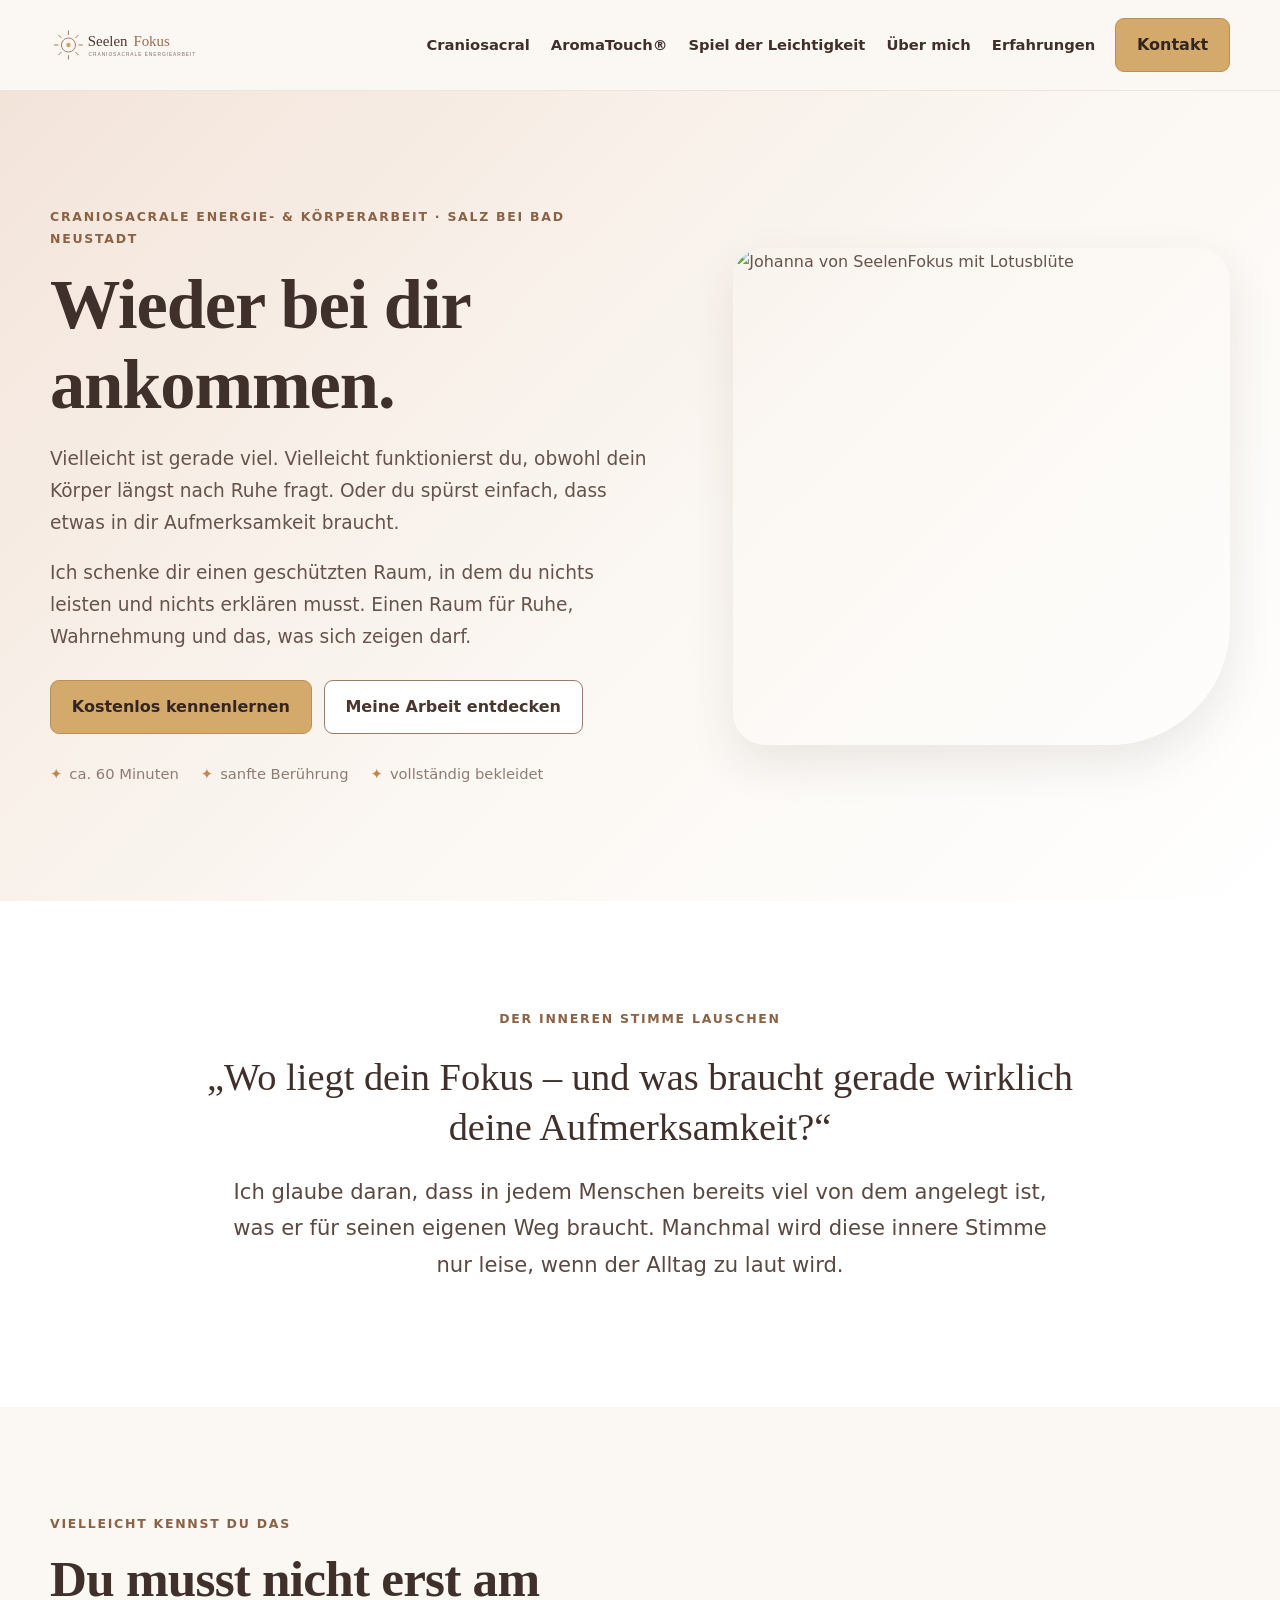
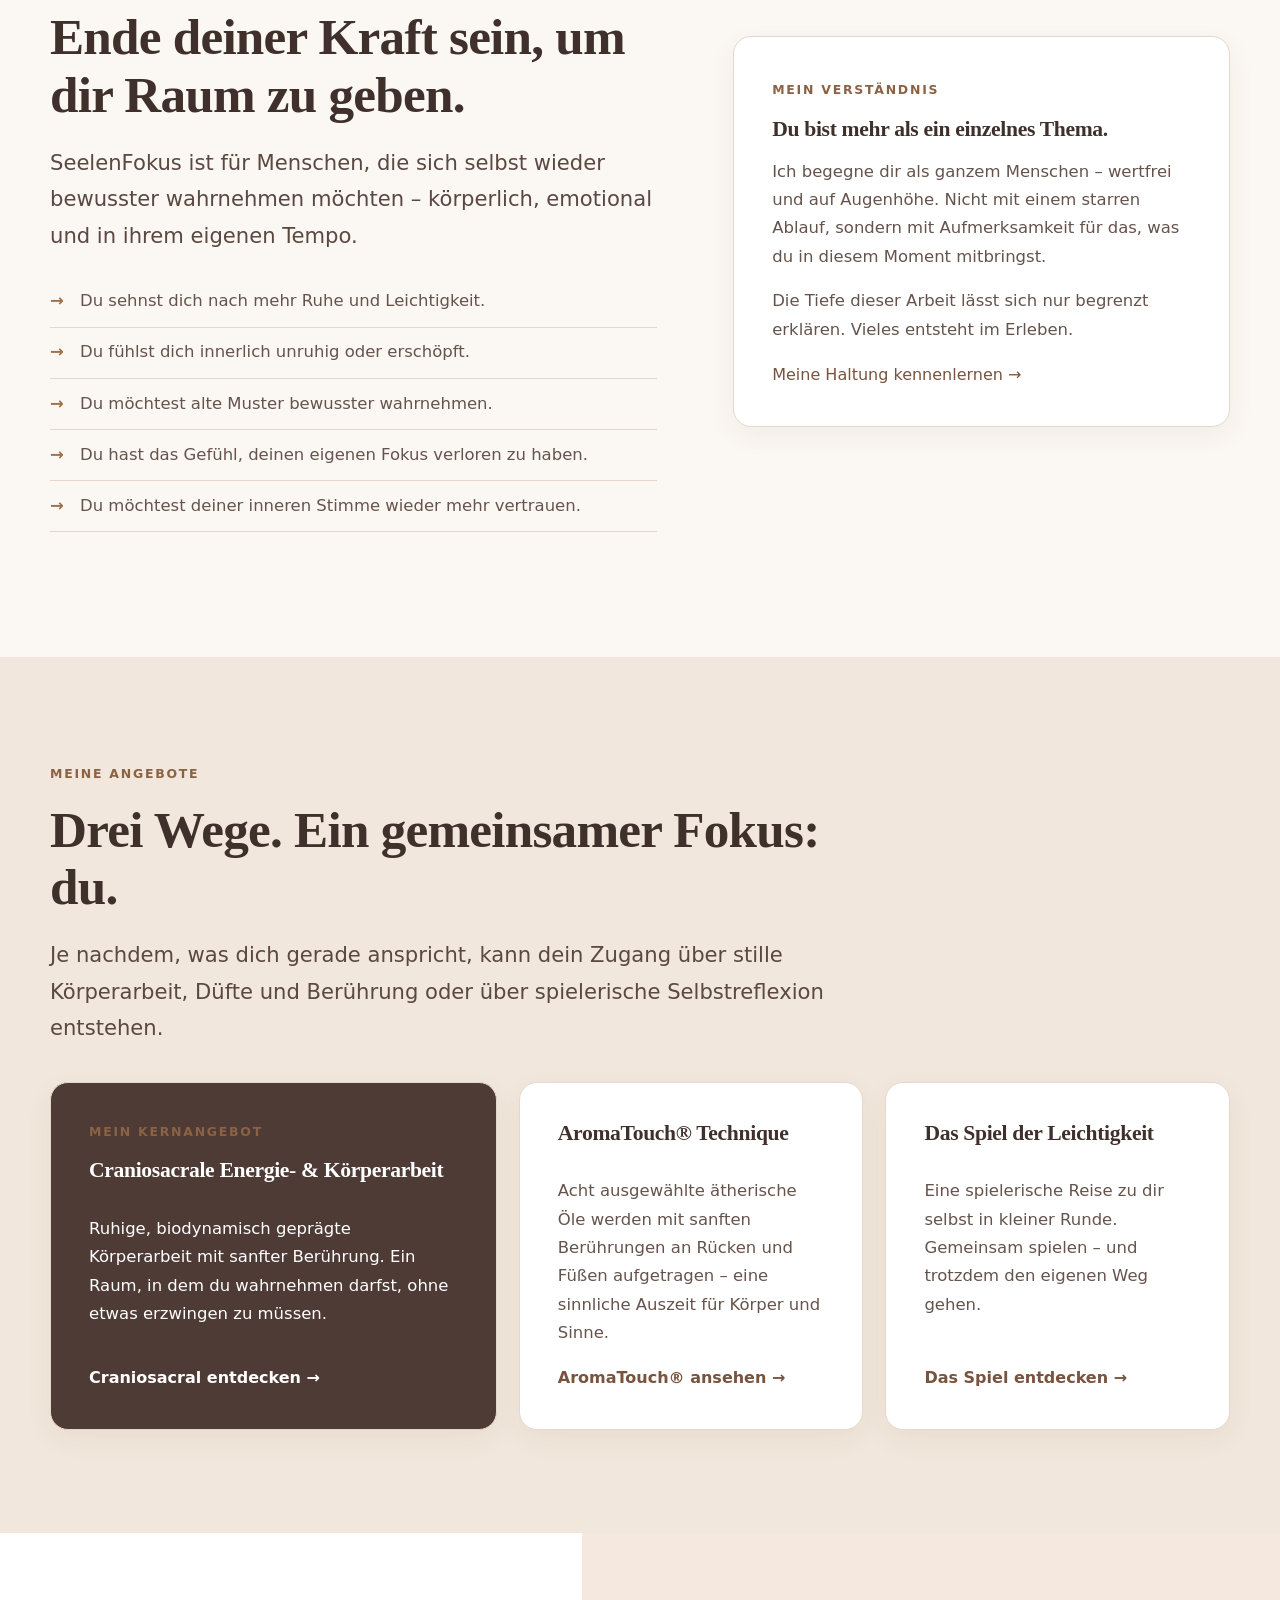
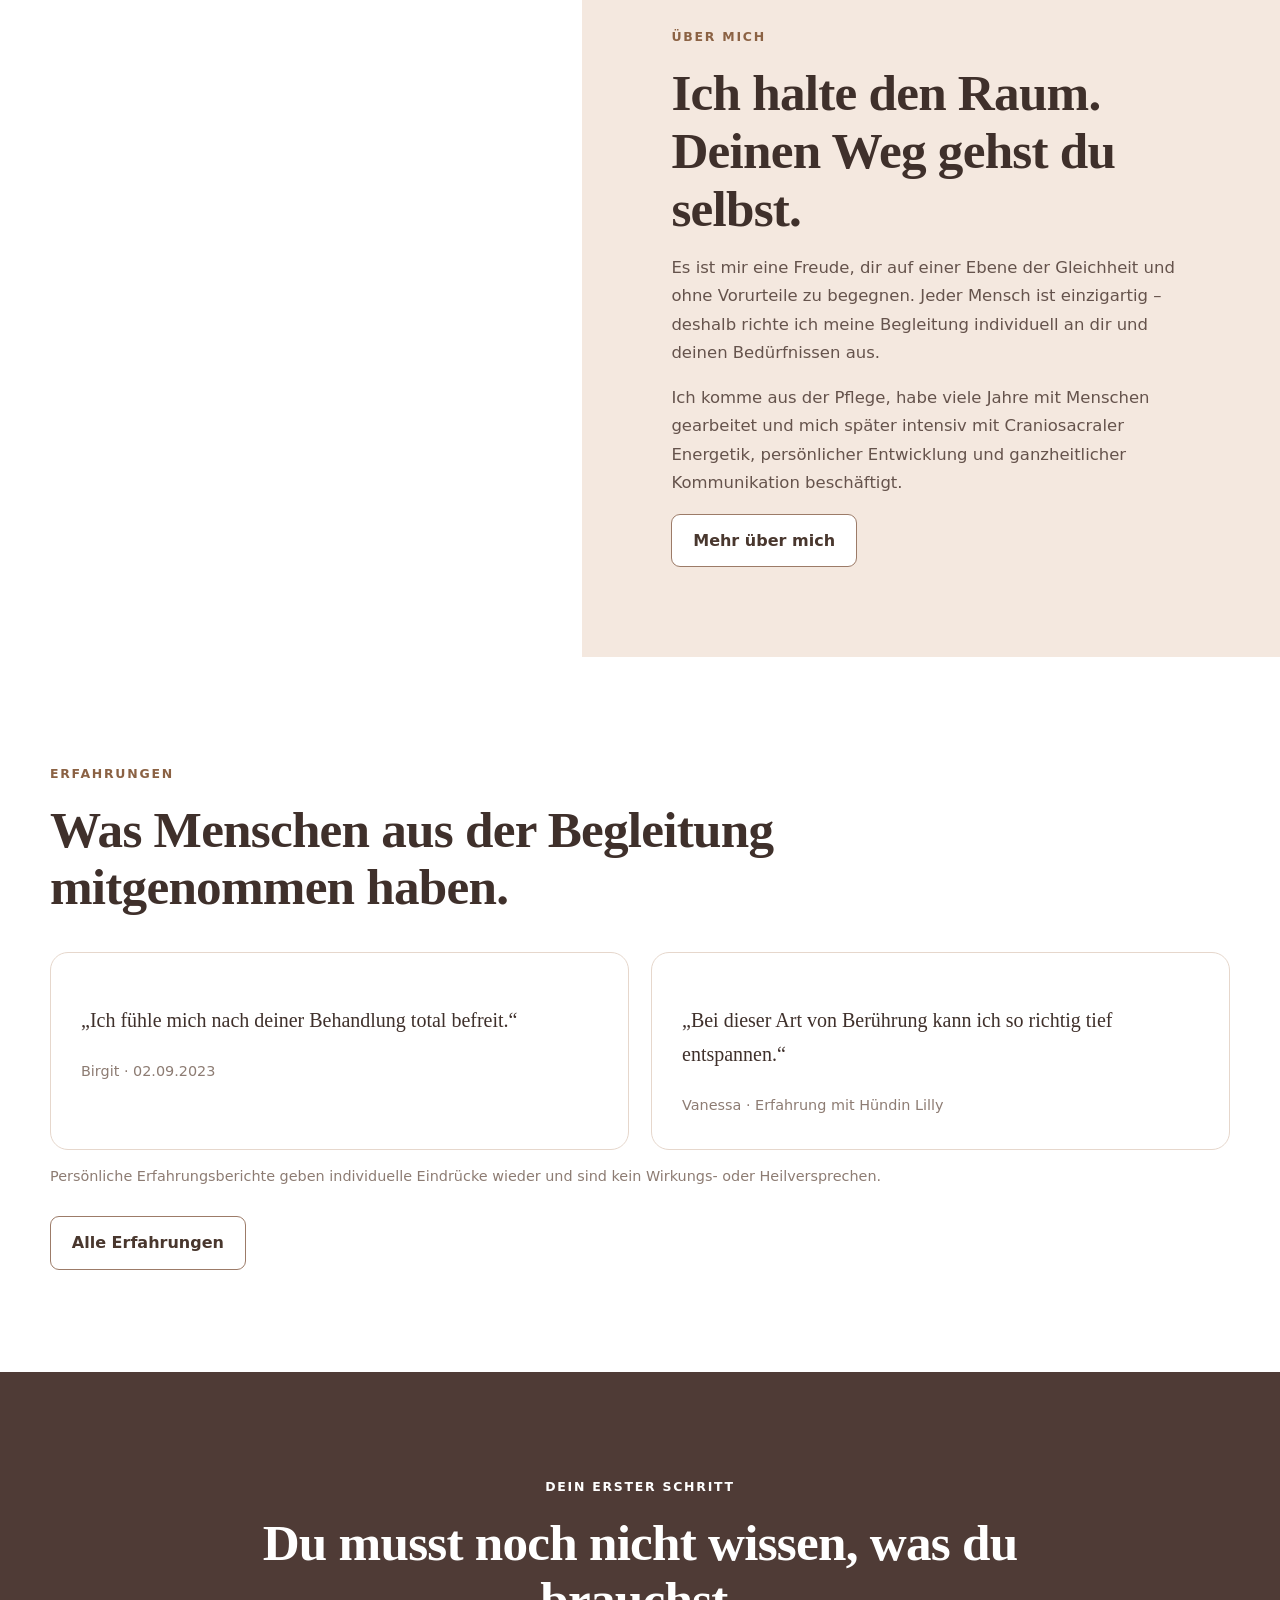
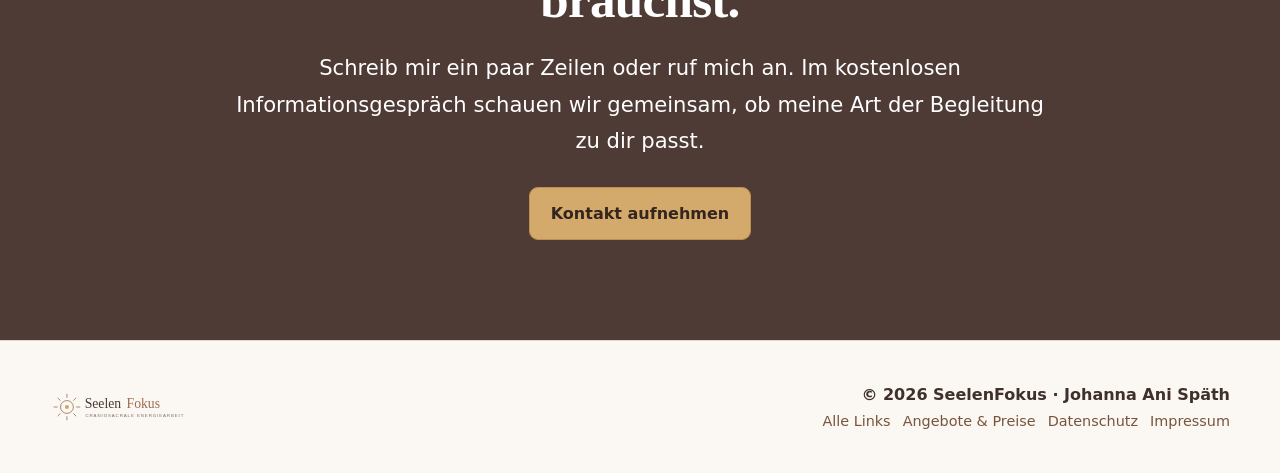
==== commit a7c89575: "update" ====
--- a/index.html
+++ b/index.html
@@ -1,8 +1,8 @@
-<!doctype html><html lang="de"><head><meta charset="utf-8"><meta name="viewport" content="width=device-width,initial-scale=1"><title>SeelenFokus | Craniosacrale Energiearbeit in Salz bei Bad Neustadt</title><meta name="description" content="Craniosacrale Energie- &amp; Körperarbeit, AromaTouch® und Spiel der Leichtigkeit mit Johanna Ani Späth in Salz bei Bad Neustadt."><link rel="canonical" href="https://seelenfokus.com/"><link rel="icon" href="favicon.ico"><link rel="stylesheet" href="css/style.css"><meta property="og:type" content="website"><meta property="og:site_name" content="SeelenFokus"><meta property="og:title" content="SeelenFokus | Craniosacrale Energiearbeit in Salz bei Bad Neustadt"><meta property="og:description" content="Craniosacrale Energie- &amp; Körperarbeit, AromaTouch® und Spiel der Leichtigkeit mit Johanna Ani Späth in Salz bei Bad Neustadt."><meta property="og:url" content="https://seelenfokus.com/"><meta name="twitter:card" content="summary"><script type="application/ld+json">{"@context":"https://schema.org","@type":"ProfessionalService","name":"SeelenFokus","url":"https://seelenfokus.com/","email":"seelenfokus@web.de","telephone":"+4917641498512","address":{"@type":"PostalAddress","streetAddress":"Blauten 1","postalCode":"97616","addressLocality":"Salz","addressCountry":"DE"}}</script></head><body><header class="site-header"><div class="container nav"><a class="nav-logo" href="" aria-label="SeelenFokus Startseite"><img src="assets/images/logo.svg" alt="SeelenFokus – Craniosacrale Energiearbeit" width="360" height="90"></a><nav class="nav-menu" aria-label="Hauptnavigation"><ul class="nav-list"><li><a href="craniosacral/">Craniosacral</a></li><li><a href="aromatouch/">AromaTouch®</a></li><li><a href="spiel-der-leichtigkeit/">Spiel der Leichtigkeit</a></li><li><a href="ueber-mich/">Über mich</a></li><li><a href="erfahrungen/">Erfahrungen</a></li><li><a href="kontakt/">Kontakt</a></li></ul></nav><a class="nav-button" href="kontakt/">Kontakt aufnehmen</a><button class="nav-toggle" aria-label="Menü öffnen" aria-expanded="false">☰</button></div></header><main><section class="hero"><div class="container hero-grid"><div><span class="eyebrow">Craniosacrale Energie- & Körperarbeit in der Rhön</span><h1>Ein stiller Raum für Körper, Seele und das, was gerade Aufmerksamkeit braucht.</h1><p class="hero-copy">Wenn dein Alltag laut geworden ist, du dich innerlich unruhig fühlst oder wieder bewusster bei dir ankommen möchtest, schafft SeelenFokus einen geschützten Rahmen zum Innehalten, Spüren und Nachwirken.</p><p class="hero-copy">Johanna Ani Späth begleitet mit ruhiger Präsenz, sanfter Berührung und einer wertfreien Haltung – ohne etwas erzwingen zu müssen.</p><div class="button-row"><a class="button button-primary" href="kontakt/">Kostenloses Informationsgespräch</a><a class="button button-secondary" href="craniosacral/">Craniosacral kennenlernen</a></div><div class="trust-line"><span>ca. 60 Minuten</span><span>bekleidet auf der Liege</span><span>in Salz bei Bad Neustadt</span></div></div><aside class="hero-card"><img src="assets/images/service-1.svg" width="1200" height="800" alt="Ruhige abstrakte Darstellung der craniosacralen Körperarbeit"><p><strong>SeelenFokus</strong><br>Ruhe · Wahrnehmung · Verbindung · Leichtigkeit</p></aside></div></section>
-<section class="section section--white statement"><div class="container"><span class="eyebrow">Der inneren Stimme lauschen</span><h2>Manchmal beginnt Veränderung nicht mit einer Antwort, sondern mit einem Moment, in dem du wieder hörst, was in dir längst da ist.</h2><p class="lead">SeelenFokus versteht den Menschen als Ganzes. Körperliches Empfinden, Gedanken, Gefühle und persönliche Entwicklung dürfen nebeneinander existieren und gemeinsam betrachtet werden.</p></div></section>
-<section class="section section--cream"><div class="container"><span class="eyebrow">Wobei SeelenFokus begleiten kann</span><h2>Wenn du dir wieder mehr Verbindung zu dir selbst wünschst.</h2><div class="grid-2"><div><p class="lead">Auf der bisherigen SeelenFokus-Seite beschreibt Johanna viele unterschiedliche Anliegen. Gemeinsamer Kern ist der Wunsch nach mehr Ruhe, Selbstwahrnehmung und einem bewussteren Umgang mit dem eigenen Erleben.</p><ul class="recognition"><li>Stress, Erschöpfung oder innere Unruhe</li><li>Wunsch nach Entspannung und Leichtigkeit</li><li>das Gefühl, den eigenen Fokus verloren zu haben</li><li>alte Denk- und Glaubensmuster bewusster wahrnehmen</li><li>mehr Vertrauen in die eigene innere Stimme entwickeln</li><li>persönliche Weiterentwicklung und Selbstwahrnehmung</li></ul></div><div class="card"><h3>Ein wichtiger Rahmen</h3><p>Energetische Anwendungen können als ergänzender Raum für Wohlbefinden, Entspannung und persönliche Wahrnehmung erlebt werden.</p><div class="notice"><strong>Hinweis:</strong> Die Angebote ersetzen keine ärztliche, psychotherapeutische oder heilpraktische Diagnose oder Behandlung. Es werden keine Heilversprechen gegeben.</div><a class="card-link" href="craniosacral/">Mehr über Johannas Arbeitsweise →</a></div></div></div></section>
-<section class="section section--gold"><div class="container"><span class="eyebrow">Drei Angebote</span><h2>Drei unterschiedliche Zugänge – mit einem gemeinsamen Fokus: wieder bewusster bei dir ankommen.</h2><div class="offer-grid"><article class="card offer-card"><h3>Craniosacrale Energie- & Körperarbeit</h3><p>Johannas Kernangebot: biodynamisch geprägte, ruhige Körperarbeit mit sanfter Berührung und viel Raum für dein eigenes Empfinden.</p><a class="card-link" href="craniosacral/">Craniosacral entdecken →</a></article><article class="card offer-card"><h3>AromaTouch® Technique</h3><p>Eine wohltuende Anwendung mit acht ausgewählten ätherischen Ölen entlang von Rücken und Füßen – als sinnliche Auszeit.</p><a class="card-link" href="aromatouch/">AromaTouch® kennenlernen →</a></article><article class="card offer-card"><h3>Das Spiel der Leichtigkeit</h3><p>Eine spielerische Reise zur Selbstreflexion in kleiner Runde. Bis zu sechs Personen spielen gemeinsam – und jede für sich.</p><a class="card-link" href="spiel-der-leichtigkeit/">Mehr über das Spiel →</a></article></div></div></section>
-<section class="section section--white"><div class="container split"><div><span class="eyebrow">Johanna Ani Späth</span><h2>Begleitung auf Augenhöhe – mit Empathie, Wahrnehmung und Respekt vor deinem eigenen Weg.</h2><p>Johanna ist gelernte Hotelfachfrau, examinierte Altenpflegerin und hat sich intensiv in der Craniosacralen Energetik weitergebildet. Seit 2021 beschäftigt sie sich vertieft mit persönlicher Entwicklung, Hochsensibilität und ganzheitlicher Kommunikation.</p><p>Ihre Haltung: Jeder Mensch ist einzigartig. Deshalb gibt es bei SeelenFokus kein starres Schema, sondern einen individuell abgestimmten Raum.</p><div class="button-row"><a class="button button-primary" href="ueber-mich/">Johanna kennenlernen</a></div></div><div><img src="assets/images/about.svg" width="1000" height="1000" alt="Warme Illustration als Platzhalter für ein Portrait von Johanna Ani Späth"></div></div></section>
-<section class="section section--rose"><div class="container"><span class="eyebrow">So beginnt es</span><h2>Der erste Schritt darf leicht sein.</h2><div class="process-grid"><div class="process-step"><span class="step-no">1</span><h3>Kontakt aufnehmen</h3><p>Du schreibst oder rufst kurz an und erzählst, worum es dir gerade geht.</p></div><div class="process-step"><span class="step-no">2</span><h3>Rahmen klären</h3><p>Im kostenlosen Informationsgespräch schaut ihr, welches Angebot und welcher Umfang zu deinem Anliegen passen.</p></div><div class="process-step"><span class="step-no">3</span><h3>Erleben & nachspüren</h3><p>Die Begleitung orientiert sich an dir. Ruhe, Wahrnehmung und dein eigenes Tempo stehen im Mittelpunkt.</p></div></div></div></section>
-<section class="section section--white"><div class="container"><span class="eyebrow">Erfahrungen</span><h2>Persönliche Rückmeldungen aus der bisherigen Arbeit.</h2><div class="grid-2"><div class="quote"><p>„Ich fühle mich nach deiner Behandlung total befreit.“</p><cite>Birgit · Rückmeldung vom 02.09.2023</cite></div><div class="quote"><p>„Bei dieser Art von Berührung kann ich so richtig tief entspannen.“</p><cite>Vanessa · Rückmeldung zu einer Anwendung bei Hündin Lilly</cite></div></div><p style="margin-top:1rem;color:var(--muted);font-size:.9rem">Persönliche Erfahrungsberichte geben individuelle Eindrücke wieder und sind kein Wirkungs- oder Heilversprechen.</p><div class="button-row"><a class="button button-secondary" href="erfahrungen/">Erfahrungen ansehen</a></div></div></section>
-<section class="section section--gold statement"><div class="container"><span class="eyebrow">Kontakt</span><h2>Du musst vorher nicht wissen, welches Angebot „das richtige“ ist.</h2><p class="lead">Schreib Johanna kurz, was dich beschäftigt. Im kostenlosen Informationsgespräch könnt ihr gemeinsam herausfinden, welcher Rahmen zu dir passt.</p><div class="button-row" style="justify-content:center"><a class="button button-primary" href="kontakt/">Kontakt aufnehmen</a><a class="button button-secondary" href="angebote/">Angebote & Preise</a></div></div></section></main><footer class="footer"><div class="container footer-inner"><a class="footer-logo" href="" aria-label="Startseite"><img src="assets/images/logo.svg" alt="SeelenFokus" width="360" height="90"></a><div class="footer-text"><div class="footer-name">© 2026 SeelenFokus · Johanna Ani Späth</div><div class="footer-links"><a href="start/">Alle Links</a><a href="angebote/">Angebote & Preise</a><a href="datenschutz/">Datenschutz</a><a href="impressum/">Impressum</a></div></div></div></footer><script>const nav=document.querySelector('.nav');const toggle=document.querySelector('.nav-toggle');if(toggle){toggle.addEventListener('click',()=>{const open=nav.classList.toggle('open');toggle.setAttribute('aria-expanded',open?'true':'false')})}document.querySelectorAll('.nav-list a').forEach(a=>a.addEventListener('click',()=>nav.classList.remove('open')));</script></body></html>+<!doctype html><html lang="de"><head><meta charset="utf-8"><meta name="viewport" content="width=device-width,initial-scale=1"><title>SeelenFokus | Craniosacrale Energiearbeit in Salz</title><meta name="description" content="Craniosacrale Energie- & Körperarbeit, AromaTouch® und Spiel der Leichtigkeit bei SeelenFokus."><link rel="icon" href="favicon.ico"><link rel="stylesheet" href="css/style.css"></head><body><header class="site-header"><div class="container nav"><a class="nav-logo" href="" aria-label="SeelenFokus Startseite"><img src="assets/images/logo.svg" alt="SeelenFokus" width="360" height="90"></a><nav class="nav-menu"><ul class="nav-list"><li><a class="" href="craniosacral/">Craniosacral</a></li><li><a class="" href="aromatouch/">AromaTouch®</a></li><li><a class="" href="spiel-der-leichtigkeit/">Spiel der Leichtigkeit</a></li><li><a class="" href="ueber-mich/">Über mich</a></li><li><a class="" href="erfahrungen/">Erfahrungen</a></li></ul></nav><a class="nav-button" href="kontakt/">Kontakt</a><button class="nav-toggle" aria-label="Menü öffnen" aria-expanded="false">☰</button></div></header><main>
+<section class="hero-home"><div class="container hero-home-grid"><div><span class="eyebrow">Craniosacrale Energie- & Körperarbeit · Salz bei Bad Neustadt</span><h1>Wieder bei dir ankommen.</h1><p class="hero-copy">Vielleicht ist gerade viel. Vielleicht funktionierst du, obwohl dein Körper längst nach Ruhe fragt. Oder du spürst einfach, dass etwas in dir Aufmerksamkeit braucht.</p><p class="hero-copy">Ich schenke dir einen geschützten Raum, in dem du nichts leisten und nichts erklären musst. Einen Raum für Ruhe, Wahrnehmung und das, was sich zeigen darf.</p><div class="button-row"><a class="button button-primary" href="kontakt/">Kostenlos kennenlernen</a><a class="button button-secondary" href="craniosacral/">Meine Arbeit entdecken</a></div><div class="trust-line"><span>ca. 60 Minuten</span><span>sanfte Berührung</span><span>vollständig bekleidet</span></div></div><div class="hero-photo"><img src="https://www.seelenfokus.com/wp-content/uploads/go-x/u/1df01664-ece7-4a26-b1bd-0ab16a1dfe21/l334%2Ct0%2Cw1333%2Ch1333/image.jpg" alt="Johanna von SeelenFokus mit Lotusblüte"></div></div></section>
+<section class="section section--white"><div class="container pause-card"><span class="eyebrow">Der inneren Stimme lauschen</span><blockquote>„Wo liegt dein Fokus – und was braucht gerade wirklich deine Aufmerksamkeit?“</blockquote><p class="lead" style="margin-inline:auto">Ich glaube daran, dass in jedem Menschen bereits viel von dem angelegt ist, was er für seinen eigenen Weg braucht. Manchmal wird diese innere Stimme nur leise, wenn der Alltag zu laut wird.</p></div></section>
+<section class="section section--cream"><div class="container split"><div><span class="eyebrow">Vielleicht kennst du das</span><h2>Du musst nicht erst am Ende deiner Kraft sein, um dir Raum zu geben.</h2><p class="lead">SeelenFokus ist für Menschen, die sich selbst wieder bewusster wahrnehmen möchten – körperlich, emotional und in ihrem eigenen Tempo.</p><ul class="recognition"><li>Du sehnst dich nach mehr Ruhe und Leichtigkeit.</li><li>Du fühlst dich innerlich unruhig oder erschöpft.</li><li>Du möchtest alte Muster bewusster wahrnehmen.</li><li>Du hast das Gefühl, deinen eigenen Fokus verloren zu haben.</li><li>Du möchtest deiner inneren Stimme wieder mehr vertrauen.</li></ul></div><div class="card"><span class="eyebrow">Mein Verständnis</span><h3>Du bist mehr als ein einzelnes Thema.</h3><p>Ich begegne dir als ganzem Menschen – wertfrei und auf Augenhöhe. Nicht mit einem starren Ablauf, sondern mit Aufmerksamkeit für das, was du in diesem Moment mitbringst.</p><p>Die Tiefe dieser Arbeit lässt sich nur begrenzt erklären. Vieles entsteht im Erleben.</p><a class="card-link" href="ueber-mich/">Meine Haltung kennenlernen →</a></div></div></section>
+<section class="section section--sand"><div class="container"><div class="section-heading"><span class="eyebrow">Meine Angebote</span><h2>Drei Wege. Ein gemeinsamer Fokus: du.</h2><p class="lead">Je nachdem, was dich gerade anspricht, kann dein Zugang über stille Körperarbeit, Düfte und Berührung oder über spielerische Selbstreflexion entstehen.</p></div><div class="offer-grid"><article class="card offer-card"><span class="eyebrow">Mein Kernangebot</span><h3>Craniosacrale Energie- & Körperarbeit</h3><p>Ruhige, biodynamisch geprägte Körperarbeit mit sanfter Berührung. Ein Raum, in dem du wahrnehmen darfst, ohne etwas erzwingen zu müssen.</p><a class="card-link" href="craniosacral/">Craniosacral entdecken →</a></article><article class="card offer-card"><h3>AromaTouch® Technique</h3><p>Acht ausgewählte ätherische Öle werden mit sanften Berührungen an Rücken und Füßen aufgetragen – eine sinnliche Auszeit für Körper und Sinne.</p><a class="card-link" href="aromatouch/">AromaTouch® ansehen →</a></article><article class="card offer-card"><h3>Das Spiel der Leichtigkeit</h3><p>Eine spielerische Reise zu dir selbst in kleiner Runde. Gemeinsam spielen – und trotzdem den eigenen Weg gehen.</p><a class="card-link" href="spiel-der-leichtigkeit/">Das Spiel entdecken →</a></article></div></div></section>
+<section class="image-band"><div class="photo" style="background-image:url('https://www.seelenfokus.com/wp-content/uploads/go-x/u/3ee4e845-93d5-4ab9-8305-d2721d96c429/l0%2Ct129%2Cw944%2Ch944/image.jpg')"></div><div class="copy"><div><span class="eyebrow">Über mich</span><h2>Ich halte den Raum. Deinen Weg gehst du selbst.</h2><p>Es ist mir eine Freude, dir auf einer Ebene der Gleichheit und ohne Vorurteile zu begegnen. Jeder Mensch ist einzigartig – deshalb richte ich meine Begleitung individuell an dir und deinen Bedürfnissen aus.</p><p>Ich komme aus der Pflege, habe viele Jahre mit Menschen gearbeitet und mich später intensiv mit Craniosacraler Energetik, persönlicher Entwicklung und ganzheitlicher Kommunikation beschäftigt.</p><a class="button button-secondary" href="ueber-mich/">Mehr über mich</a></div></div></section>
+<section class="section section--white"><div class="container"><div class="section-heading"><span class="eyebrow">Erfahrungen</span><h2>Was Menschen aus der Begleitung mitgenommen haben.</h2></div><div class="quote-grid"><div class="quote"><p>„Ich fühle mich nach deiner Behandlung total befreit.“</p><cite>Birgit · 02.09.2023</cite></div><div class="quote"><p>„Bei dieser Art von Berührung kann ich so richtig tief entspannen.“</p><cite>Vanessa · Erfahrung mit Hündin Lilly</cite></div></div><p class="small-note">Persönliche Erfahrungsberichte geben individuelle Eindrücke wieder und sind kein Wirkungs- oder Heilversprechen.</p><div class="button-row"><a class="button button-secondary" href="erfahrungen/">Alle Erfahrungen</a></div></div></section>
+<section class="closing closing--dark"><div class="container"><span class="eyebrow">Dein erster Schritt</span><h2>Du musst noch nicht wissen, was du brauchst.</h2><p class="lead" style="margin-inline:auto">Schreib mir ein paar Zeilen oder ruf mich an. Im kostenlosen Informationsgespräch schauen wir gemeinsam, ob meine Art der Begleitung zu dir passt.</p><div class="button-row" style="justify-content:center"><a class="button button-primary" href="kontakt/">Kontakt aufnehmen</a></div></div></section></main><footer class="footer"><div class="container footer-inner"><a class="footer-logo" href=""><img src="assets/images/logo.svg" alt="SeelenFokus"></a><div class="footer-text"><div class="footer-name">© 2026 SeelenFokus · Johanna Ani Späth</div><div class="footer-links"><a href="start/">Alle Links</a><a href="angebote/">Angebote & Preise</a><a href="datenschutz/">Datenschutz</a><a href="impressum/">Impressum</a></div></div></div></footer><script>const nav=document.querySelector('.nav'),t=document.querySelector('.nav-toggle');if(t)t.addEventListener('click',()=>{const o=nav.classList.toggle('open');t.setAttribute('aria-expanded',o?'true':'false')});</script></body></html>
--- a/css/style.css
+++ b/css/style.css
@@ -1,57 +1,9 @@
-/* SeelenFokus – Mehrseiten-Website */
-:root {
-  --primary: #b6814f;
-  --primary-dark: #78533b;
-  --primary-deep: #51382d;
-  --text: #3c2d28;
-  --body: #655650;
-  --muted: #82746d;
-  --header-bg: #fbf7f2;
-  --surface-warm: #f7eee7;
-  --surface-gold: #efe2cf;
-  --surface-rose: #f1e3df;
-  --card-light: #fffaf6;
-  --card-dark: #5d4942;
-  --button-bg: #d6ae72;
-  --button-hover: #c89a5b;
-  --line: #e4d5ca;
-  --white: #ffffff;
-  --shadow: 0 14px 38px rgba(83, 54, 40, .09);
-  --radius-sm: 8px;
-  --radius-md: 14px;
-  --radius-lg: 22px;
-  --max-width: 1180px;
-  --header-height: 76px;
+:root{
+ --ink:#3f302b;--text:#65534c;--muted:#8d7c73;--cream:#fbf7f2;--sand:#f2e7dc;--rose:#f0dfd9;--gold:#c79b62;--gold-soft:#ead5b6;--wine:#6b4743;--line:#e6d7cc;--white:#fff;--shadow:0 18px 46px rgba(72,49,38,.10);--r:18px;--max:1180px
 }
-*{box-sizing:border-box}
-html{scroll-behavior:smooth}
-body{margin:0;font-family:system-ui,-apple-system,BlinkMacSystemFont,"Segoe UI",Roboto,Helvetica,Arial,sans-serif;color:var(--body);background:var(--white);line-height:1.68;-webkit-font-smoothing:antialiased}
-img{display:block;max-width:100%;height:auto}
-a{color:var(--primary-dark);text-decoration:none} a:hover{text-decoration:underline}
-button,a{-webkit-tap-highlight-color:transparent}
-h1,h2,h3{font-family:Georgia,"Times New Roman",serif;color:var(--text);line-height:1.16;margin:0 0 1rem;letter-spacing:-.012em}
-h1{font-size:clamp(2.55rem,5vw,4.5rem);max-width:920px}
-h2{font-size:clamp(2rem,3.6vw,3.05rem)} h3{font-size:1.38rem}
-p,li{font-size:1.04rem}
-.container{width:min(calc(100% - 44px),var(--max-width));margin-inline:auto}.narrow{width:min(calc(100% - 44px),820px);margin-inline:auto}
-.section{padding:clamp(68px,8vw,108px) 0}.section--cream{background:var(--surface-warm)}.section--gold{background:linear-gradient(135deg,var(--surface-gold),#fbf7f2 72%)}.section--rose{background:var(--surface-rose)}.section--white{background:#fff}
-.eyebrow{display:inline-block;margin-bottom:1rem;color:var(--primary-dark);font-size:.79rem;font-weight:800;letter-spacing:.13em;text-transform:uppercase}.lead{max-width:790px;color:#55453f;font-size:clamp(1.14rem,2vw,1.35rem)}
-.site-header{position:sticky;top:0;z-index:100;background:rgba(251,247,242,.97);border-bottom:1px solid rgba(81,56,45,.09);backdrop-filter:blur(8px)}
-.nav{min-height:var(--header-height);display:flex;align-items:center;gap:22px;padding-block:8px}.nav-logo{margin-right:auto;flex:0 0 auto}.nav-logo img{width:155px;height:auto}.nav-menu{display:block}.nav-list{display:flex;align-items:center;gap:21px;list-style:none;margin:0;padding:0}.nav-list a{color:#392c27;font-size:.92rem;font-weight:650}.nav-list a:hover{color:var(--primary-dark);text-decoration:none}.nav-button,.button{display:inline-flex;align-items:center;justify-content:center;min-height:46px;padding:.75rem 1.35rem;border-radius:var(--radius-sm);font-weight:700;line-height:1.25;text-align:center;transition:background .18s ease,border-color .18s ease,transform .18s ease}.nav-button{color:#352720;background:var(--button-bg);border:1px solid #bc884d}.nav-button:hover{background:var(--button-hover);text-decoration:none;transform:translateY(-1px)}.nav-toggle{display:none;border:0;background:transparent;color:#392c27;font-size:1.7rem;cursor:pointer}
-.button-row{display:flex;flex-wrap:wrap;gap:12px;margin-top:1.8rem}.button-primary{color:#33251e;background:var(--button-bg);border:1px solid #bc884d}.button-primary:hover{background:var(--button-hover);text-decoration:none;transform:translateY(-1px)}.button-secondary{color:#3d2d27;background:#fff;border:1px solid #8c6b5a}.button-secondary:hover{background:#fcf7f3;text-decoration:none;transform:translateY(-1px)}
-.hero{padding:clamp(72px,9vw,124px) 0;background:linear-gradient(135deg,#f4e8df 0%,#fbf7f2 54%,#fff 100%)}.hero-grid{display:grid;grid-template-columns:minmax(0,1.18fr) minmax(300px,.82fr);gap:clamp(42px,6vw,76px);align-items:center}.hero-copy{max-width:735px;color:#55453f;font-size:1.18rem}.trust-line{display:flex;flex-wrap:wrap;gap:12px 24px;margin-top:2rem;color:var(--muted);font-size:.93rem}.trust-line span::before{content:"✦";margin-right:7px;color:var(--primary);font-weight:900}.hero-card{padding:28px;background:rgba(255,255,255,.7);border:1px solid var(--line);border-radius:var(--radius-lg);box-shadow:var(--shadow)}.hero-card img{border-radius:var(--radius-md);background:var(--surface-gold)}.hero-card p{margin:.9rem 0 0;font-size:.95rem}.hero-card strong{color:var(--text)}
-.page-hero{padding:clamp(62px,8vw,104px) 0;background:linear-gradient(135deg,var(--surface-warm),#fff)}.page-hero h1{max-width:900px}.breadcrumbs{font-size:.88rem;color:var(--muted);margin-bottom:1.1rem}.breadcrumbs a{color:var(--primary-dark)}
-.statement{text-align:center}.statement h2{max-width:930px;margin-inline:auto}.statement p{max-width:780px;margin:0 auto}
-.grid-2{display:grid;grid-template-columns:repeat(2,minmax(0,1fr));gap:25px}.grid-3{display:grid;grid-template-columns:repeat(3,minmax(0,1fr));gap:23px}.card{padding:clamp(26px,3.5vw,40px);background:#fff;border:1px solid var(--line);border-radius:var(--radius-md);box-shadow:0 8px 25px rgba(81,56,45,.055)}.card.dark{color:#fff;background:var(--card-dark);border-color:var(--card-dark)}.card.dark h2,.card.dark h3,.card.dark p,.card.dark li,.card.dark a{color:#fff}.card-link{display:inline-block;margin-top:1rem;font-weight:800}.recognition{list-style:none;padding:0;margin:1.35rem 0}.recognition li{position:relative;padding:11px 0 11px 31px;border-bottom:1px solid var(--line)}.recognition li::before{content:"→";position:absolute;left:0;color:var(--primary-dark);font-weight:900}
-.split{display:grid;grid-template-columns:minmax(0,1fr) minmax(0,1fr);gap:clamp(42px,6vw,72px);align-items:center}.split img{border-radius:var(--radius-lg);background:var(--surface-gold)}.split.reverse>div:first-child{order:2}.split.reverse>div:last-child{order:1}
-.offer-grid{display:grid;grid-template-columns:repeat(3,minmax(0,1fr));gap:24px;margin-top:2rem}.offer-card{display:flex;flex-direction:column;min-height:100%}.offer-card .card-link{margin-top:auto;padding-top:1.3rem}.price{font-family:Georgia,"Times New Roman",serif;font-size:2rem;color:var(--text);font-weight:700}.price small{font-family:system-ui,sans-serif;font-size:.9rem;color:var(--muted);font-weight:500}
-.process-grid{display:grid;grid-template-columns:repeat(3,minmax(0,1fr));gap:22px;margin-top:2rem}.process-step{padding:28px;background:#fff;border:1px solid var(--line);border-radius:var(--radius-md)}.step-no{display:inline-flex;width:36px;height:36px;align-items:center;justify-content:center;border-radius:50%;background:var(--surface-gold);color:var(--primary-deep);font-weight:800;margin-bottom:1rem}
-.notice{padding:20px 22px;margin:1.5rem 0;background:#fffaf4;border-left:4px solid var(--primary);border-radius:0 var(--radius-sm) var(--radius-sm) 0}.notice strong{color:var(--text)}
-.quote{padding:30px;background:#fff;border:1px solid var(--line);border-radius:var(--radius-md);box-shadow:0 8px 25px rgba(81,56,45,.055)}.quote p{font-family:Georgia,"Times New Roman",serif;color:var(--text);font-size:1.18rem;margin-top:0}.quote cite{font-style:normal;color:var(--muted);font-size:.9rem}
-.faq-list{display:grid;gap:12px;margin-top:2rem}.faq-list details{background:#fff;border:1px solid var(--line);border-radius:var(--radius-sm);padding:1rem 1.15rem}.faq-list summary{cursor:pointer;color:var(--text);font-weight:750}.faq-list details p{margin:.9rem 0 .15rem}
-.contact-grid{display:grid;grid-template-columns:1.15fr .85fr;gap:30px;align-items:start}.contact-box{padding:30px;background:#fff;border:1px solid var(--line);border-radius:var(--radius-md)}.contact-list{list-style:none;padding:0;margin:1.2rem 0}.contact-list li{padding:.55rem 0;border-bottom:1px solid var(--line)}.contact-list strong{color:var(--text)}
-.footer{padding:42px 0;background:#fbf7f2;border-top:1px solid var(--line)}.footer-inner{display:flex;align-items:center;gap:30px}.footer-logo img{width:145px}.footer-text{margin-left:auto;text-align:right}.footer-links{display:flex;flex-wrap:wrap;justify-content:flex-end;gap:8px 12px;margin-top:.4rem;font-size:.9rem}.footer-name{color:var(--text);font-weight:650}
-.linkhub{max-width:720px;margin:auto}.linkhub-grid{display:grid;gap:13px;margin-top:2rem}.linkhub-grid a{display:flex;justify-content:space-between;gap:20px;padding:1.05rem 1.15rem;background:#fff;border:1px solid var(--line);border-radius:var(--radius-sm);font-weight:750}.linkhub-grid a:hover{background:var(--surface-warm);text-decoration:none}
-.legal h2{margin-top:2rem}.legal h3{margin-top:1.5rem}.legal p,.legal li{font-size:.98rem}
-@media(max-width:980px){.nav-menu,.nav .nav-button{display:none}.nav-toggle{display:block}.nav.open{flex-wrap:wrap}.nav.open .nav-menu{display:block;order:3;width:100%}.nav.open .nav-list{display:grid;gap:0;padding:10px 0 14px}.nav.open .nav-list a{display:block;padding:10px 0;border-top:1px solid var(--line)}.hero-grid,.split,.contact-grid{grid-template-columns:1fr}.hero-card{max-width:520px}.offer-grid,.grid-3,.process-grid{grid-template-columns:1fr 1fr}.split.reverse>div:first-child,.split.reverse>div:last-child{order:initial}}
-@media(max-width:680px){.container,.narrow{width:min(calc(100% - 30px),var(--max-width))}.section{padding:58px 0}.hero,.page-hero{padding:58px 0}.nav-logo img{width:138px}.offer-grid,.grid-2,.grid-3,.process-grid{grid-template-columns:1fr}.button-row{display:grid}.button{width:100%}.footer-inner{align-items:flex-start;flex-direction:column}.footer-text{margin-left:0;text-align:left}.footer-links{justify-content:flex-start}.hero-card{padding:18px}h1{font-size:clamp(2.2rem,12vw,3.2rem)}}
+*{box-sizing:border-box}html{scroll-behavior:smooth}body{margin:0;font-family:system-ui,-apple-system,"Segoe UI",Roboto,Arial,sans-serif;color:var(--text);background:#fff;line-height:1.72;-webkit-font-smoothing:antialiased}img{max-width:100%;display:block}a{color:#78543e;text-decoration:none}a:hover{text-decoration:underline}.container{width:min(calc(100% - 44px),var(--max));margin:auto}.narrow{width:min(calc(100% - 44px),820px);margin:auto}h1,h2,h3{font-family:Georgia,"Times New Roman",serif;color:var(--ink);line-height:1.13;margin:0 0 1rem;letter-spacing:-.015em}h1{font-size:clamp(2.65rem,5.5vw,4.7rem)}h2{font-size:clamp(2rem,4vw,3.2rem)}h3{font-size:1.35rem}p,li{font-size:1.03rem}.lead{font-size:clamp(1.12rem,2vw,1.32rem);color:#5a4841;max-width:820px}.eyebrow{display:inline-block;margin-bottom:1rem;font-size:.78rem;font-weight:800;letter-spacing:.14em;text-transform:uppercase;color:#8b6244}.section{padding:clamp(68px,8vw,112px) 0}.section--cream{background:var(--cream)}.section--sand{background:var(--sand)}.section--rose{background:var(--rose)}.section--white{background:#fff}.section--dark{background:#4f3b36;color:#f8f0ea}.section--dark h2,.section--dark h3,.section--dark p,.section--dark .eyebrow{color:#fff}.section-heading{max-width:820px;margin-bottom:2.2rem}.small-note{font-size:.9rem;color:var(--muted)}
+.site-header{position:sticky;top:0;z-index:20;background:rgba(251,247,242,.96);border-bottom:1px solid rgba(100,72,58,.10);backdrop-filter:blur(10px)}.nav{min-height:76px;display:flex;align-items:center;gap:20px}.nav-logo{margin-right:auto}.nav-logo img{width:158px}.nav-list{display:flex;list-style:none;gap:21px;margin:0;padding:0;align-items:center}.nav-list a{color:#3f302b;font-size:.92rem;font-weight:680}.nav-list a.active{color:#9b6b46}.nav-button,.button{display:inline-flex;align-items:center;justify-content:center;min-height:46px;padding:.75rem 1.3rem;border-radius:9px;font-weight:760;transition:.18s}.nav-button,.button-primary{background:#d3aa6c;border:1px solid #bd8e52;color:#34261f}.nav-button:hover,.button-primary:hover{background:#c79a5c;text-decoration:none;transform:translateY(-1px)}.button-secondary{background:#fff;border:1px solid #9c7b68;color:#49372e}.button-secondary:hover{background:#faf3ed;text-decoration:none}.button-row{display:flex;flex-wrap:wrap;gap:12px;margin-top:1.7rem}.nav-toggle{display:none;background:none;border:0;font-size:1.6rem;color:var(--ink)}
+.hero-home{background:linear-gradient(135deg,#f3e4da 0%,#fbf7f2 54%,#fff 100%);padding:clamp(70px,9vw,126px) 0}.hero-home-grid,.hero-editorial,.split,.contact-grid,.price-layout{display:grid;grid-template-columns:minmax(0,1.1fr) minmax(320px,.9fr);gap:clamp(38px,6vw,76px);align-items:center}.hero-copy{font-size:1.16rem;max-width:720px}.hero-photo{position:relative}.hero-photo img{width:100%;aspect-ratio:1/1;object-fit:cover;border-radius:32px 32px 120px 32px;box-shadow:var(--shadow)}.hero-photo:after{content:"";position:absolute;inset:auto -18px -18px auto;width:120px;height:120px;border:1px solid #c9a06e;border-radius:50%;opacity:.7;z-index:-1}.trust-line{display:flex;flex-wrap:wrap;gap:10px 22px;margin-top:1.7rem;color:var(--muted);font-size:.92rem}.trust-line span:before{content:"✦";margin-right:7px;color:#bd8951}.pause-card{max-width:930px;margin:auto;text-align:center}.pause-card blockquote{font-family:Georgia,"Times New Roman",serif;color:var(--ink);font-size:clamp(1.8rem,3vw,2.8rem);line-height:1.3;margin:.5rem 0 1rem}.recognition{list-style:none;padding:0;margin:1.4rem 0}.recognition li{position:relative;padding:.68rem 0 .68rem 30px;border-bottom:1px solid var(--line)}.recognition li:before{content:"→";position:absolute;left:0;color:#9f704b;font-weight:900}.card{background:#fff;border:1px solid var(--line);border-radius:var(--r);padding:clamp(25px,3vw,38px);box-shadow:0 9px 28px rgba(72,49,38,.055)}.offer-grid{display:grid;grid-template-columns:1.18fr .91fr .91fr;gap:22px}.offer-card{min-height:280px;display:flex;flex-direction:column}.offer-card:first-child{background:#4f3b36;color:#f8f2ed}.offer-card:first-child h3,.offer-card:first-child p,.offer-card:first-child a{color:#fff}.offer-card .card-link{margin-top:auto;font-weight:800}.image-band{display:grid;grid-template-columns:1fr 1.2fr;min-height:520px}.image-band .photo{min-height:520px;background-position:center;background-size:cover}.image-band .copy{display:flex;align-items:center;padding:clamp(40px,7vw,90px);background:#f4e8df}.image-band .copy>div{max-width:610px}.quote-grid{display:grid;grid-template-columns:1fr 1fr;gap:22px}.quote{padding:30px;border:1px solid var(--line);border-radius:var(--r);background:#fff}.quote p{font-family:Georgia,"Times New Roman",serif;color:var(--ink);font-size:1.25rem}.quote cite{font-style:normal;color:var(--muted);font-size:.9rem}
+.page-hero{padding:clamp(58px,8vw,102px) 0;background:#f8efe8}.page-hero--cranio{background:linear-gradient(135deg,#efe3da 0%,#f9f5f1 67%,#fff)}.page-hero--game{background:linear-gradient(135deg,#f2ead9,#f7f0e8 60%,#fff)}.page-hero--about{background:linear-gradient(135deg,#eee0dc,#fbf7f2)}.page-hero--aroma{background:linear-gradient(135deg,#efe5d4,#fbf7f2)}.breadcrumbs{font-size:.87rem;color:var(--muted);margin-bottom:1rem}.hero-editorial img{width:100%;aspect-ratio:4/5;object-fit:cover;border-radius:26px;box-shadow:var(--shadow)}.hero-editorial .portrait-soft{border-radius:50% 50% 30px 30px}.editorial{display:grid;grid-template-columns:250px minmax(0,1fr);gap:clamp(34px,6vw,80px);align-items:start}.editorial-kicker{position:sticky;top:110px}.side-note{font-family:Georgia,"Times New Roman",serif;font-size:1.15rem;color:#806655}.editorial-copy{max-width:800px}.editorial-copy p{font-size:1.08rem}.focus-panel{display:grid;grid-template-columns:1.12fr .88fr;gap:40px;padding:clamp(34px,5vw,62px);border-radius:28px;background:#fff;border:1px solid var(--line);box-shadow:var(--shadow)}.principles{padding:28px;border-radius:18px;background:#f6eee7}.principle-list{display:grid;gap:10px}.principle-list span{display:block;padding:.72rem 0;border-bottom:1px solid #e2d2c7}.timeline{max-width:900px}.timeline article{display:grid;grid-template-columns:64px 1fr;gap:20px;padding:22px 0;border-bottom:1px solid var(--line)}.timeline article>span{width:48px;height:48px;border-radius:50%;background:#ead4b4;color:#684a36;display:flex;align-items:center;justify-content:center;font-weight:800}.price-pills{display:flex;flex-wrap:wrap;gap:14px;margin:1.4rem 0}.price-pills>div{padding:16px 20px;background:#fff;border:1px solid #d9c4b4;border-radius:12px}.price-pills strong{display:block;color:var(--ink);font-family:Georgia,serif;font-size:1.8rem}.why-card{padding:30px;background:#fff;border:1px solid var(--line);border-radius:22px;box-shadow:var(--shadow)}.animal-note{display:grid;grid-template-columns:1fr .9fr;gap:35px;align-items:start}.notice{padding:20px 22px;background:#fff9f3;border-left:4px solid #bd8951;border-radius:0 10px 10px 0}.closing{padding:clamp(68px,8vw,100px) 0;text-align:center}.closing .container{max-width:900px}.closing--rose{background:#ecdcd7}.closing--dark{background:#4f3b36}.closing--dark h2,.closing--dark p,.closing--dark .eyebrow{color:#fff}.profile-grid{display:grid;grid-template-columns:.8fr 1.2fr;gap:clamp(40px,6vw,80px);align-items:center}.profile-grid img{aspect-ratio:1/1;object-fit:cover;border-radius:50%;box-shadow:var(--shadow)}.values-grid{display:grid;grid-template-columns:repeat(4,1fr);gap:14px}.value-chip{padding:18px;border:1px solid var(--line);border-radius:14px;background:#fff;text-align:center;color:var(--ink);font-weight:700}.game-hero-photo img{aspect-ratio:4/3}.game-facts{display:grid;grid-template-columns:repeat(3,1fr);gap:16px}.fact{padding:24px;background:#fff;border:1px solid var(--line);border-radius:16px}.fact strong{display:block;font-family:Georgia,serif;color:var(--ink);font-size:1.55rem}.aroma-list{display:grid;grid-template-columns:repeat(2,1fr);gap:12px}.aroma-list div{padding:16px 18px;background:#fff;border:1px solid var(--line);border-radius:12px}.contact-grid{align-items:start}.contact-box{padding:30px;background:#fff;border:1px solid var(--line);border-radius:18px}.contact-list{list-style:none;padding:0}.contact-list li{padding:.7rem 0;border-bottom:1px solid var(--line)}.price{font-family:Georgia,serif;font-size:2rem;color:var(--ink);font-weight:700}.linkhub{max-width:720px;margin:auto}.linkhub-grid{display:grid;gap:12px}.linkhub-grid a{display:flex;justify-content:space-between;padding:1rem 1.1rem;border:1px solid var(--line);border-radius:10px;background:#fff;font-weight:700}.legal h2{margin-top:2rem}.footer{padding:40px 0;background:#fbf7f2;border-top:1px solid var(--line)}.footer-inner{display:flex;align-items:center;gap:24px}.footer-logo img{width:145px}.footer-text{margin-left:auto;text-align:right}.footer-links{display:flex;flex-wrap:wrap;justify-content:flex-end;gap:8px 12px;font-size:.9rem}.footer-name{color:var(--ink);font-weight:650}
+@media(max-width:980px){.nav-menu,.nav .nav-button{display:none}.nav-toggle{display:block}.nav.open{flex-wrap:wrap}.nav.open .nav-menu{display:block;width:100%;order:3}.nav.open .nav-list{display:grid;gap:0;padding:8px 0 14px}.nav.open .nav-list a{display:block;padding:9px 0;border-top:1px solid var(--line)}.hero-home-grid,.hero-editorial,.split,.contact-grid,.price-layout,.focus-panel,.profile-grid,.animal-note,.editorial{grid-template-columns:1fr}.editorial-kicker{position:static}.offer-grid,.values-grid{grid-template-columns:1fr 1fr}.image-band{grid-template-columns:1fr}.image-band .photo{min-height:420px}.game-facts{grid-template-columns:1fr 1fr}}
+@media(max-width:680px){.container,.narrow{width:min(calc(100% - 30px),var(--max))}.section{padding:58px 0}.hero-home,.page-hero{padding:56px 0}.nav-logo img{width:140px}.offer-grid,.quote-grid,.values-grid,.game-facts,.aroma-list{grid-template-columns:1fr}.button-row{display:grid}.button{width:100%}.hero-photo img{border-radius:24px 24px 70px 24px}.footer-inner{flex-direction:column;align-items:flex-start}.footer-text{margin-left:0;text-align:left}.footer-links{justify-content:flex-start}.image-band .photo{min-height:330px}.timeline article{grid-template-columns:52px 1fr}}
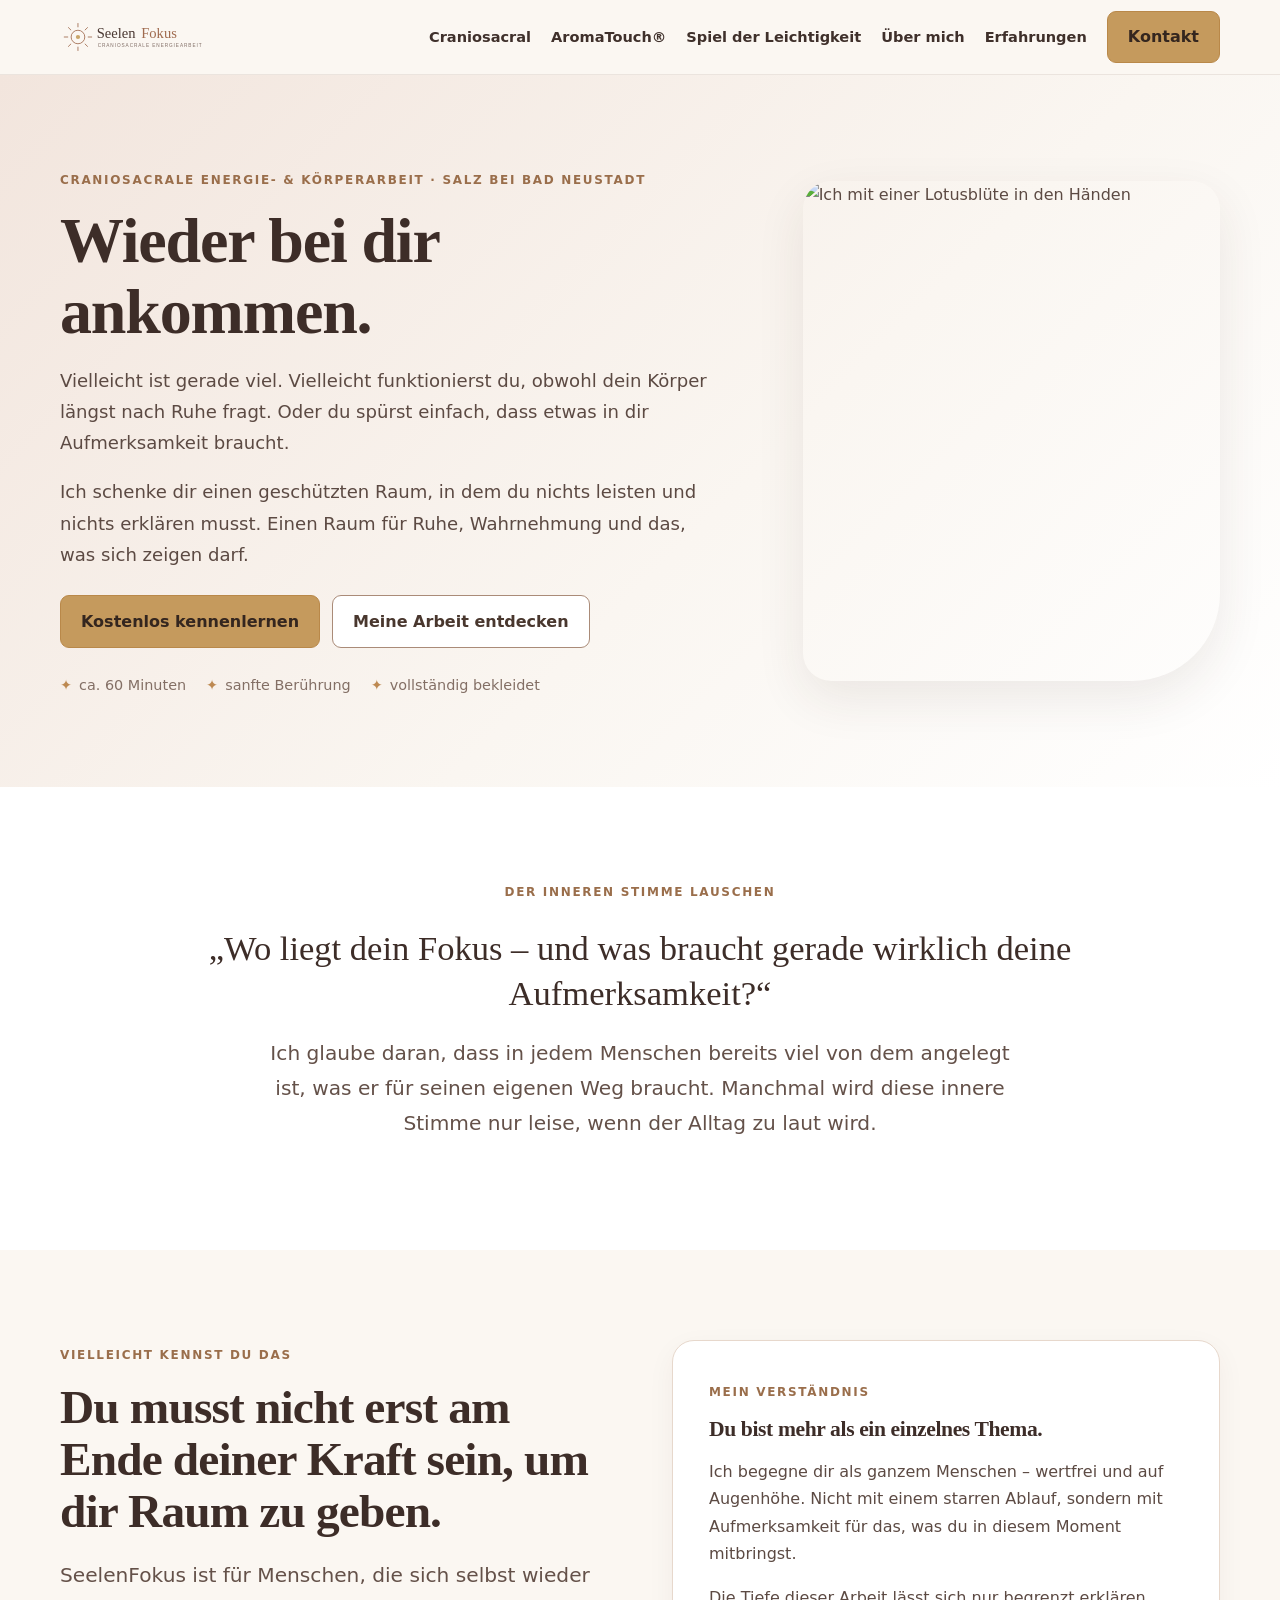
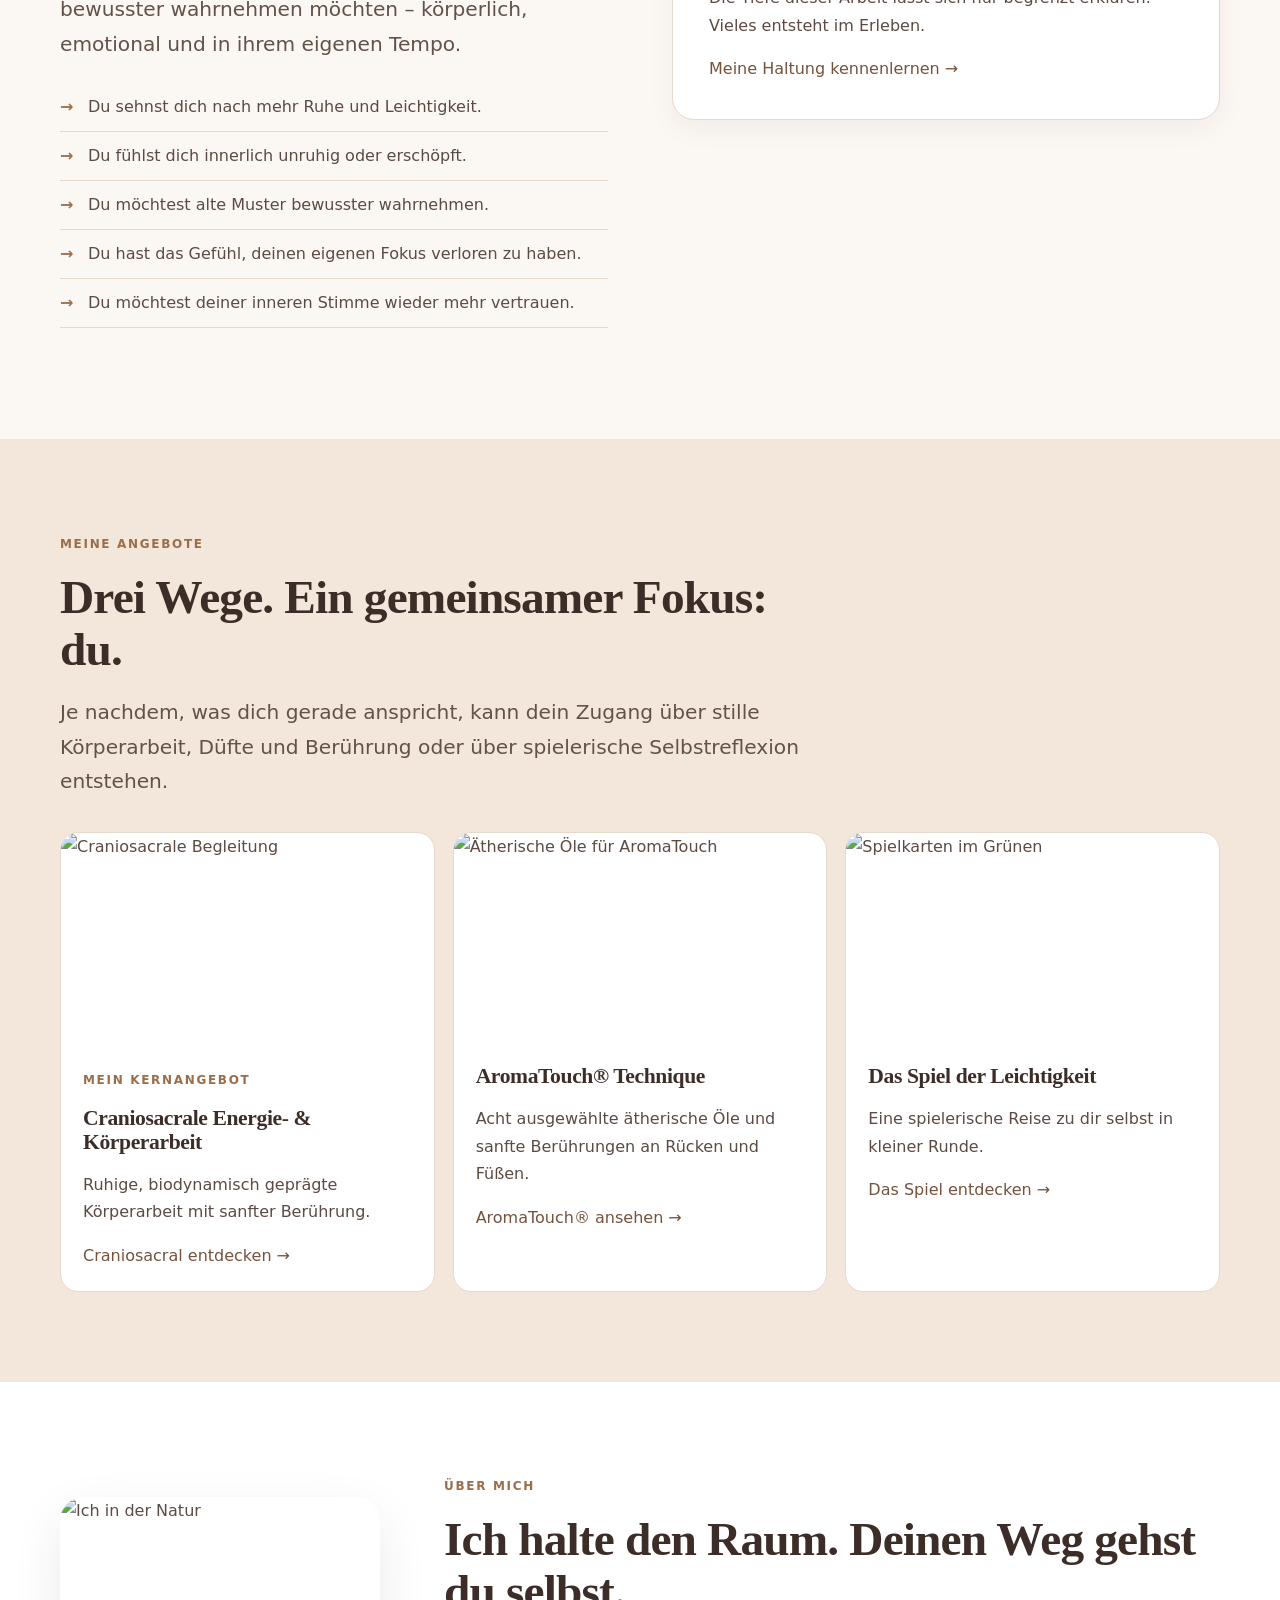
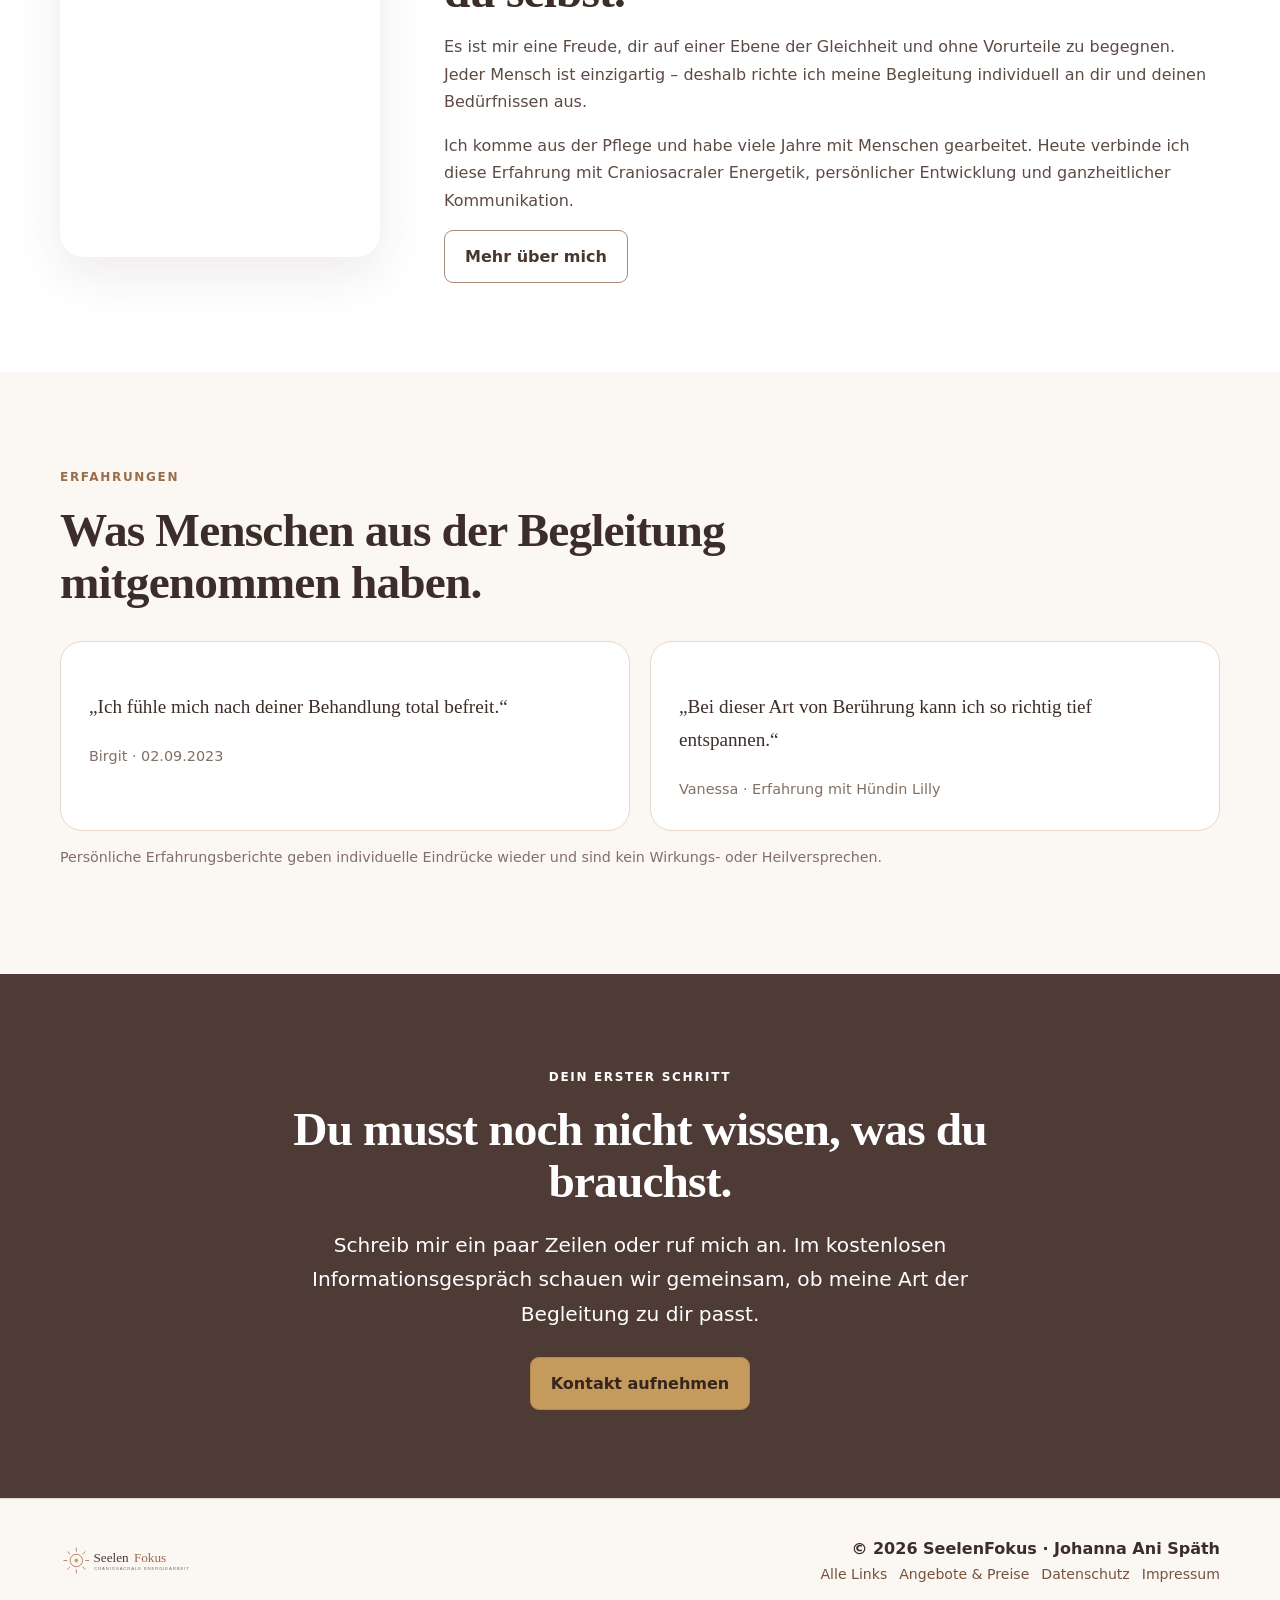
==== commit 06f9be07: "update" ====
--- a/index.html
+++ b/index.html
@@ -1,8 +1,8 @@
-<!doctype html><html lang="de"><head><meta charset="utf-8"><meta name="viewport" content="width=device-width,initial-scale=1"><title>SeelenFokus | Craniosacrale Energiearbeit in Salz</title><meta name="description" content="Craniosacrale Energie- & Körperarbeit, AromaTouch® und Spiel der Leichtigkeit bei SeelenFokus."><link rel="icon" href="favicon.ico"><link rel="stylesheet" href="css/style.css"></head><body><header class="site-header"><div class="container nav"><a class="nav-logo" href="" aria-label="SeelenFokus Startseite"><img src="assets/images/logo.svg" alt="SeelenFokus" width="360" height="90"></a><nav class="nav-menu"><ul class="nav-list"><li><a class="" href="craniosacral/">Craniosacral</a></li><li><a class="" href="aromatouch/">AromaTouch®</a></li><li><a class="" href="spiel-der-leichtigkeit/">Spiel der Leichtigkeit</a></li><li><a class="" href="ueber-mich/">Über mich</a></li><li><a class="" href="erfahrungen/">Erfahrungen</a></li></ul></nav><a class="nav-button" href="kontakt/">Kontakt</a><button class="nav-toggle" aria-label="Menü öffnen" aria-expanded="false">☰</button></div></header><main>
-<section class="hero-home"><div class="container hero-home-grid"><div><span class="eyebrow">Craniosacrale Energie- & Körperarbeit · Salz bei Bad Neustadt</span><h1>Wieder bei dir ankommen.</h1><p class="hero-copy">Vielleicht ist gerade viel. Vielleicht funktionierst du, obwohl dein Körper längst nach Ruhe fragt. Oder du spürst einfach, dass etwas in dir Aufmerksamkeit braucht.</p><p class="hero-copy">Ich schenke dir einen geschützten Raum, in dem du nichts leisten und nichts erklären musst. Einen Raum für Ruhe, Wahrnehmung und das, was sich zeigen darf.</p><div class="button-row"><a class="button button-primary" href="kontakt/">Kostenlos kennenlernen</a><a class="button button-secondary" href="craniosacral/">Meine Arbeit entdecken</a></div><div class="trust-line"><span>ca. 60 Minuten</span><span>sanfte Berührung</span><span>vollständig bekleidet</span></div></div><div class="hero-photo"><img src="https://www.seelenfokus.com/wp-content/uploads/go-x/u/1df01664-ece7-4a26-b1bd-0ab16a1dfe21/l334%2Ct0%2Cw1333%2Ch1333/image.jpg" alt="Johanna von SeelenFokus mit Lotusblüte"></div></div></section>
+<!doctype html><html lang="de"><head><meta charset="utf-8"><meta name="viewport" content="width=device-width,initial-scale=1"><title>SeelenFokus | Craniosacrale Energiearbeit in Salz</title><meta name="description" content="Craniosacrale Energie- & Körperarbeit, AromaTouch® und Spiel der Leichtigkeit bei SeelenFokus."><link rel="icon" href="favicon.ico"><link rel="stylesheet" href="css/style.css"></head><body><header class="site-header"><div class="container nav"><a class="nav-logo" href="" aria-label="SeelenFokus Startseite"><img src="assets/images/logo.svg" alt="SeelenFokus"></a><nav class="nav-menu"><ul class="nav-list"><li><a class="" href="craniosacral/">Craniosacral</a></li><li><a class="" href="aromatouch/">AromaTouch®</a></li><li><a class="" href="spiel-der-leichtigkeit/">Spiel der Leichtigkeit</a></li><li><a class="" href="ueber-mich/">Über mich</a></li><li><a class="" href="erfahrungen/">Erfahrungen</a></li></ul></nav><a class="nav-button" href="kontakt/">Kontakt</a><button class="nav-toggle" aria-label="Menü öffnen" aria-expanded="false">☰</button></div></header><main>
+<section class="hero-home"><div class="container hero-home-grid"><div><span class="eyebrow">Craniosacrale Energie- & Körperarbeit · Salz bei Bad Neustadt</span><h1>Wieder bei dir ankommen.</h1><p class="hero-copy">Vielleicht ist gerade viel. Vielleicht funktionierst du, obwohl dein Körper längst nach Ruhe fragt. Oder du spürst einfach, dass etwas in dir Aufmerksamkeit braucht.</p><p class="hero-copy">Ich schenke dir einen geschützten Raum, in dem du nichts leisten und nichts erklären musst. Einen Raum für Ruhe, Wahrnehmung und das, was sich zeigen darf.</p><div class="button-row"><a class="button button-primary" href="kontakt/">Kostenlos kennenlernen</a><a class="button button-secondary" href="craniosacral/">Meine Arbeit entdecken</a></div><div class="trust-line"><span>ca. 60 Minuten</span><span>sanfte Berührung</span><span>vollständig bekleidet</span></div></div><div class="hero-photo"><img src="https://www.seelenfokus.com/wp-content/uploads/go-x/u/1df01664-ece7-4a26-b1bd-0ab16a1dfe21/l334%2Ct0%2Cw1333%2Ch1333/image.jpg" alt="Ich mit einer Lotusblüte in den Händen"></div></div></section>
 <section class="section section--white"><div class="container pause-card"><span class="eyebrow">Der inneren Stimme lauschen</span><blockquote>„Wo liegt dein Fokus – und was braucht gerade wirklich deine Aufmerksamkeit?“</blockquote><p class="lead" style="margin-inline:auto">Ich glaube daran, dass in jedem Menschen bereits viel von dem angelegt ist, was er für seinen eigenen Weg braucht. Manchmal wird diese innere Stimme nur leise, wenn der Alltag zu laut wird.</p></div></section>
 <section class="section section--cream"><div class="container split"><div><span class="eyebrow">Vielleicht kennst du das</span><h2>Du musst nicht erst am Ende deiner Kraft sein, um dir Raum zu geben.</h2><p class="lead">SeelenFokus ist für Menschen, die sich selbst wieder bewusster wahrnehmen möchten – körperlich, emotional und in ihrem eigenen Tempo.</p><ul class="recognition"><li>Du sehnst dich nach mehr Ruhe und Leichtigkeit.</li><li>Du fühlst dich innerlich unruhig oder erschöpft.</li><li>Du möchtest alte Muster bewusster wahrnehmen.</li><li>Du hast das Gefühl, deinen eigenen Fokus verloren zu haben.</li><li>Du möchtest deiner inneren Stimme wieder mehr vertrauen.</li></ul></div><div class="card"><span class="eyebrow">Mein Verständnis</span><h3>Du bist mehr als ein einzelnes Thema.</h3><p>Ich begegne dir als ganzem Menschen – wertfrei und auf Augenhöhe. Nicht mit einem starren Ablauf, sondern mit Aufmerksamkeit für das, was du in diesem Moment mitbringst.</p><p>Die Tiefe dieser Arbeit lässt sich nur begrenzt erklären. Vieles entsteht im Erleben.</p><a class="card-link" href="ueber-mich/">Meine Haltung kennenlernen →</a></div></div></section>
-<section class="section section--sand"><div class="container"><div class="section-heading"><span class="eyebrow">Meine Angebote</span><h2>Drei Wege. Ein gemeinsamer Fokus: du.</h2><p class="lead">Je nachdem, was dich gerade anspricht, kann dein Zugang über stille Körperarbeit, Düfte und Berührung oder über spielerische Selbstreflexion entstehen.</p></div><div class="offer-grid"><article class="card offer-card"><span class="eyebrow">Mein Kernangebot</span><h3>Craniosacrale Energie- & Körperarbeit</h3><p>Ruhige, biodynamisch geprägte Körperarbeit mit sanfter Berührung. Ein Raum, in dem du wahrnehmen darfst, ohne etwas erzwingen zu müssen.</p><a class="card-link" href="craniosacral/">Craniosacral entdecken →</a></article><article class="card offer-card"><h3>AromaTouch® Technique</h3><p>Acht ausgewählte ätherische Öle werden mit sanften Berührungen an Rücken und Füßen aufgetragen – eine sinnliche Auszeit für Körper und Sinne.</p><a class="card-link" href="aromatouch/">AromaTouch® ansehen →</a></article><article class="card offer-card"><h3>Das Spiel der Leichtigkeit</h3><p>Eine spielerische Reise zu dir selbst in kleiner Runde. Gemeinsam spielen – und trotzdem den eigenen Weg gehen.</p><a class="card-link" href="spiel-der-leichtigkeit/">Das Spiel entdecken →</a></article></div></div></section>
-<section class="image-band"><div class="photo" style="background-image:url('https://www.seelenfokus.com/wp-content/uploads/go-x/u/3ee4e845-93d5-4ab9-8305-d2721d96c429/l0%2Ct129%2Cw944%2Ch944/image.jpg')"></div><div class="copy"><div><span class="eyebrow">Über mich</span><h2>Ich halte den Raum. Deinen Weg gehst du selbst.</h2><p>Es ist mir eine Freude, dir auf einer Ebene der Gleichheit und ohne Vorurteile zu begegnen. Jeder Mensch ist einzigartig – deshalb richte ich meine Begleitung individuell an dir und deinen Bedürfnissen aus.</p><p>Ich komme aus der Pflege, habe viele Jahre mit Menschen gearbeitet und mich später intensiv mit Craniosacraler Energetik, persönlicher Entwicklung und ganzheitlicher Kommunikation beschäftigt.</p><a class="button button-secondary" href="ueber-mich/">Mehr über mich</a></div></div></section>
-<section class="section section--white"><div class="container"><div class="section-heading"><span class="eyebrow">Erfahrungen</span><h2>Was Menschen aus der Begleitung mitgenommen haben.</h2></div><div class="quote-grid"><div class="quote"><p>„Ich fühle mich nach deiner Behandlung total befreit.“</p><cite>Birgit · 02.09.2023</cite></div><div class="quote"><p>„Bei dieser Art von Berührung kann ich so richtig tief entspannen.“</p><cite>Vanessa · Erfahrung mit Hündin Lilly</cite></div></div><p class="small-note">Persönliche Erfahrungsberichte geben individuelle Eindrücke wieder und sind kein Wirkungs- oder Heilversprechen.</p><div class="button-row"><a class="button button-secondary" href="erfahrungen/">Alle Erfahrungen</a></div></div></section>
+<section class="section section--sand"><div class="container"><div class="section-heading"><span class="eyebrow">Meine Angebote</span><h2>Drei Wege. Ein gemeinsamer Fokus: du.</h2><p class="lead">Je nachdem, was dich gerade anspricht, kann dein Zugang über stille Körperarbeit, Düfte und Berührung oder über spielerische Selbstreflexion entstehen.</p></div><div class="service-visual-grid"><article class="service-visual"><img src="https://www.seelenfokus.com/wp-content/uploads/go-x/u/1df01664-ece7-4a26-b1bd-0ab16a1dfe21/l334%2Ct0%2Cw1333%2Ch1333/image.jpg" alt="Craniosacrale Begleitung"><div class="body"><span class="eyebrow">Mein Kernangebot</span><h3>Craniosacrale Energie- & Körperarbeit</h3><p>Ruhige, biodynamisch geprägte Körperarbeit mit sanfter Berührung.</p><a class="card-link" href="craniosacral/">Craniosacral entdecken →</a></div></article><article class="service-visual"><img src="https://www.seelenfokus.com/wp-content/uploads/go-x/u/2a0156e5-2c26-47cc-8618-227a67c7a673/l0%2Ct443%2Cw922%2Ch1114/image-768x928.jpg" alt="Ätherische Öle für AromaTouch"><div class="body"><h3>AromaTouch® Technique</h3><p>Acht ausgewählte ätherische Öle und sanfte Berührungen an Rücken und Füßen.</p><a class="card-link" href="aromatouch/">AromaTouch® ansehen →</a></div></article><article class="service-visual"><img src="https://www.seelenfokus.com/wp-content/uploads/go-x/u/9726d063-10b9-4f76-a723-4043b1eed5c9/l286%2Ct0%2Cw1333%2Ch1333/image.jpg" alt="Spielkarten im Grünen"><div class="body"><h3>Das Spiel der Leichtigkeit</h3><p>Eine spielerische Reise zu dir selbst in kleiner Runde.</p><a class="card-link" href="spiel-der-leichtigkeit/">Das Spiel entdecken →</a></div></article></div></div></section>
+<section class="section section--white"><div class="container feature-strip"><img src="https://www.seelenfokus.com/wp-content/uploads/go-x/u/3ee4e845-93d5-4ab9-8305-d2721d96c429/l0%2Ct129%2Cw944%2Ch944/image.jpg" alt="Ich in der Natur"><div><span class="eyebrow">Über mich</span><h2>Ich halte den Raum. Deinen Weg gehst du selbst.</h2><p>Es ist mir eine Freude, dir auf einer Ebene der Gleichheit und ohne Vorurteile zu begegnen. Jeder Mensch ist einzigartig – deshalb richte ich meine Begleitung individuell an dir und deinen Bedürfnissen aus.</p><p>Ich komme aus der Pflege und habe viele Jahre mit Menschen gearbeitet. Heute verbinde ich diese Erfahrung mit Craniosacraler Energetik, persönlicher Entwicklung und ganzheitlicher Kommunikation.</p><a class="button button-secondary" href="ueber-mich/">Mehr über mich</a></div></div></section>
+<section class="section section--cream"><div class="container"><div class="section-heading"><span class="eyebrow">Erfahrungen</span><h2>Was Menschen aus der Begleitung mitgenommen haben.</h2></div><div class="quote-grid"><div class="quote"><p>„Ich fühle mich nach deiner Behandlung total befreit.“</p><cite>Birgit · 02.09.2023</cite></div><div class="quote"><p>„Bei dieser Art von Berührung kann ich so richtig tief entspannen.“</p><cite>Vanessa · Erfahrung mit Hündin Lilly</cite></div></div><p class="small-note">Persönliche Erfahrungsberichte geben individuelle Eindrücke wieder und sind kein Wirkungs- oder Heilversprechen.</p></div></section>
 <section class="closing closing--dark"><div class="container"><span class="eyebrow">Dein erster Schritt</span><h2>Du musst noch nicht wissen, was du brauchst.</h2><p class="lead" style="margin-inline:auto">Schreib mir ein paar Zeilen oder ruf mich an. Im kostenlosen Informationsgespräch schauen wir gemeinsam, ob meine Art der Begleitung zu dir passt.</p><div class="button-row" style="justify-content:center"><a class="button button-primary" href="kontakt/">Kontakt aufnehmen</a></div></div></section></main><footer class="footer"><div class="container footer-inner"><a class="footer-logo" href=""><img src="assets/images/logo.svg" alt="SeelenFokus"></a><div class="footer-text"><div class="footer-name">© 2026 SeelenFokus · Johanna Ani Späth</div><div class="footer-links"><a href="start/">Alle Links</a><a href="angebote/">Angebote & Preise</a><a href="datenschutz/">Datenschutz</a><a href="impressum/">Impressum</a></div></div></div></footer><script>const nav=document.querySelector('.nav'),t=document.querySelector('.nav-toggle');if(t)t.addEventListener('click',()=>{const o=nav.classList.toggle('open');t.setAttribute('aria-expanded',o?'true':'false')});</script></body></html>
--- a/css/style.css
+++ b/css/style.css
@@ -1,9 +1,9 @@
 :root{
- --ink:#3f302b;--text:#65534c;--muted:#8d7c73;--cream:#fbf7f2;--sand:#f2e7dc;--rose:#f0dfd9;--gold:#c79b62;--gold-soft:#ead5b6;--wine:#6b4743;--line:#e6d7cc;--white:#fff;--shadow:0 18px 46px rgba(72,49,38,.10);--r:18px;--max:1180px
+  --ink:#3d2d28;--text:#5c4a43;--muted:#836f65;--cream:#fbf7f2;--sand:#f3e7db;--rose:#ead9d3;--gold:#c59a5d;--gold-dark:#a9793f;--line:#e7d8cc;--white:#fff;--max:1160px;--shadow:0 18px 50px rgba(68,43,31,.09);--r:22px
 }
-*{box-sizing:border-box}html{scroll-behavior:smooth}body{margin:0;font-family:system-ui,-apple-system,"Segoe UI",Roboto,Arial,sans-serif;color:var(--text);background:#fff;line-height:1.72;-webkit-font-smoothing:antialiased}img{max-width:100%;display:block}a{color:#78543e;text-decoration:none}a:hover{text-decoration:underline}.container{width:min(calc(100% - 44px),var(--max));margin:auto}.narrow{width:min(calc(100% - 44px),820px);margin:auto}h1,h2,h3{font-family:Georgia,"Times New Roman",serif;color:var(--ink);line-height:1.13;margin:0 0 1rem;letter-spacing:-.015em}h1{font-size:clamp(2.65rem,5.5vw,4.7rem)}h2{font-size:clamp(2rem,4vw,3.2rem)}h3{font-size:1.35rem}p,li{font-size:1.03rem}.lead{font-size:clamp(1.12rem,2vw,1.32rem);color:#5a4841;max-width:820px}.eyebrow{display:inline-block;margin-bottom:1rem;font-size:.78rem;font-weight:800;letter-spacing:.14em;text-transform:uppercase;color:#8b6244}.section{padding:clamp(68px,8vw,112px) 0}.section--cream{background:var(--cream)}.section--sand{background:var(--sand)}.section--rose{background:var(--rose)}.section--white{background:#fff}.section--dark{background:#4f3b36;color:#f8f0ea}.section--dark h2,.section--dark h3,.section--dark p,.section--dark .eyebrow{color:#fff}.section-heading{max-width:820px;margin-bottom:2.2rem}.small-note{font-size:.9rem;color:var(--muted)}
-.site-header{position:sticky;top:0;z-index:20;background:rgba(251,247,242,.96);border-bottom:1px solid rgba(100,72,58,.10);backdrop-filter:blur(10px)}.nav{min-height:76px;display:flex;align-items:center;gap:20px}.nav-logo{margin-right:auto}.nav-logo img{width:158px}.nav-list{display:flex;list-style:none;gap:21px;margin:0;padding:0;align-items:center}.nav-list a{color:#3f302b;font-size:.92rem;font-weight:680}.nav-list a.active{color:#9b6b46}.nav-button,.button{display:inline-flex;align-items:center;justify-content:center;min-height:46px;padding:.75rem 1.3rem;border-radius:9px;font-weight:760;transition:.18s}.nav-button,.button-primary{background:#d3aa6c;border:1px solid #bd8e52;color:#34261f}.nav-button:hover,.button-primary:hover{background:#c79a5c;text-decoration:none;transform:translateY(-1px)}.button-secondary{background:#fff;border:1px solid #9c7b68;color:#49372e}.button-secondary:hover{background:#faf3ed;text-decoration:none}.button-row{display:flex;flex-wrap:wrap;gap:12px;margin-top:1.7rem}.nav-toggle{display:none;background:none;border:0;font-size:1.6rem;color:var(--ink)}
-.hero-home{background:linear-gradient(135deg,#f3e4da 0%,#fbf7f2 54%,#fff 100%);padding:clamp(70px,9vw,126px) 0}.hero-home-grid,.hero-editorial,.split,.contact-grid,.price-layout{display:grid;grid-template-columns:minmax(0,1.1fr) minmax(320px,.9fr);gap:clamp(38px,6vw,76px);align-items:center}.hero-copy{font-size:1.16rem;max-width:720px}.hero-photo{position:relative}.hero-photo img{width:100%;aspect-ratio:1/1;object-fit:cover;border-radius:32px 32px 120px 32px;box-shadow:var(--shadow)}.hero-photo:after{content:"";position:absolute;inset:auto -18px -18px auto;width:120px;height:120px;border:1px solid #c9a06e;border-radius:50%;opacity:.7;z-index:-1}.trust-line{display:flex;flex-wrap:wrap;gap:10px 22px;margin-top:1.7rem;color:var(--muted);font-size:.92rem}.trust-line span:before{content:"✦";margin-right:7px;color:#bd8951}.pause-card{max-width:930px;margin:auto;text-align:center}.pause-card blockquote{font-family:Georgia,"Times New Roman",serif;color:var(--ink);font-size:clamp(1.8rem,3vw,2.8rem);line-height:1.3;margin:.5rem 0 1rem}.recognition{list-style:none;padding:0;margin:1.4rem 0}.recognition li{position:relative;padding:.68rem 0 .68rem 30px;border-bottom:1px solid var(--line)}.recognition li:before{content:"→";position:absolute;left:0;color:#9f704b;font-weight:900}.card{background:#fff;border:1px solid var(--line);border-radius:var(--r);padding:clamp(25px,3vw,38px);box-shadow:0 9px 28px rgba(72,49,38,.055)}.offer-grid{display:grid;grid-template-columns:1.18fr .91fr .91fr;gap:22px}.offer-card{min-height:280px;display:flex;flex-direction:column}.offer-card:first-child{background:#4f3b36;color:#f8f2ed}.offer-card:first-child h3,.offer-card:first-child p,.offer-card:first-child a{color:#fff}.offer-card .card-link{margin-top:auto;font-weight:800}.image-band{display:grid;grid-template-columns:1fr 1.2fr;min-height:520px}.image-band .photo{min-height:520px;background-position:center;background-size:cover}.image-band .copy{display:flex;align-items:center;padding:clamp(40px,7vw,90px);background:#f4e8df}.image-band .copy>div{max-width:610px}.quote-grid{display:grid;grid-template-columns:1fr 1fr;gap:22px}.quote{padding:30px;border:1px solid var(--line);border-radius:var(--r);background:#fff}.quote p{font-family:Georgia,"Times New Roman",serif;color:var(--ink);font-size:1.25rem}.quote cite{font-style:normal;color:var(--muted);font-size:.9rem}
-.page-hero{padding:clamp(58px,8vw,102px) 0;background:#f8efe8}.page-hero--cranio{background:linear-gradient(135deg,#efe3da 0%,#f9f5f1 67%,#fff)}.page-hero--game{background:linear-gradient(135deg,#f2ead9,#f7f0e8 60%,#fff)}.page-hero--about{background:linear-gradient(135deg,#eee0dc,#fbf7f2)}.page-hero--aroma{background:linear-gradient(135deg,#efe5d4,#fbf7f2)}.breadcrumbs{font-size:.87rem;color:var(--muted);margin-bottom:1rem}.hero-editorial img{width:100%;aspect-ratio:4/5;object-fit:cover;border-radius:26px;box-shadow:var(--shadow)}.hero-editorial .portrait-soft{border-radius:50% 50% 30px 30px}.editorial{display:grid;grid-template-columns:250px minmax(0,1fr);gap:clamp(34px,6vw,80px);align-items:start}.editorial-kicker{position:sticky;top:110px}.side-note{font-family:Georgia,"Times New Roman",serif;font-size:1.15rem;color:#806655}.editorial-copy{max-width:800px}.editorial-copy p{font-size:1.08rem}.focus-panel{display:grid;grid-template-columns:1.12fr .88fr;gap:40px;padding:clamp(34px,5vw,62px);border-radius:28px;background:#fff;border:1px solid var(--line);box-shadow:var(--shadow)}.principles{padding:28px;border-radius:18px;background:#f6eee7}.principle-list{display:grid;gap:10px}.principle-list span{display:block;padding:.72rem 0;border-bottom:1px solid #e2d2c7}.timeline{max-width:900px}.timeline article{display:grid;grid-template-columns:64px 1fr;gap:20px;padding:22px 0;border-bottom:1px solid var(--line)}.timeline article>span{width:48px;height:48px;border-radius:50%;background:#ead4b4;color:#684a36;display:flex;align-items:center;justify-content:center;font-weight:800}.price-pills{display:flex;flex-wrap:wrap;gap:14px;margin:1.4rem 0}.price-pills>div{padding:16px 20px;background:#fff;border:1px solid #d9c4b4;border-radius:12px}.price-pills strong{display:block;color:var(--ink);font-family:Georgia,serif;font-size:1.8rem}.why-card{padding:30px;background:#fff;border:1px solid var(--line);border-radius:22px;box-shadow:var(--shadow)}.animal-note{display:grid;grid-template-columns:1fr .9fr;gap:35px;align-items:start}.notice{padding:20px 22px;background:#fff9f3;border-left:4px solid #bd8951;border-radius:0 10px 10px 0}.closing{padding:clamp(68px,8vw,100px) 0;text-align:center}.closing .container{max-width:900px}.closing--rose{background:#ecdcd7}.closing--dark{background:#4f3b36}.closing--dark h2,.closing--dark p,.closing--dark .eyebrow{color:#fff}.profile-grid{display:grid;grid-template-columns:.8fr 1.2fr;gap:clamp(40px,6vw,80px);align-items:center}.profile-grid img{aspect-ratio:1/1;object-fit:cover;border-radius:50%;box-shadow:var(--shadow)}.values-grid{display:grid;grid-template-columns:repeat(4,1fr);gap:14px}.value-chip{padding:18px;border:1px solid var(--line);border-radius:14px;background:#fff;text-align:center;color:var(--ink);font-weight:700}.game-hero-photo img{aspect-ratio:4/3}.game-facts{display:grid;grid-template-columns:repeat(3,1fr);gap:16px}.fact{padding:24px;background:#fff;border:1px solid var(--line);border-radius:16px}.fact strong{display:block;font-family:Georgia,serif;color:var(--ink);font-size:1.55rem}.aroma-list{display:grid;grid-template-columns:repeat(2,1fr);gap:12px}.aroma-list div{padding:16px 18px;background:#fff;border:1px solid var(--line);border-radius:12px}.contact-grid{align-items:start}.contact-box{padding:30px;background:#fff;border:1px solid var(--line);border-radius:18px}.contact-list{list-style:none;padding:0}.contact-list li{padding:.7rem 0;border-bottom:1px solid var(--line)}.price{font-family:Georgia,serif;font-size:2rem;color:var(--ink);font-weight:700}.linkhub{max-width:720px;margin:auto}.linkhub-grid{display:grid;gap:12px}.linkhub-grid a{display:flex;justify-content:space-between;padding:1rem 1.1rem;border:1px solid var(--line);border-radius:10px;background:#fff;font-weight:700}.legal h2{margin-top:2rem}.footer{padding:40px 0;background:#fbf7f2;border-top:1px solid var(--line)}.footer-inner{display:flex;align-items:center;gap:24px}.footer-logo img{width:145px}.footer-text{margin-left:auto;text-align:right}.footer-links{display:flex;flex-wrap:wrap;justify-content:flex-end;gap:8px 12px;font-size:.9rem}.footer-name{color:var(--ink);font-weight:650}
-@media(max-width:980px){.nav-menu,.nav .nav-button{display:none}.nav-toggle{display:block}.nav.open{flex-wrap:wrap}.nav.open .nav-menu{display:block;width:100%;order:3}.nav.open .nav-list{display:grid;gap:0;padding:8px 0 14px}.nav.open .nav-list a{display:block;padding:9px 0;border-top:1px solid var(--line)}.hero-home-grid,.hero-editorial,.split,.contact-grid,.price-layout,.focus-panel,.profile-grid,.animal-note,.editorial{grid-template-columns:1fr}.editorial-kicker{position:static}.offer-grid,.values-grid{grid-template-columns:1fr 1fr}.image-band{grid-template-columns:1fr}.image-band .photo{min-height:420px}.game-facts{grid-template-columns:1fr 1fr}}
-@media(max-width:680px){.container,.narrow{width:min(calc(100% - 30px),var(--max))}.section{padding:58px 0}.hero-home,.page-hero{padding:56px 0}.nav-logo img{width:140px}.offer-grid,.quote-grid,.values-grid,.game-facts,.aroma-list{grid-template-columns:1fr}.button-row{display:grid}.button{width:100%}.hero-photo img{border-radius:24px 24px 70px 24px}.footer-inner{flex-direction:column;align-items:flex-start}.footer-text{margin-left:0;text-align:left}.footer-links{justify-content:flex-start}.image-band .photo{min-height:330px}.timeline article{grid-template-columns:52px 1fr}}
+*{box-sizing:border-box}html{scroll-behavior:smooth}body{margin:0;font-family:Inter,ui-sans-serif,system-ui,-apple-system,"Segoe UI",Roboto,Arial,sans-serif;color:var(--text);background:var(--white);line-height:1.72;-webkit-font-smoothing:antialiased}img{max-width:100%;display:block}a{color:#76523d;text-decoration:none}a:hover{text-decoration:underline}.container{width:min(calc(100% - 48px),var(--max));margin:auto}.narrow{width:min(calc(100% - 48px),780px);margin:auto}h1,h2,h3{font-family:Georgia,"Times New Roman",serif;color:var(--ink);line-height:1.1;margin:0 0 1rem;letter-spacing:-.018em}h1{font-size:clamp(2.7rem,5vw,4.65rem)}h2{font-size:clamp(2rem,3.7vw,3.1rem)}h3{font-size:1.35rem}p,li{font-size:1rem}.lead{font-size:clamp(1.08rem,1.8vw,1.26rem);color:#645149;max-width:760px}.eyebrow{display:inline-block;margin-bottom:1rem;font-size:.75rem;font-weight:800;letter-spacing:.14em;text-transform:uppercase;color:#9a6e4b}.section{padding:clamp(64px,7vw,100px) 0}.section--cream{background:var(--cream)}.section--sand{background:var(--sand)}.section--rose{background:var(--rose)}.section--white{background:#fff}.section--dark{background:#493732;color:#f9f3ee}.section--dark h2,.section--dark h3,.section--dark p,.section--dark .eyebrow{color:#fff}.section-heading{max-width:760px;margin-bottom:2.1rem}.small-note{font-size:.89rem;color:var(--muted)}
+.site-header{position:sticky;top:0;z-index:20;background:rgba(251,247,242,.96);border-bottom:1px solid rgba(93,65,52,.1);backdrop-filter:blur(10px)}.nav{min-height:74px;display:flex;align-items:center;gap:20px}.nav-logo{margin-right:auto}.nav-logo img{width:154px;height:auto}.nav-list{display:flex;list-style:none;gap:20px;margin:0;padding:0;align-items:center}.nav-list a{color:#3f302b;font-size:.91rem;font-weight:680}.nav-list a.active{color:#9b6b46}.nav-button,.button{display:inline-flex;align-items:center;justify-content:center;min-height:46px;padding:.72rem 1.25rem;border-radius:9px;font-weight:760;transition:.18s}.nav-button,.button-primary{background:var(--gold);border:1px solid #b98849;color:#34261f}.nav-button:hover,.button-primary:hover{background:#b98d52;text-decoration:none;transform:translateY(-1px)}.button-secondary{background:#fff;border:1px solid #aa8b78;color:#49372e}.button-secondary:hover{background:#faf3ed;text-decoration:none}.button-row{display:flex;flex-wrap:wrap;gap:12px;margin-top:1.6rem}.nav-toggle{display:none;background:none;border:0;font-size:1.6rem;color:var(--ink)}
+.hero-home{background:linear-gradient(135deg,#f2e5dd 0%,#faf6f1 58%,#fff 100%);padding:clamp(58px,7vw,98px) 0}.hero-home-grid{display:grid;grid-template-columns:minmax(0,1.15fr) minmax(300px,.72fr);gap:clamp(36px,6vw,76px);align-items:center}.hero-copy{font-size:1.13rem;max-width:700px}.hero-photo{justify-self:end;width:min(100%,420px);position:relative}.hero-photo img{width:100%;height:500px;object-fit:cover;object-position:center;border-radius:28px 28px 88px 28px;box-shadow:var(--shadow)}.hero-photo:after{content:"";position:absolute;right:-14px;bottom:-14px;width:96px;height:96px;border:1px solid #c8a16e;border-radius:50%;opacity:.65;z-index:-1}.trust-line{display:flex;flex-wrap:wrap;gap:9px 20px;margin-top:1.55rem;color:var(--muted);font-size:.9rem}.trust-line span:before{content:"✦";margin-right:7px;color:#bd8951}.pause-card{max-width:880px;margin:auto;text-align:center}.pause-card blockquote{font-family:Georgia,"Times New Roman",serif;color:var(--ink);font-size:clamp(1.75rem,2.7vw,2.6rem);line-height:1.3;margin:.5rem 0 1rem}.recognition{list-style:none;padding:0;margin:1.35rem 0}.recognition li{position:relative;padding:.64rem 0 .64rem 28px;border-bottom:1px solid var(--line)}.recognition li:before{content:"→";position:absolute;left:0;color:#9f704b;font-weight:900}.card{background:#fff;border:1px solid var(--line);border-radius:var(--r);padding:clamp(24px,3vw,36px);box-shadow:0 9px 28px rgba(72,49,38,.05)}.split{display:grid;grid-template-columns:1fr 1fr;gap:clamp(34px,5vw,68px);align-items:start}.offer-grid{display:grid;grid-template-columns:1.12fr .94fr .94fr;gap:20px}.offer-card{min-height:270px;display:flex;flex-direction:column}.offer-card:first-child{background:#4d3933;color:#f8f2ed}.offer-card:first-child h3,.offer-card:first-child p,.offer-card:first-child a,.offer-card:first-child .eyebrow{color:#fff}.offer-card .card-link{margin-top:auto;font-weight:800}.feature-strip{display:grid;grid-template-columns:320px 1fr;gap:clamp(32px,5vw,64px);align-items:center}.feature-strip img{width:100%;height:360px;object-fit:cover;border-radius:24px;box-shadow:var(--shadow)}.quote-grid{display:grid;grid-template-columns:1fr 1fr;gap:20px}.quote{padding:28px;border:1px solid var(--line);border-radius:var(--r);background:#fff}.quote p{font-family:Georgia,"Times New Roman",serif;color:var(--ink);font-size:1.2rem}.quote cite{font-style:normal;color:var(--muted);font-size:.9rem}
+.page-hero{padding:clamp(52px,6vw,82px) 0;background:#f8efe8}.page-hero--cranio{background:linear-gradient(135deg,#efe3da 0%,#f9f5f1 68%,#fff)}.page-hero--game{background:linear-gradient(135deg,#f1e8d6,#f8f2e9 65%,#fff)}.page-hero--about{background:linear-gradient(135deg,#eee0dc,#fbf7f2)}.page-hero--aroma{background:linear-gradient(135deg,#efe5d4,#fbf7f2)}.breadcrumbs{font-size:.86rem;color:var(--muted);margin-bottom:1rem}.hero-editorial{display:grid;grid-template-columns:minmax(0,1.1fr) minmax(280px,.72fr);gap:clamp(36px,5vw,68px);align-items:center}.hero-editorial .media{justify-self:end;width:min(100%,400px)}.hero-editorial .media img{width:100%;height:440px;object-fit:cover;border-radius:24px;box-shadow:var(--shadow)}.hero-editorial .media--wide{width:min(100%,500px)}.hero-editorial .media--wide img{height:350px;aspect-ratio:auto}.hero-editorial .media--tall{width:min(100%,330px)}.hero-editorial .media--tall img{height:500px}.editorial{display:grid;grid-template-columns:210px minmax(0,1fr);gap:clamp(34px,5vw,72px);align-items:start}.editorial-kicker{position:sticky;top:104px}.side-note{font-family:Georgia,"Times New Roman",serif;font-size:1.08rem;color:#806655}.editorial-copy{max-width:780px}.editorial-copy p{font-size:1.06rem}.focus-panel{display:grid;grid-template-columns:1.1fr .9fr;gap:38px;padding:clamp(30px,4.5vw,54px);border-radius:26px;background:#fff;border:1px solid var(--line);box-shadow:var(--shadow)}.principles{padding:26px;border-radius:18px;background:#f7efe8}.principle-list{display:grid;gap:8px}.principle-list span{display:block;padding:.68rem 0;border-bottom:1px solid #e2d2c7}.timeline{max-width:860px}.timeline article{display:grid;grid-template-columns:58px 1fr;gap:18px;padding:20px 0;border-bottom:1px solid var(--line)}.timeline article>span{width:44px;height:44px;border-radius:50%;background:#ead4b4;color:#684a36;display:flex;align-items:center;justify-content:center;font-weight:800}.price-layout{display:grid;grid-template-columns:1fr .9fr;gap:36px;align-items:start}.price-pills{display:flex;flex-wrap:wrap;gap:12px;margin:1.3rem 0}.price-pills>div{padding:15px 18px;background:#fff;border:1px solid #d9c4b4;border-radius:12px}.price-pills strong{display:block;color:var(--ink);font-family:Georgia,serif;font-size:1.65rem}.why-card{padding:28px;background:#fff;border:1px solid var(--line);border-radius:20px;box-shadow:var(--shadow)}.animal-note{display:grid;grid-template-columns:1fr .9fr;gap:34px;align-items:start}.notice{padding:19px 21px;background:#fff9f3;border-left:4px solid #bd8951;border-radius:0 10px 10px 0}.closing{padding:clamp(62px,7vw,88px) 0;text-align:center}.closing .container{max-width:860px}.closing--rose{background:#ecdcd7}.closing--dark{background:#4f3b36}.closing--dark h2,.closing--dark p,.closing--dark .eyebrow{color:#fff}.profile-grid{display:grid;grid-template-columns:340px 1fr;gap:clamp(38px,5vw,70px);align-items:center}.profile-grid img{width:100%;height:460px;object-fit:cover;border-radius:26px;box-shadow:var(--shadow)}.portrait-pair{display:grid;grid-template-columns:1fr 1fr;gap:16px;margin-top:24px}.portrait-pair img{width:100%;height:250px;object-fit:cover;border-radius:18px}.values-grid{display:grid;grid-template-columns:repeat(4,1fr);gap:12px}.value-chip{padding:16px;border:1px solid var(--line);border-radius:12px;background:#fff;text-align:center;color:var(--ink);font-weight:700}.game-facts{display:grid;grid-template-columns:repeat(3,1fr);gap:14px}.fact{padding:22px;background:#fff;border:1px solid var(--line);border-radius:14px}.fact strong{display:block;font-family:Georgia,serif;color:var(--ink);font-size:1.45rem}.aroma-list{display:grid;grid-template-columns:repeat(2,1fr);gap:10px}.aroma-list div{padding:14px 16px;background:#fff;border:1px solid var(--line);border-radius:10px}.contact-grid{display:grid;grid-template-columns:1fr .84fr;gap:42px;align-items:start}.contact-box{padding:28px;background:#fff;border:1px solid var(--line);border-radius:18px}.contact-list{list-style:none;padding:0}.contact-list li{padding:.68rem 0;border-bottom:1px solid var(--line)}.price{font-family:Georgia,serif;font-size:1.85rem;color:var(--ink);font-weight:700}.price small{font-family:Inter,ui-sans-serif,system-ui,sans-serif;font-size:.8rem;font-weight:500;color:var(--muted)}.linkhub{max-width:700px;margin:auto}.linkhub-grid{display:grid;gap:11px}.linkhub-grid a{display:flex;justify-content:space-between;padding:.95rem 1.05rem;border:1px solid var(--line);border-radius:10px;background:#fff;font-weight:700}.legal h2{margin-top:2rem}.grid-2{display:grid;grid-template-columns:1fr 1fr;gap:34px;align-items:start}.section--gold{background:#efe1c9}.service-visual-grid{display:grid;grid-template-columns:repeat(3,1fr);gap:18px}.service-visual{overflow:hidden;border-radius:18px;border:1px solid var(--line);background:#fff}.service-visual img{width:100%;height:210px;object-fit:cover}.service-visual .body{padding:22px}.footer{padding:36px 0;background:#fbf7f2;border-top:1px solid var(--line)}.footer-inner{display:flex;align-items:center;gap:24px}.footer-logo img{width:140px}.footer-text{margin-left:auto;text-align:right}.footer-links{display:flex;flex-wrap:wrap;justify-content:flex-end;gap:8px 12px;font-size:.88rem}.footer-name{color:var(--ink);font-weight:650}
+@media(max-width:980px){.nav-menu,.nav .nav-button{display:none}.nav-toggle{display:block}.nav.open{flex-wrap:wrap}.nav.open .nav-menu{display:block;width:100%;order:3}.nav.open .nav-list{display:grid;gap:0;padding:8px 0 14px}.nav.open .nav-list a{display:block;padding:9px 0;border-top:1px solid var(--line)}.hero-home-grid,.hero-editorial,.split,.focus-panel,.profile-grid,.animal-note,.editorial,.price-layout,.contact-grid,.grid-2,.feature-strip{grid-template-columns:1fr}.hero-photo,.hero-editorial .media,.hero-editorial .media--wide,.hero-editorial .media--tall{justify-self:start;width:min(100%,420px)}.hero-photo img,.hero-editorial .media img,.hero-editorial .media--tall img{height:420px}.hero-editorial .media--wide img{height:330px}.editorial-kicker{position:static}.offer-grid,.values-grid,.service-visual-grid{grid-template-columns:1fr 1fr}.game-facts{grid-template-columns:1fr 1fr}}
+@media(max-width:680px){.container,.narrow{width:min(calc(100% - 30px),var(--max))}.section{padding:54px 0}.hero-home,.page-hero{padding:50px 0}.nav-logo img{width:136px}.offer-grid,.quote-grid,.values-grid,.game-facts,.aroma-list,.service-visual-grid,.portrait-pair{grid-template-columns:1fr}.button-row{display:grid}.button{width:100%}.hero-photo,.hero-editorial .media,.hero-editorial .media--wide,.hero-editorial .media--tall{width:100%}.hero-photo img{height:390px;border-radius:22px 22px 58px 22px}.hero-editorial .media img,.hero-editorial .media--tall img{height:390px}.hero-editorial .media--wide img{height:270px}.profile-grid img{height:400px}.footer-inner{flex-direction:column;align-items:flex-start}.footer-text{margin-left:0;text-align:left}.footer-links{justify-content:flex-start}.timeline article{grid-template-columns:50px 1fr}}
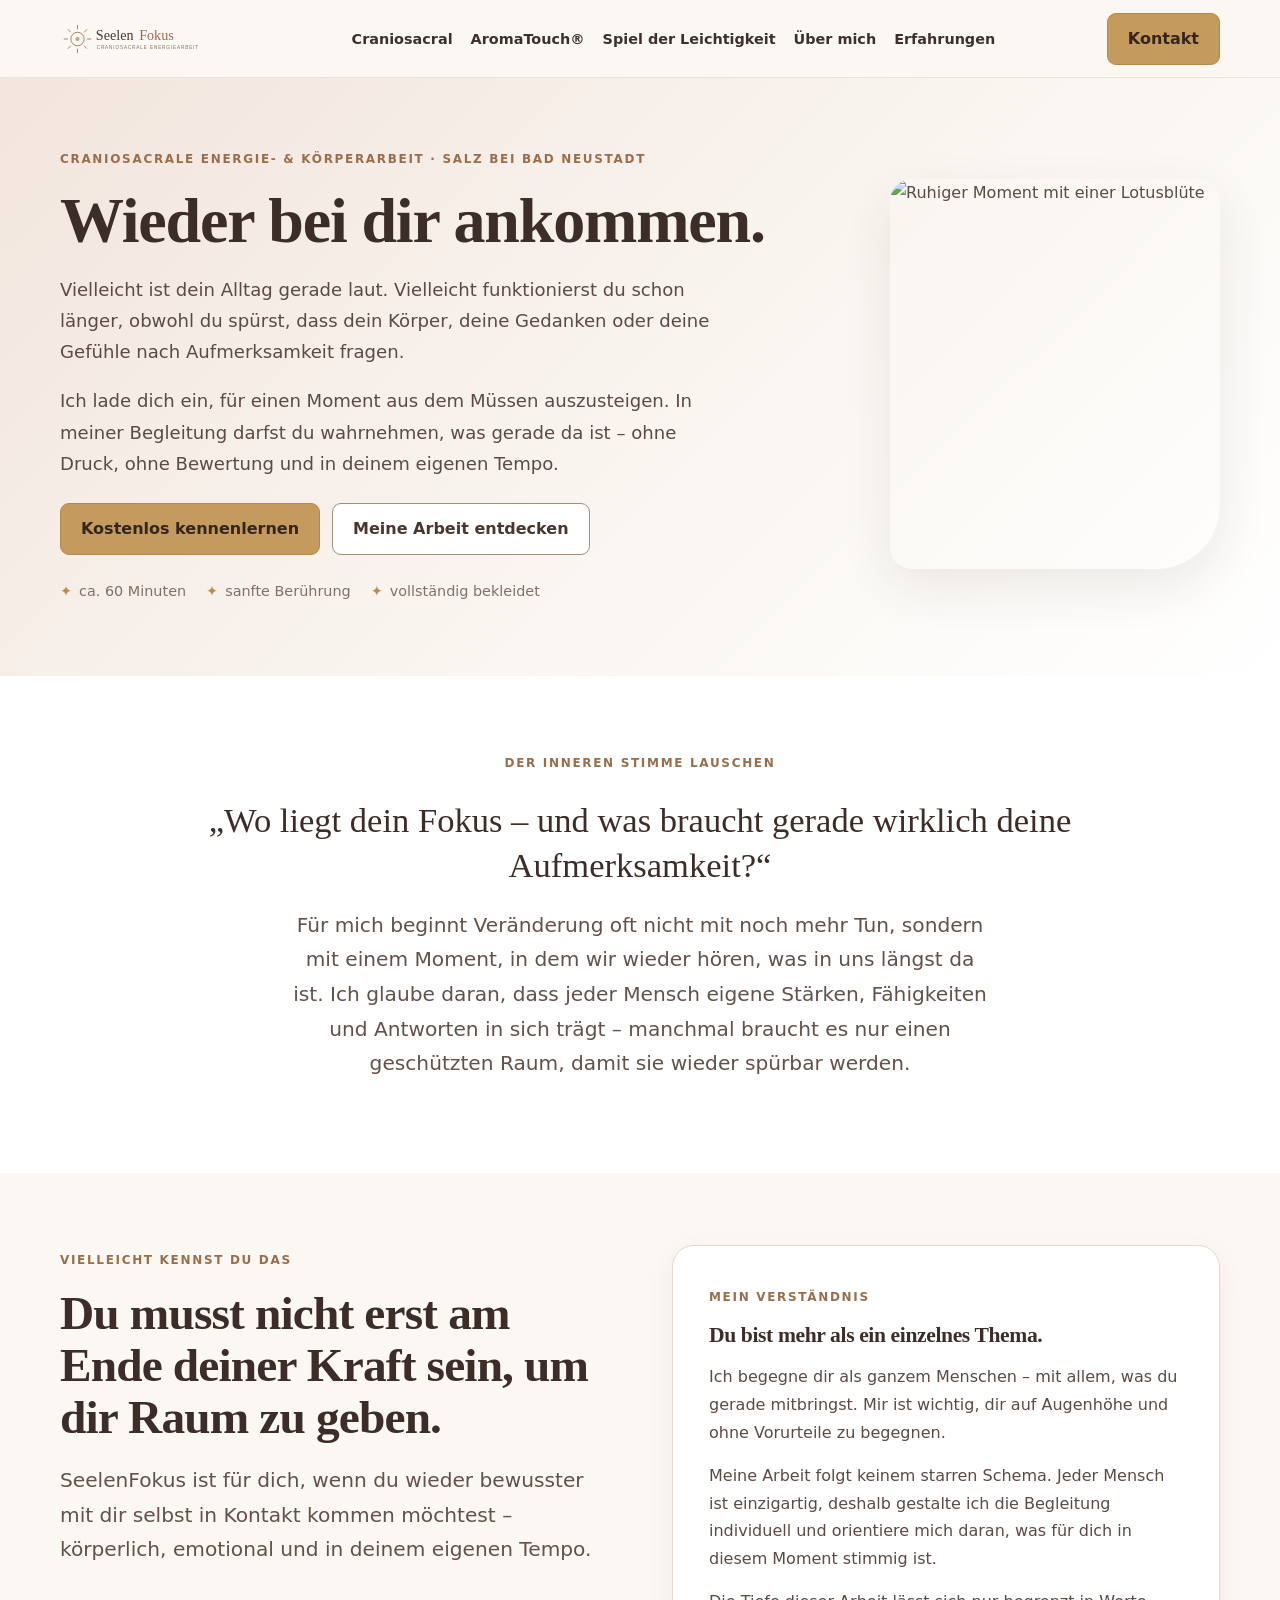
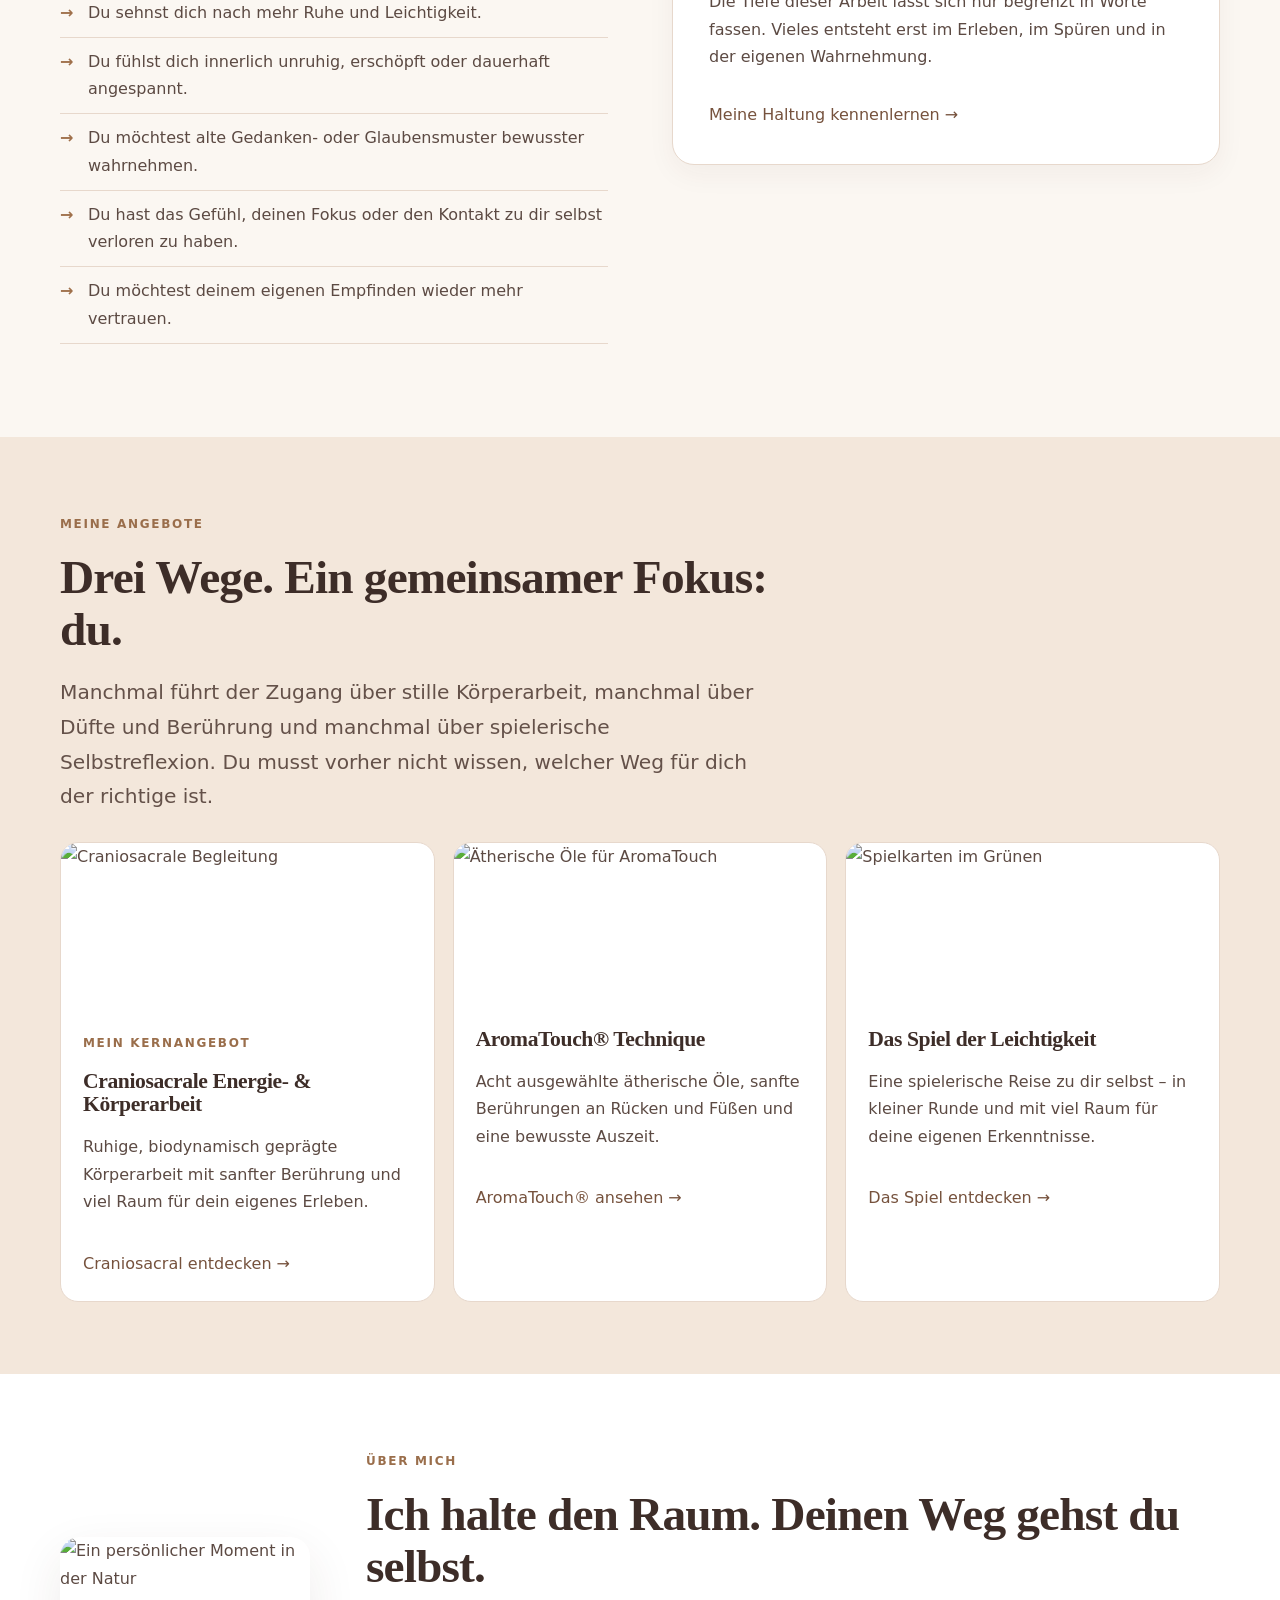
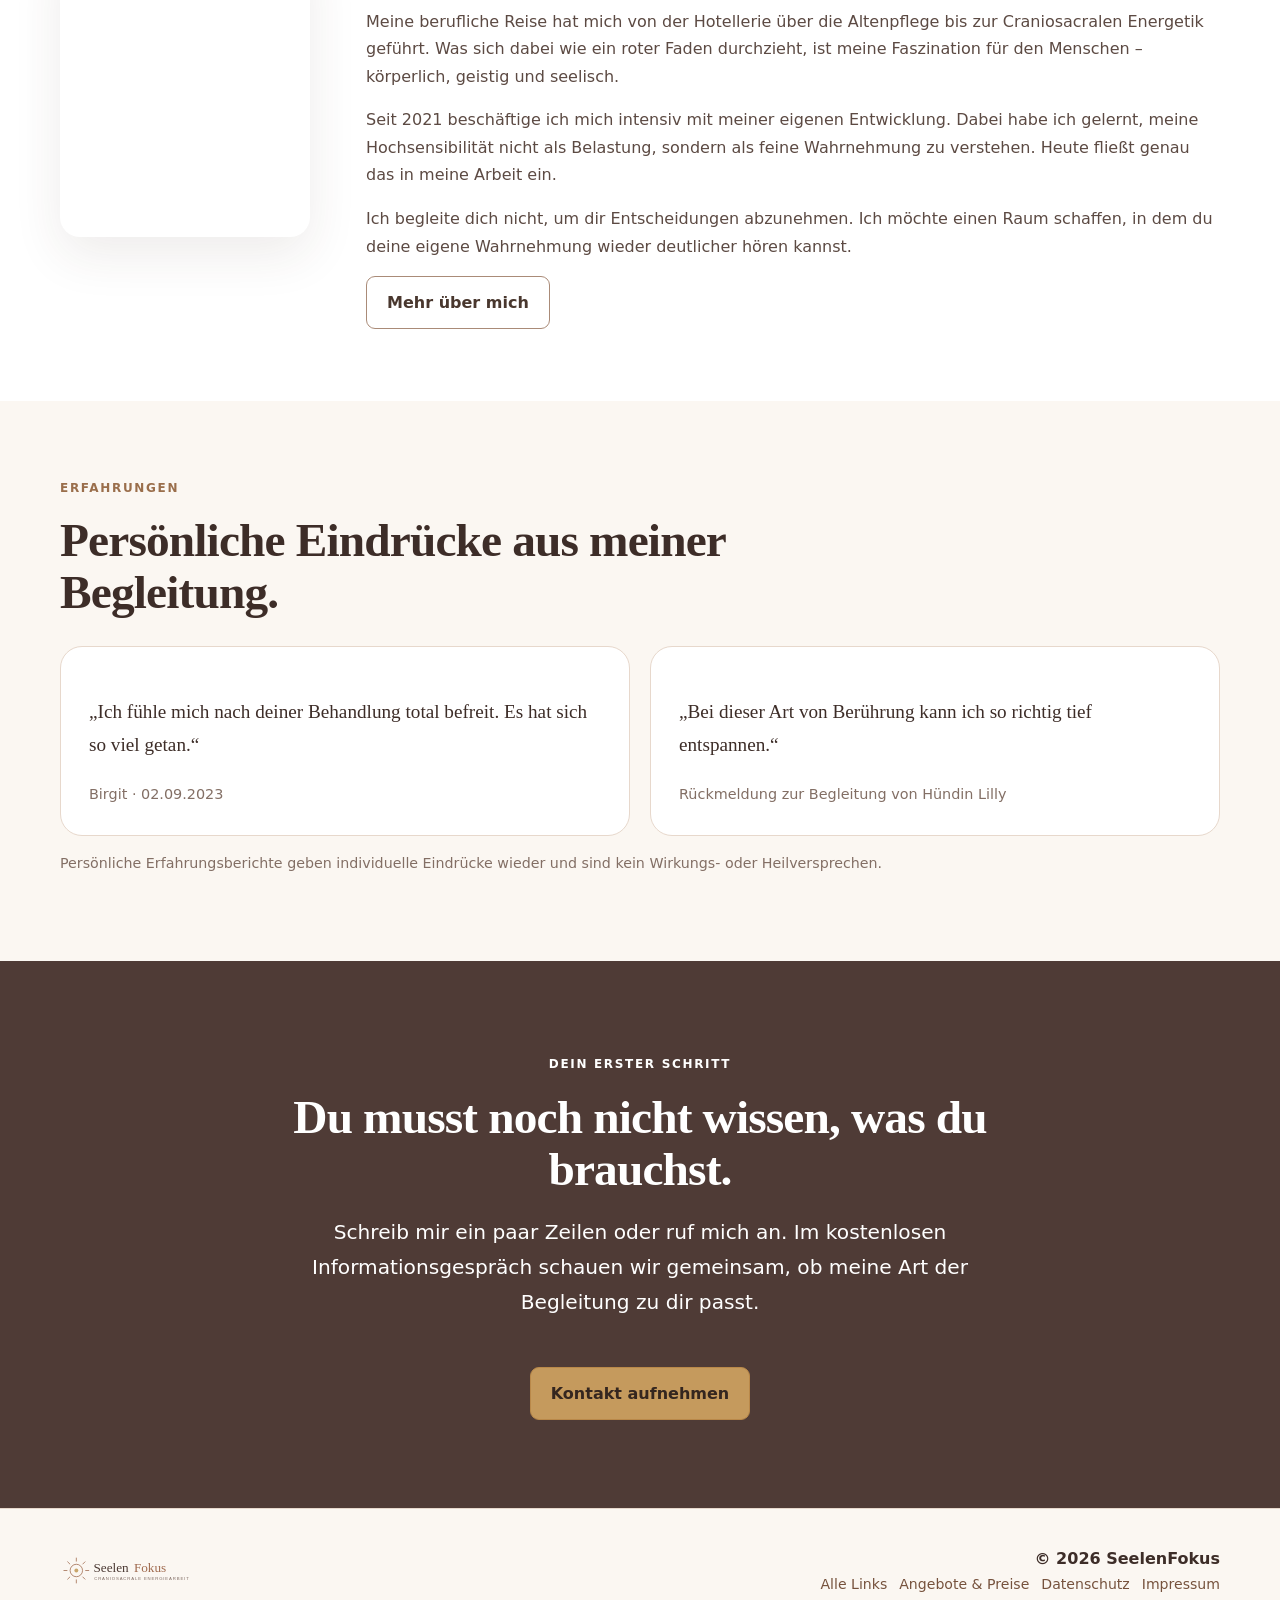
==== commit 437f3121: "update" ====
--- a/index.html
+++ b/index.html
@@ -1,8 +1,8 @@
 <!doctype html><html lang="de"><head><meta charset="utf-8"><meta name="viewport" content="width=device-width,initial-scale=1"><title>SeelenFokus | Craniosacrale Energiearbeit in Salz</title><meta name="description" content="Craniosacrale Energie- & Körperarbeit, AromaTouch® und Spiel der Leichtigkeit bei SeelenFokus."><link rel="icon" href="favicon.ico"><link rel="stylesheet" href="css/style.css"></head><body><header class="site-header"><div class="container nav"><a class="nav-logo" href="" aria-label="SeelenFokus Startseite"><img src="assets/images/logo.svg" alt="SeelenFokus"></a><nav class="nav-menu"><ul class="nav-list"><li><a class="" href="craniosacral/">Craniosacral</a></li><li><a class="" href="aromatouch/">AromaTouch®</a></li><li><a class="" href="spiel-der-leichtigkeit/">Spiel der Leichtigkeit</a></li><li><a class="" href="ueber-mich/">Über mich</a></li><li><a class="" href="erfahrungen/">Erfahrungen</a></li></ul></nav><a class="nav-button" href="kontakt/">Kontakt</a><button class="nav-toggle" aria-label="Menü öffnen" aria-expanded="false">☰</button></div></header><main>
-<section class="hero-home"><div class="container hero-home-grid"><div><span class="eyebrow">Craniosacrale Energie- & Körperarbeit · Salz bei Bad Neustadt</span><h1>Wieder bei dir ankommen.</h1><p class="hero-copy">Vielleicht ist gerade viel. Vielleicht funktionierst du, obwohl dein Körper längst nach Ruhe fragt. Oder du spürst einfach, dass etwas in dir Aufmerksamkeit braucht.</p><p class="hero-copy">Ich schenke dir einen geschützten Raum, in dem du nichts leisten und nichts erklären musst. Einen Raum für Ruhe, Wahrnehmung und das, was sich zeigen darf.</p><div class="button-row"><a class="button button-primary" href="kontakt/">Kostenlos kennenlernen</a><a class="button button-secondary" href="craniosacral/">Meine Arbeit entdecken</a></div><div class="trust-line"><span>ca. 60 Minuten</span><span>sanfte Berührung</span><span>vollständig bekleidet</span></div></div><div class="hero-photo"><img src="https://www.seelenfokus.com/wp-content/uploads/go-x/u/1df01664-ece7-4a26-b1bd-0ab16a1dfe21/l334%2Ct0%2Cw1333%2Ch1333/image.jpg" alt="Ich mit einer Lotusblüte in den Händen"></div></div></section>
-<section class="section section--white"><div class="container pause-card"><span class="eyebrow">Der inneren Stimme lauschen</span><blockquote>„Wo liegt dein Fokus – und was braucht gerade wirklich deine Aufmerksamkeit?“</blockquote><p class="lead" style="margin-inline:auto">Ich glaube daran, dass in jedem Menschen bereits viel von dem angelegt ist, was er für seinen eigenen Weg braucht. Manchmal wird diese innere Stimme nur leise, wenn der Alltag zu laut wird.</p></div></section>
-<section class="section section--cream"><div class="container split"><div><span class="eyebrow">Vielleicht kennst du das</span><h2>Du musst nicht erst am Ende deiner Kraft sein, um dir Raum zu geben.</h2><p class="lead">SeelenFokus ist für Menschen, die sich selbst wieder bewusster wahrnehmen möchten – körperlich, emotional und in ihrem eigenen Tempo.</p><ul class="recognition"><li>Du sehnst dich nach mehr Ruhe und Leichtigkeit.</li><li>Du fühlst dich innerlich unruhig oder erschöpft.</li><li>Du möchtest alte Muster bewusster wahrnehmen.</li><li>Du hast das Gefühl, deinen eigenen Fokus verloren zu haben.</li><li>Du möchtest deiner inneren Stimme wieder mehr vertrauen.</li></ul></div><div class="card"><span class="eyebrow">Mein Verständnis</span><h3>Du bist mehr als ein einzelnes Thema.</h3><p>Ich begegne dir als ganzem Menschen – wertfrei und auf Augenhöhe. Nicht mit einem starren Ablauf, sondern mit Aufmerksamkeit für das, was du in diesem Moment mitbringst.</p><p>Die Tiefe dieser Arbeit lässt sich nur begrenzt erklären. Vieles entsteht im Erleben.</p><a class="card-link" href="ueber-mich/">Meine Haltung kennenlernen →</a></div></div></section>
-<section class="section section--sand"><div class="container"><div class="section-heading"><span class="eyebrow">Meine Angebote</span><h2>Drei Wege. Ein gemeinsamer Fokus: du.</h2><p class="lead">Je nachdem, was dich gerade anspricht, kann dein Zugang über stille Körperarbeit, Düfte und Berührung oder über spielerische Selbstreflexion entstehen.</p></div><div class="service-visual-grid"><article class="service-visual"><img src="https://www.seelenfokus.com/wp-content/uploads/go-x/u/1df01664-ece7-4a26-b1bd-0ab16a1dfe21/l334%2Ct0%2Cw1333%2Ch1333/image.jpg" alt="Craniosacrale Begleitung"><div class="body"><span class="eyebrow">Mein Kernangebot</span><h3>Craniosacrale Energie- & Körperarbeit</h3><p>Ruhige, biodynamisch geprägte Körperarbeit mit sanfter Berührung.</p><a class="card-link" href="craniosacral/">Craniosacral entdecken →</a></div></article><article class="service-visual"><img src="https://www.seelenfokus.com/wp-content/uploads/go-x/u/2a0156e5-2c26-47cc-8618-227a67c7a673/l0%2Ct443%2Cw922%2Ch1114/image-768x928.jpg" alt="Ätherische Öle für AromaTouch"><div class="body"><h3>AromaTouch® Technique</h3><p>Acht ausgewählte ätherische Öle und sanfte Berührungen an Rücken und Füßen.</p><a class="card-link" href="aromatouch/">AromaTouch® ansehen →</a></div></article><article class="service-visual"><img src="https://www.seelenfokus.com/wp-content/uploads/go-x/u/9726d063-10b9-4f76-a723-4043b1eed5c9/l286%2Ct0%2Cw1333%2Ch1333/image.jpg" alt="Spielkarten im Grünen"><div class="body"><h3>Das Spiel der Leichtigkeit</h3><p>Eine spielerische Reise zu dir selbst in kleiner Runde.</p><a class="card-link" href="spiel-der-leichtigkeit/">Das Spiel entdecken →</a></div></article></div></div></section>
-<section class="section section--white"><div class="container feature-strip"><img src="https://www.seelenfokus.com/wp-content/uploads/go-x/u/3ee4e845-93d5-4ab9-8305-d2721d96c429/l0%2Ct129%2Cw944%2Ch944/image.jpg" alt="Ich in der Natur"><div><span class="eyebrow">Über mich</span><h2>Ich halte den Raum. Deinen Weg gehst du selbst.</h2><p>Es ist mir eine Freude, dir auf einer Ebene der Gleichheit und ohne Vorurteile zu begegnen. Jeder Mensch ist einzigartig – deshalb richte ich meine Begleitung individuell an dir und deinen Bedürfnissen aus.</p><p>Ich komme aus der Pflege und habe viele Jahre mit Menschen gearbeitet. Heute verbinde ich diese Erfahrung mit Craniosacraler Energetik, persönlicher Entwicklung und ganzheitlicher Kommunikation.</p><a class="button button-secondary" href="ueber-mich/">Mehr über mich</a></div></div></section>
-<section class="section section--cream"><div class="container"><div class="section-heading"><span class="eyebrow">Erfahrungen</span><h2>Was Menschen aus der Begleitung mitgenommen haben.</h2></div><div class="quote-grid"><div class="quote"><p>„Ich fühle mich nach deiner Behandlung total befreit.“</p><cite>Birgit · 02.09.2023</cite></div><div class="quote"><p>„Bei dieser Art von Berührung kann ich so richtig tief entspannen.“</p><cite>Vanessa · Erfahrung mit Hündin Lilly</cite></div></div><p class="small-note">Persönliche Erfahrungsberichte geben individuelle Eindrücke wieder und sind kein Wirkungs- oder Heilversprechen.</p></div></section>
-<section class="closing closing--dark"><div class="container"><span class="eyebrow">Dein erster Schritt</span><h2>Du musst noch nicht wissen, was du brauchst.</h2><p class="lead" style="margin-inline:auto">Schreib mir ein paar Zeilen oder ruf mich an. Im kostenlosen Informationsgespräch schauen wir gemeinsam, ob meine Art der Begleitung zu dir passt.</p><div class="button-row" style="justify-content:center"><a class="button button-primary" href="kontakt/">Kontakt aufnehmen</a></div></div></section></main><footer class="footer"><div class="container footer-inner"><a class="footer-logo" href=""><img src="assets/images/logo.svg" alt="SeelenFokus"></a><div class="footer-text"><div class="footer-name">© 2026 SeelenFokus · Johanna Ani Späth</div><div class="footer-links"><a href="start/">Alle Links</a><a href="angebote/">Angebote & Preise</a><a href="datenschutz/">Datenschutz</a><a href="impressum/">Impressum</a></div></div></div></footer><script>const nav=document.querySelector('.nav'),t=document.querySelector('.nav-toggle');if(t)t.addEventListener('click',()=>{const o=nav.classList.toggle('open');t.setAttribute('aria-expanded',o?'true':'false')});</script></body></html>+<section class="hero-home"><div class="container hero-home-grid"><div><span class="eyebrow">Craniosacrale Energie- & Körperarbeit · Salz bei Bad Neustadt</span><h1>Wieder bei dir ankommen.</h1><p class="hero-copy">Vielleicht ist dein Alltag gerade laut. Vielleicht funktionierst du schon länger, obwohl du spürst, dass dein Körper, deine Gedanken oder deine Gefühle nach Aufmerksamkeit fragen.</p><p class="hero-copy">Ich lade dich ein, für einen Moment aus dem Müssen auszusteigen. In meiner Begleitung darfst du wahrnehmen, was gerade da ist – ohne Druck, ohne Bewertung und in deinem eigenen Tempo.</p><div class="button-row"><a class="button button-primary" href="kontakt/">Kostenlos kennenlernen</a><a class="button button-secondary" href="craniosacral/">Meine Arbeit entdecken</a></div><div class="trust-line"><span>ca. 60 Minuten</span><span>sanfte Berührung</span><span>vollständig bekleidet</span></div></div><div class="hero-photo"><img src="https://www.seelenfokus.com/wp-content/uploads/go-x/u/1df01664-ece7-4a26-b1bd-0ab16a1dfe21/l334%2Ct0%2Cw1333%2Ch1333/image.jpg" alt="Ruhiger Moment mit einer Lotusblüte"></div></div></section>
+<section class="section section--white"><div class="container pause-card"><span class="eyebrow">Der inneren Stimme lauschen</span><blockquote>„Wo liegt dein Fokus – und was braucht gerade wirklich deine Aufmerksamkeit?“</blockquote><p class="lead" style="margin-inline:auto">Für mich beginnt Veränderung oft nicht mit noch mehr Tun, sondern mit einem Moment, in dem wir wieder hören, was in uns längst da ist. Ich glaube daran, dass jeder Mensch eigene Stärken, Fähigkeiten und Antworten in sich trägt – manchmal braucht es nur einen geschützten Raum, damit sie wieder spürbar werden.</p></div></section>
+<section class="section section--cream"><div class="container split"><div><span class="eyebrow">Vielleicht kennst du das</span><h2>Du musst nicht erst am Ende deiner Kraft sein, um dir Raum zu geben.</h2><p class="lead">SeelenFokus ist für dich, wenn du wieder bewusster mit dir selbst in Kontakt kommen möchtest – körperlich, emotional und in deinem eigenen Tempo.</p><ul class="recognition"><li>Du sehnst dich nach mehr Ruhe und Leichtigkeit.</li><li>Du fühlst dich innerlich unruhig, erschöpft oder dauerhaft angespannt.</li><li>Du möchtest alte Gedanken- oder Glaubensmuster bewusster wahrnehmen.</li><li>Du hast das Gefühl, deinen Fokus oder den Kontakt zu dir selbst verloren zu haben.</li><li>Du möchtest deinem eigenen Empfinden wieder mehr vertrauen.</li></ul></div><div class="card"><span class="eyebrow">Mein Verständnis</span><h3>Du bist mehr als ein einzelnes Thema.</h3><p>Ich begegne dir als ganzem Menschen – mit allem, was du gerade mitbringst. Mir ist wichtig, dir auf Augenhöhe und ohne Vorurteile zu begegnen.</p><p>Meine Arbeit folgt keinem starren Schema. Jeder Mensch ist einzigartig, deshalb gestalte ich die Begleitung individuell und orientiere mich daran, was für dich in diesem Moment stimmig ist.</p><p>Die Tiefe dieser Arbeit lässt sich nur begrenzt in Worte fassen. Vieles entsteht erst im Erleben, im Spüren und in der eigenen Wahrnehmung.</p><a class="card-link" href="ueber-mich/">Meine Haltung kennenlernen →</a></div></div></section>
+<section class="section section--sand"><div class="container"><div class="section-heading"><span class="eyebrow">Meine Angebote</span><h2>Drei Wege. Ein gemeinsamer Fokus: du.</h2><p class="lead">Manchmal führt der Zugang über stille Körperarbeit, manchmal über Düfte und Berührung und manchmal über spielerische Selbstreflexion. Du musst vorher nicht wissen, welcher Weg für dich der richtige ist.</p></div><div class="service-visual-grid"><article class="service-visual"><img src="https://www.seelenfokus.com/wp-content/uploads/go-x/u/1df01664-ece7-4a26-b1bd-0ab16a1dfe21/l334%2Ct0%2Cw1333%2Ch1333/image.jpg" alt="Craniosacrale Begleitung"><div class="body"><span class="eyebrow">Mein Kernangebot</span><h3>Craniosacrale Energie- & Körperarbeit</h3><p>Ruhige, biodynamisch geprägte Körperarbeit mit sanfter Berührung und viel Raum für dein eigenes Erleben.</p><a class="card-link" href="craniosacral/">Craniosacral entdecken →</a></div></article><article class="service-visual"><img src="https://www.seelenfokus.com/wp-content/uploads/go-x/u/2a0156e5-2c26-47cc-8618-227a67c7a673/l0%2Ct443%2Cw922%2Ch1114/image-768x928.jpg" alt="Ätherische Öle für AromaTouch"><div class="body"><h3>AromaTouch® Technique</h3><p>Acht ausgewählte ätherische Öle, sanfte Berührungen an Rücken und Füßen und eine bewusste Auszeit.</p><a class="card-link" href="aromatouch/">AromaTouch® ansehen →</a></div></article><article class="service-visual"><img src="https://www.seelenfokus.com/wp-content/uploads/go-x/u/9726d063-10b9-4f76-a723-4043b1eed5c9/l286%2Ct0%2Cw1333%2Ch1333/image.jpg" alt="Spielkarten im Grünen"><div class="body"><h3>Das Spiel der Leichtigkeit</h3><p>Eine spielerische Reise zu dir selbst – in kleiner Runde und mit viel Raum für deine eigenen Erkenntnisse.</p><a class="card-link" href="spiel-der-leichtigkeit/">Das Spiel entdecken →</a></div></article></div></div></section>
+<section class="section section--white"><div class="container feature-strip"><img src="https://www.seelenfokus.com/wp-content/uploads/go-x/u/3ee4e845-93d5-4ab9-8305-d2721d96c429/l0%2Ct129%2Cw944%2Ch944/image.jpg" alt="Ein persönlicher Moment in der Natur"><div><span class="eyebrow">Über mich</span><h2>Ich halte den Raum. Deinen Weg gehst du selbst.</h2><p>Meine berufliche Reise hat mich von der Hotellerie über die Altenpflege bis zur Craniosacralen Energetik geführt. Was sich dabei wie ein roter Faden durchzieht, ist meine Faszination für den Menschen – körperlich, geistig und seelisch.</p><p>Seit 2021 beschäftige ich mich intensiv mit meiner eigenen Entwicklung. Dabei habe ich gelernt, meine Hochsensibilität nicht als Belastung, sondern als feine Wahrnehmung zu verstehen. Heute fließt genau das in meine Arbeit ein.</p><p>Ich begleite dich nicht, um dir Entscheidungen abzunehmen. Ich möchte einen Raum schaffen, in dem du deine eigene Wahrnehmung wieder deutlicher hören kannst.</p><a class="button button-secondary" href="ueber-mich/">Mehr über mich</a></div></div></section>
+<section class="section section--cream"><div class="container"><div class="section-heading"><span class="eyebrow">Erfahrungen</span><h2>Persönliche Eindrücke aus meiner Begleitung.</h2></div><div class="quote-grid"><div class="quote"><p>„Ich fühle mich nach deiner Behandlung total befreit. Es hat sich so viel getan.“</p><cite>Birgit · 02.09.2023</cite></div><div class="quote"><p>„Bei dieser Art von Berührung kann ich so richtig tief entspannen.“</p><cite>Rückmeldung zur Begleitung von Hündin Lilly</cite></div></div><p class="small-note">Persönliche Erfahrungsberichte geben individuelle Eindrücke wieder und sind kein Wirkungs- oder Heilversprechen.</p></div></section>
+<section class="closing closing--dark"><div class="container"><span class="eyebrow">Dein erster Schritt</span><h2>Du musst noch nicht wissen, was du brauchst.</h2><p class="lead" style="margin-inline:auto">Schreib mir ein paar Zeilen oder ruf mich an. Im kostenlosen Informationsgespräch schauen wir gemeinsam, ob meine Art der Begleitung zu dir passt.</p><div class="button-row" style="justify-content:center"><a class="button button-primary" href="kontakt/">Kontakt aufnehmen</a></div></div></section></main><footer class="footer"><div class="container footer-inner"><a class="footer-logo" href=""><img src="assets/images/logo.svg" alt="SeelenFokus"></a><div class="footer-text"><div class="footer-name">© 2026 SeelenFokus</div><div class="footer-links"><a href="start/">Alle Links</a><a href="angebote/">Angebote & Preise</a><a href="datenschutz/">Datenschutz</a><a href="impressum/">Impressum</a></div></div></div></footer><script>const nav=document.querySelector('.nav'),t=document.querySelector('.nav-toggle');if(t)t.addEventListener('click',()=>{const o=nav.classList.toggle('open');t.setAttribute('aria-expanded',o?'true':'false')});</script></body></html>
--- a/css/style.css
+++ b/css/style.css
@@ -7,3 +7,77 @@
 .page-hero{padding:clamp(52px,6vw,82px) 0;background:#f8efe8}.page-hero--cranio{background:linear-gradient(135deg,#efe3da 0%,#f9f5f1 68%,#fff)}.page-hero--game{background:linear-gradient(135deg,#f1e8d6,#f8f2e9 65%,#fff)}.page-hero--about{background:linear-gradient(135deg,#eee0dc,#fbf7f2)}.page-hero--aroma{background:linear-gradient(135deg,#efe5d4,#fbf7f2)}.breadcrumbs{font-size:.86rem;color:var(--muted);margin-bottom:1rem}.hero-editorial{display:grid;grid-template-columns:minmax(0,1.1fr) minmax(280px,.72fr);gap:clamp(36px,5vw,68px);align-items:center}.hero-editorial .media{justify-self:end;width:min(100%,400px)}.hero-editorial .media img{width:100%;height:440px;object-fit:cover;border-radius:24px;box-shadow:var(--shadow)}.hero-editorial .media--wide{width:min(100%,500px)}.hero-editorial .media--wide img{height:350px;aspect-ratio:auto}.hero-editorial .media--tall{width:min(100%,330px)}.hero-editorial .media--tall img{height:500px}.editorial{display:grid;grid-template-columns:210px minmax(0,1fr);gap:clamp(34px,5vw,72px);align-items:start}.editorial-kicker{position:sticky;top:104px}.side-note{font-family:Georgia,"Times New Roman",serif;font-size:1.08rem;color:#806655}.editorial-copy{max-width:780px}.editorial-copy p{font-size:1.06rem}.focus-panel{display:grid;grid-template-columns:1.1fr .9fr;gap:38px;padding:clamp(30px,4.5vw,54px);border-radius:26px;background:#fff;border:1px solid var(--line);box-shadow:var(--shadow)}.principles{padding:26px;border-radius:18px;background:#f7efe8}.principle-list{display:grid;gap:8px}.principle-list span{display:block;padding:.68rem 0;border-bottom:1px solid #e2d2c7}.timeline{max-width:860px}.timeline article{display:grid;grid-template-columns:58px 1fr;gap:18px;padding:20px 0;border-bottom:1px solid var(--line)}.timeline article>span{width:44px;height:44px;border-radius:50%;background:#ead4b4;color:#684a36;display:flex;align-items:center;justify-content:center;font-weight:800}.price-layout{display:grid;grid-template-columns:1fr .9fr;gap:36px;align-items:start}.price-pills{display:flex;flex-wrap:wrap;gap:12px;margin:1.3rem 0}.price-pills>div{padding:15px 18px;background:#fff;border:1px solid #d9c4b4;border-radius:12px}.price-pills strong{display:block;color:var(--ink);font-family:Georgia,serif;font-size:1.65rem}.why-card{padding:28px;background:#fff;border:1px solid var(--line);border-radius:20px;box-shadow:var(--shadow)}.animal-note{display:grid;grid-template-columns:1fr .9fr;gap:34px;align-items:start}.notice{padding:19px 21px;background:#fff9f3;border-left:4px solid #bd8951;border-radius:0 10px 10px 0}.closing{padding:clamp(62px,7vw,88px) 0;text-align:center}.closing .container{max-width:860px}.closing--rose{background:#ecdcd7}.closing--dark{background:#4f3b36}.closing--dark h2,.closing--dark p,.closing--dark .eyebrow{color:#fff}.profile-grid{display:grid;grid-template-columns:340px 1fr;gap:clamp(38px,5vw,70px);align-items:center}.profile-grid img{width:100%;height:460px;object-fit:cover;border-radius:26px;box-shadow:var(--shadow)}.portrait-pair{display:grid;grid-template-columns:1fr 1fr;gap:16px;margin-top:24px}.portrait-pair img{width:100%;height:250px;object-fit:cover;border-radius:18px}.values-grid{display:grid;grid-template-columns:repeat(4,1fr);gap:12px}.value-chip{padding:16px;border:1px solid var(--line);border-radius:12px;background:#fff;text-align:center;color:var(--ink);font-weight:700}.game-facts{display:grid;grid-template-columns:repeat(3,1fr);gap:14px}.fact{padding:22px;background:#fff;border:1px solid var(--line);border-radius:14px}.fact strong{display:block;font-family:Georgia,serif;color:var(--ink);font-size:1.45rem}.aroma-list{display:grid;grid-template-columns:repeat(2,1fr);gap:10px}.aroma-list div{padding:14px 16px;background:#fff;border:1px solid var(--line);border-radius:10px}.contact-grid{display:grid;grid-template-columns:1fr .84fr;gap:42px;align-items:start}.contact-box{padding:28px;background:#fff;border:1px solid var(--line);border-radius:18px}.contact-list{list-style:none;padding:0}.contact-list li{padding:.68rem 0;border-bottom:1px solid var(--line)}.price{font-family:Georgia,serif;font-size:1.85rem;color:var(--ink);font-weight:700}.price small{font-family:Inter,ui-sans-serif,system-ui,sans-serif;font-size:.8rem;font-weight:500;color:var(--muted)}.linkhub{max-width:700px;margin:auto}.linkhub-grid{display:grid;gap:11px}.linkhub-grid a{display:flex;justify-content:space-between;padding:.95rem 1.05rem;border:1px solid var(--line);border-radius:10px;background:#fff;font-weight:700}.legal h2{margin-top:2rem}.grid-2{display:grid;grid-template-columns:1fr 1fr;gap:34px;align-items:start}.section--gold{background:#efe1c9}.service-visual-grid{display:grid;grid-template-columns:repeat(3,1fr);gap:18px}.service-visual{overflow:hidden;border-radius:18px;border:1px solid var(--line);background:#fff}.service-visual img{width:100%;height:210px;object-fit:cover}.service-visual .body{padding:22px}.footer{padding:36px 0;background:#fbf7f2;border-top:1px solid var(--line)}.footer-inner{display:flex;align-items:center;gap:24px}.footer-logo img{width:140px}.footer-text{margin-left:auto;text-align:right}.footer-links{display:flex;flex-wrap:wrap;justify-content:flex-end;gap:8px 12px;font-size:.88rem}.footer-name{color:var(--ink);font-weight:650}
 @media(max-width:980px){.nav-menu,.nav .nav-button{display:none}.nav-toggle{display:block}.nav.open{flex-wrap:wrap}.nav.open .nav-menu{display:block;width:100%;order:3}.nav.open .nav-list{display:grid;gap:0;padding:8px 0 14px}.nav.open .nav-list a{display:block;padding:9px 0;border-top:1px solid var(--line)}.hero-home-grid,.hero-editorial,.split,.focus-panel,.profile-grid,.animal-note,.editorial,.price-layout,.contact-grid,.grid-2,.feature-strip{grid-template-columns:1fr}.hero-photo,.hero-editorial .media,.hero-editorial .media--wide,.hero-editorial .media--tall{justify-self:start;width:min(100%,420px)}.hero-photo img,.hero-editorial .media img,.hero-editorial .media--tall img{height:420px}.hero-editorial .media--wide img{height:330px}.editorial-kicker{position:static}.offer-grid,.values-grid,.service-visual-grid{grid-template-columns:1fr 1fr}.game-facts{grid-template-columns:1fr 1fr}}
 @media(max-width:680px){.container,.narrow{width:min(calc(100% - 30px),var(--max))}.section{padding:54px 0}.hero-home,.page-hero{padding:50px 0}.nav-logo img{width:136px}.offer-grid,.quote-grid,.values-grid,.game-facts,.aroma-list,.service-visual-grid,.portrait-pair{grid-template-columns:1fr}.button-row{display:grid}.button{width:100%}.hero-photo,.hero-editorial .media,.hero-editorial .media--wide,.hero-editorial .media--tall{width:100%}.hero-photo img{height:390px;border-radius:22px 22px 58px 22px}.hero-editorial .media img,.hero-editorial .media--tall img{height:390px}.hero-editorial .media--wide img{height:270px}.profile-grid img{height:400px}.footer-inner{flex-direction:column;align-items:flex-start}.footer-text{margin-left:0;text-align:left}.footer-links{justify-content:flex-start}.timeline article{grid-template-columns:50px 1fr}}
+
+
+/* V5 – layout polish and consistent header */
+.site-header{height:78px}
+.nav{height:78px;min-height:78px;display:grid;grid-template-columns:180px minmax(0,1fr) auto;align-items:center;gap:24px}
+.nav-logo{margin:0;display:flex;align-items:center;width:180px}
+.nav-logo img{width:150px;height:auto}
+.nav-menu{justify-self:center;min-width:0}
+.nav-list{gap:18px;white-space:nowrap}
+.nav-list a{font-size:.9rem;font-weight:650}
+.nav-button{justify-self:end;min-width:102px}
+
+/* calmer page heroes */
+.page-hero{padding:54px 0 58px}
+.hero-editorial{grid-template-columns:minmax(0,1fr) 300px;gap:56px;align-items:center}
+.hero-editorial .media,.hero-editorial .media--wide,.hero-editorial .media--tall{width:300px;justify-self:end}
+.hero-editorial .media img,.hero-editorial .media--wide img,.hero-editorial .media--tall img{width:300px;height:330px;aspect-ratio:auto;object-fit:cover;border-radius:20px}
+.hero-home{padding:66px 0 72px}
+.hero-home-grid{grid-template-columns:minmax(0,1fr) 330px;gap:60px}
+.hero-photo{width:330px}
+.hero-photo img{height:390px;border-radius:22px 22px 64px 22px}
+
+/* tighter, more deliberate images */
+.feature-strip{grid-template-columns:250px 1fr;gap:56px}
+.feature-strip img{height:300px;border-radius:20px}
+.service-visual img{height:165px}
+.service-visual .body{padding:20px 22px 24px}
+.profile-grid{grid-template-columns:280px 1fr;gap:58px}
+.profile-grid img{height:380px;border-radius:22px}
+.portrait-pair{max-width:620px;gap:14px}
+.portrait-pair img{height:210px}
+
+/* consistent vertical rhythm */
+.section{padding:72px 0}
+.section-heading{margin-bottom:28px}
+.section-heading p:last-child,.editorial-copy p:last-child,.card p:last-child,.contact-box p:last-child{margin-bottom:0}
+.button-row{gap:12px;margin-top:24px}
+.button-row + *{margin-top:24px}
+.card-link{display:inline-block;margin-top:14px}
+.service-visual .card-link{margin-top:18px}
+.closing .button,.closing .button-row{margin-top:24px}
+.contact-list{margin:8px 0 24px}
+.contact-grid .button-row{margin-top:24px}
+.price-pills{margin:22px 0 8px}
+.notice{margin-top:24px}
+
+/* avoid visually oversized text blocks */
+.lead{max-width:700px}
+.hero-copy{max-width:660px}
+.editorial-copy{max-width:720px}
+
+@media(max-width:1080px){
+  .nav{grid-template-columns:160px minmax(0,1fr) auto;gap:16px}.nav-logo{width:160px}.nav-list{gap:13px}.nav-list a{font-size:.86rem}.nav-button{min-width:96px;padding-inline:1rem}
+}
+@media(max-width:980px){
+  .site-header{height:auto}.nav{height:auto;min-height:72px;display:flex}.nav-logo{width:auto;margin-right:auto}.nav-menu{justify-self:auto}.hero-home-grid,.hero-editorial{grid-template-columns:1fr}.hero-photo,.hero-editorial .media,.hero-editorial .media--wide,.hero-editorial .media--tall{justify-self:start;width:min(100%,360px)}.hero-photo img{width:100%;height:400px}.hero-editorial .media img,.hero-editorial .media--wide img,.hero-editorial .media--tall img{width:100%;height:360px}.feature-strip,.profile-grid{grid-template-columns:1fr}.feature-strip img{width:min(100%,360px);height:300px}.profile-grid img{width:min(100%,340px);height:400px}
+}
+@media(max-width:680px){
+  .section{padding:52px 0}.page-hero{padding:42px 0 48px}.hero-home{padding:48px 0 52px}.hero-photo,.hero-editorial .media,.hero-editorial .media--wide,.hero-editorial .media--tall{width:100%}.hero-photo img{height:340px}.hero-editorial .media img,.hero-editorial .media--wide img,.hero-editorial .media--tall img{height:320px}.service-visual img{height:190px}.feature-strip img{height:280px}.profile-grid img{height:360px}.button-row{margin-top:20px}
+}
+
+/* V6 – content depth & original imagery */
+.text-stack{max-width:760px}.text-stack p{margin:0 0 1.05rem}.text-stack p:last-child{margin-bottom:0}
+.image-note{margin:0}.image-note img{width:100%;height:280px;object-fit:cover;border-radius:18px;box-shadow:var(--shadow)}.image-note figcaption{font-size:.82rem;color:var(--muted);margin-top:.55rem}
+.content-split{display:grid;grid-template-columns:minmax(0,1fr) 280px;gap:56px;align-items:start}.content-split--reverse{grid-template-columns:280px minmax(0,1fr)}
+.content-split .image-note{position:sticky;top:106px}
+.soft-list{padding-left:1.15rem;margin:1rem 0 0}.soft-list li{margin:.38rem 0}
+.story-grid{display:grid;grid-template-columns:1fr 1fr;gap:20px}.story-card{border:1px solid var(--line);border-radius:18px;background:#fff;padding:26px}.story-card p:last-child{margin-bottom:0}
+.original-gallery{display:grid;grid-template-columns:repeat(3,1fr);gap:14px}.original-gallery img{width:100%;height:220px;object-fit:cover;border-radius:16px}
+.review-feature{display:grid;grid-template-columns:1fr 230px;gap:34px;align-items:center;padding:30px;border:1px solid var(--line);border-radius:20px;background:#fff}.review-feature img{width:230px;height:230px;object-fit:cover;border-radius:16px}.review-feature--wide{grid-template-columns:1fr 300px}.review-feature--wide img{width:300px;height:210px}
+.oil-grid{display:grid;grid-template-columns:repeat(2,1fr);gap:10px;margin-top:20px}.oil-grid div{padding:13px 15px;background:#fff;border:1px solid var(--line);border-radius:10px}.oil-grid strong{color:var(--ink)}
+.mini-hero-image{width:100%;height:260px;object-fit:cover;border-radius:18px;box-shadow:var(--shadow)}
+@media(max-width:900px){.content-split,.content-split--reverse{grid-template-columns:1fr}.content-split .image-note{position:static;max-width:360px}.story-grid{grid-template-columns:1fr}.original-gallery{grid-template-columns:1fr 1fr}.review-feature,.review-feature--wide{grid-template-columns:1fr}.review-feature img,.review-feature--wide img{width:min(100%,340px);height:250px}}
+@media(max-width:620px){.original-gallery{grid-template-columns:1fr}.original-gallery img{height:240px}.oil-grid{grid-template-columns:1fr}.review-feature{padding:22px}}
